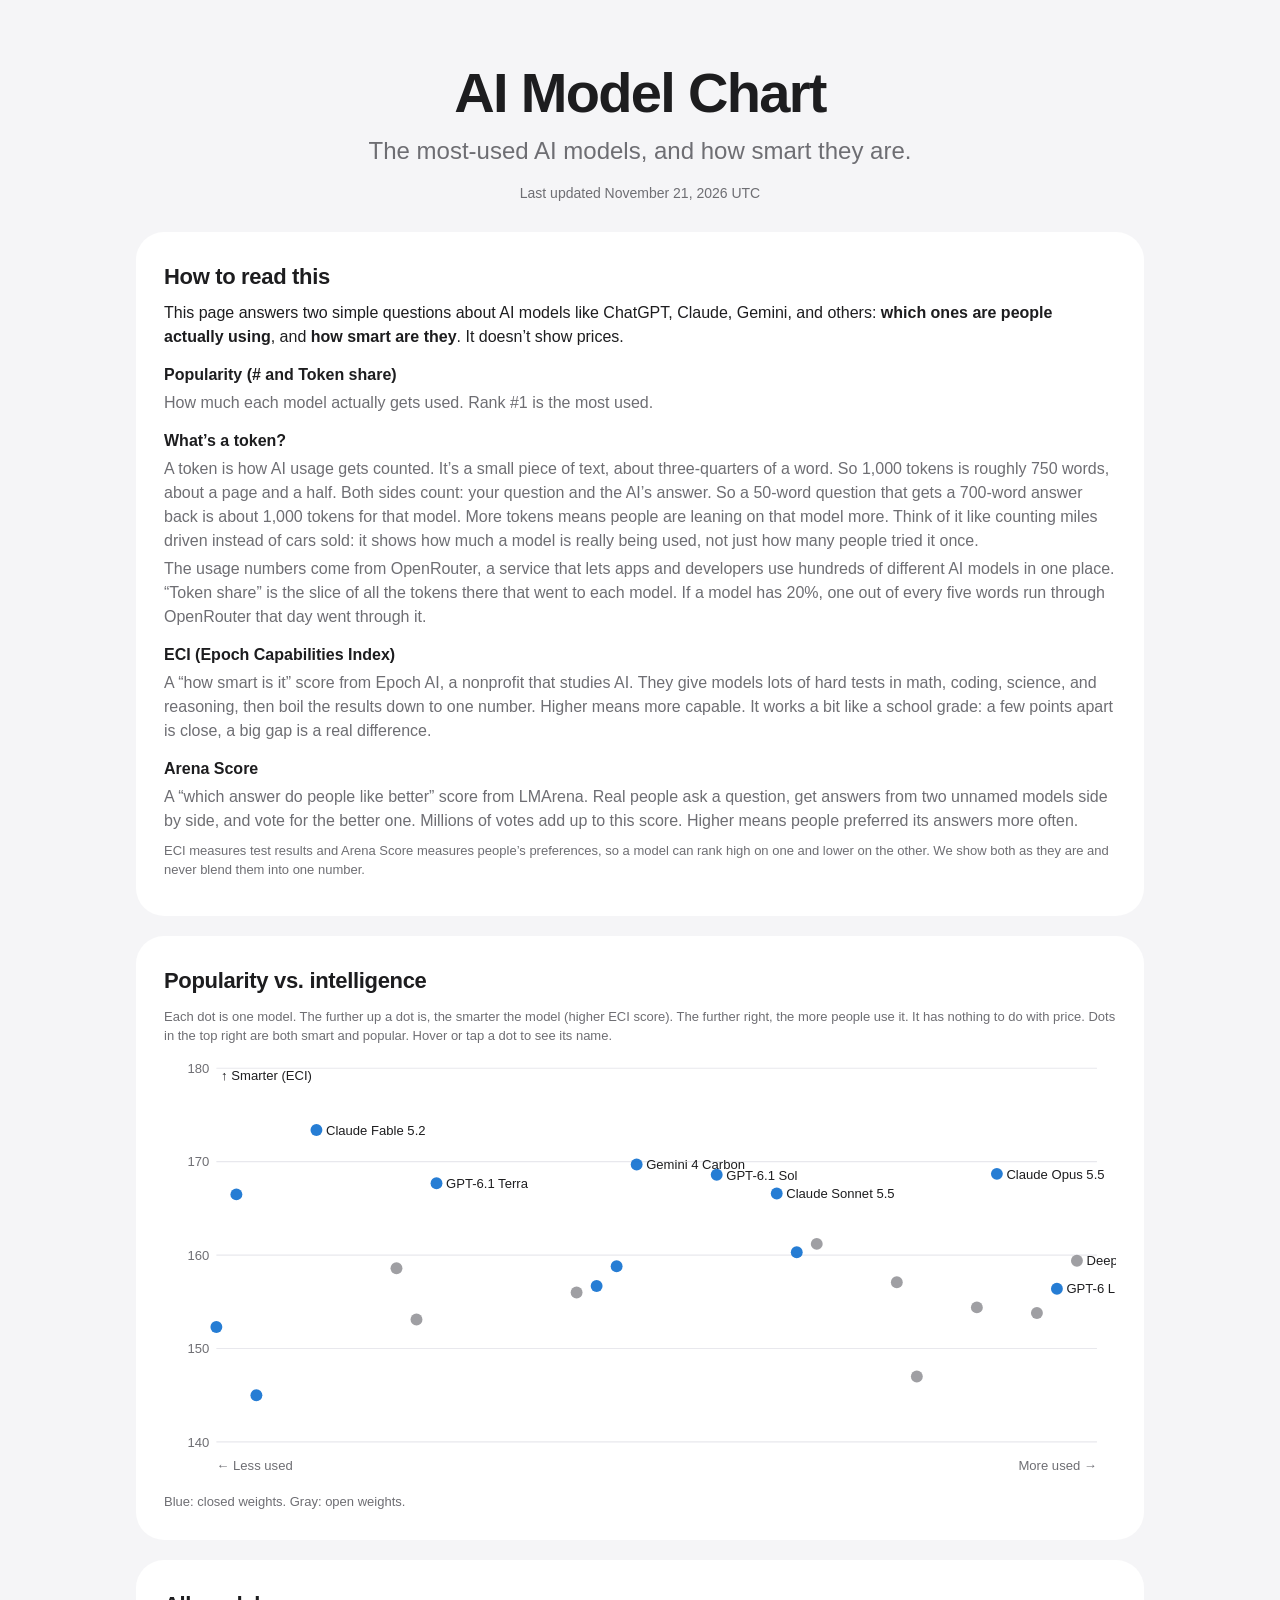
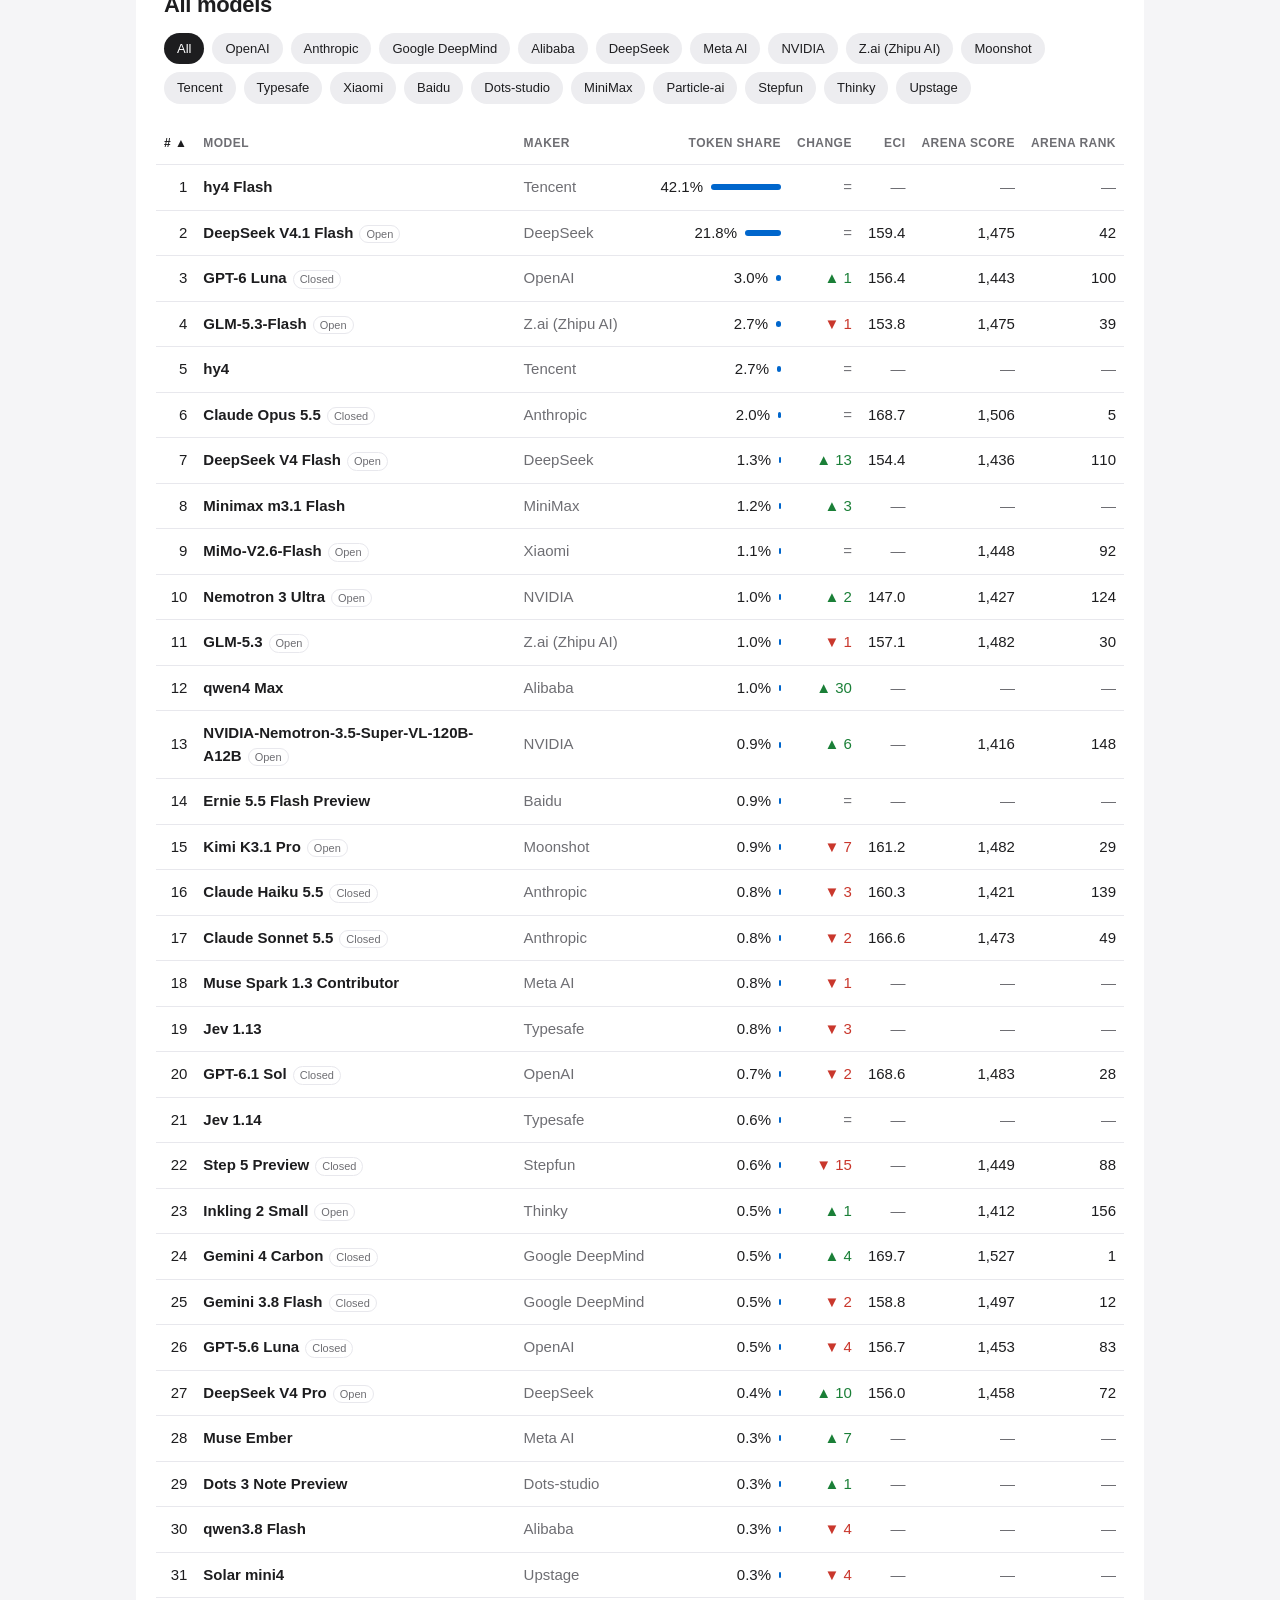
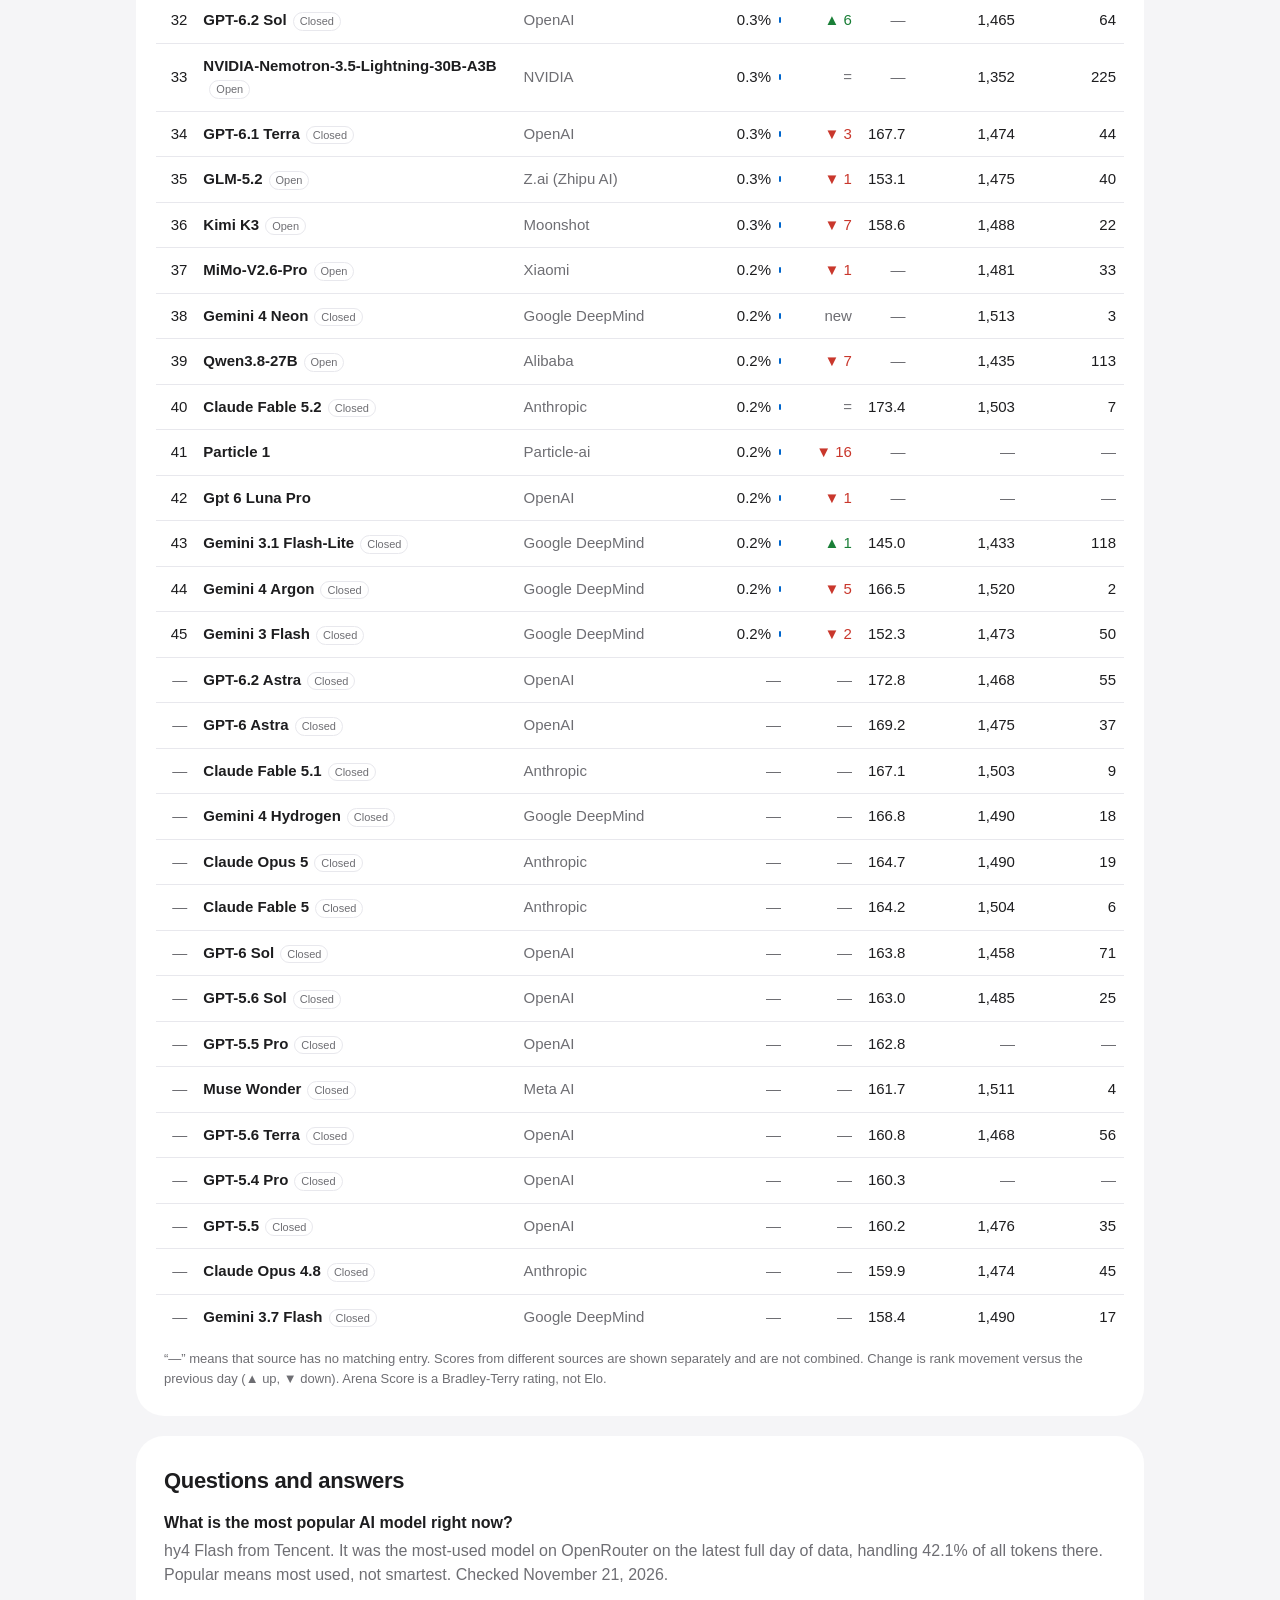
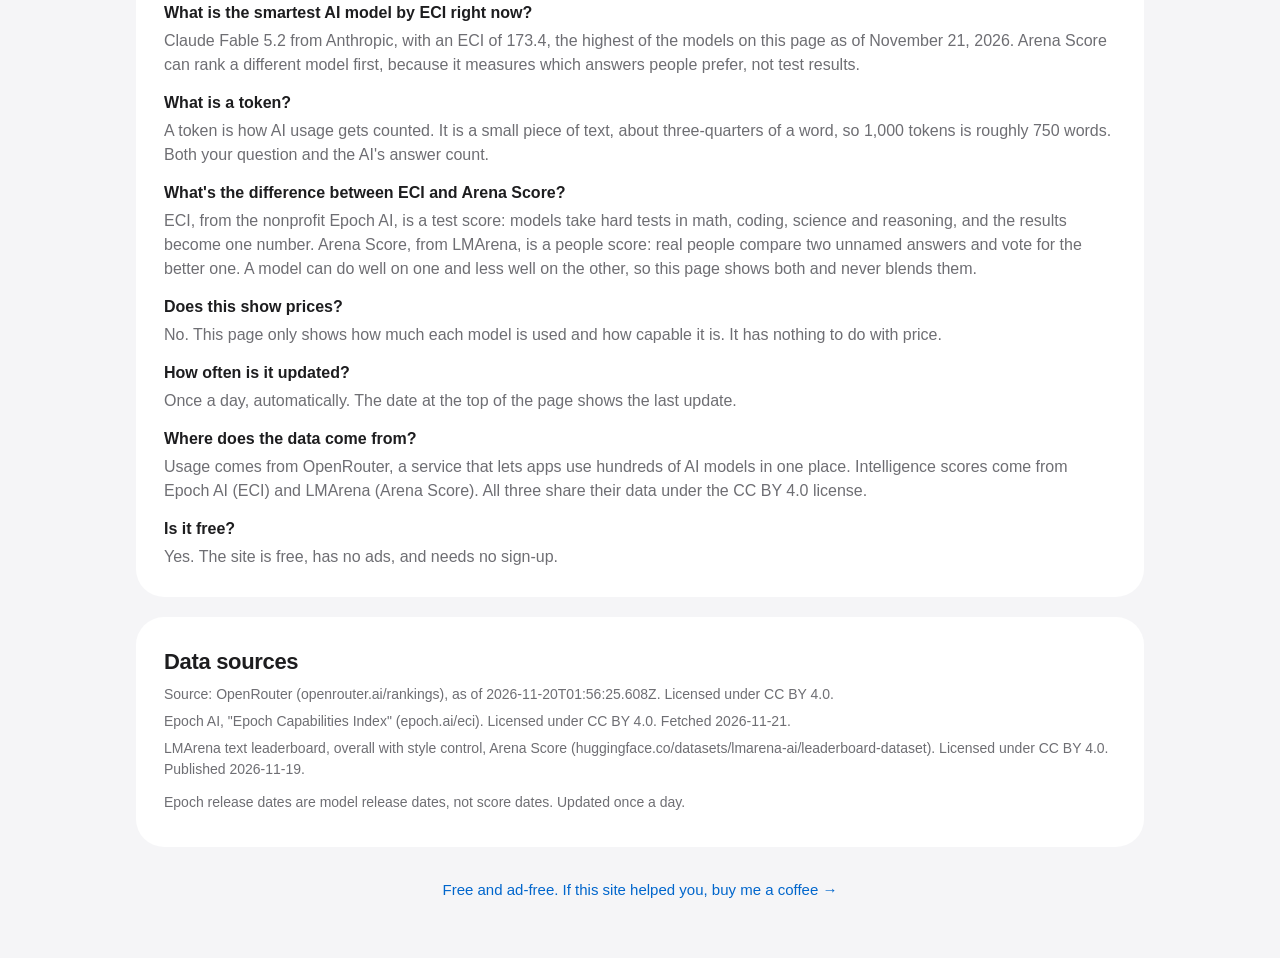
==== index.html @ b335cdf0 "chore(data): daily update" ====
<!doctype html>
<html lang="en">
<head>
<meta charset="utf-8">
<meta name="viewport" content="width=device-width, initial-scale=1">
<title>AI Model Chart — popularity and intelligence of top AI models</title>
<meta name="description" content="Which AI models are most used, and how smart are they? OpenRouter popularity next to Epoch ECI and LMArena Arena Score, updated daily.">
<meta name="color-scheme" content="light dark">
<meta name="theme-color" content="#f5f5f7" media="(prefers-color-scheme: light)">
<meta name="theme-color" content="#000000" media="(prefers-color-scheme: dark)">
<link rel="icon" href="favicon.svg" type="image/svg+xml">
<link rel="apple-touch-icon" href="apple-touch-icon.png">
<meta name="google-site-verification" content="DBsd4dRo6CszvxQNH2xXlYTnwq2I4v30uIsV_nwwEc8" />
<link rel="canonical" href="https://aimodelchart.pages.dev/">
<meta property="og:type" content="website">
<meta property="og:title" content="AI Model Chart — popularity and intelligence of top AI models">
<meta property="og:description" content="Most-used AI models next to Epoch ECI and LMArena Arena Score. Updated daily.">
<meta property="og:url" content="https://aimodelchart.pages.dev/">
<meta property="og:image" content="https://aimodelchart.pages.dev/og-image.png">
<meta property="og:site_name" content="AI Model Chart">
<meta property="og:image:width" content="1200">
<meta property="og:image:height" content="630">
<meta property="og:image:alt" content="AI Model Chart: popularity and intelligence of top AI models">
<meta name="twitter:card" content="summary_large_image">
<meta name="twitter:title" content="AI Model Chart — popularity and intelligence of top AI models">
<meta name="twitter:description" content="Most-used AI models next to Epoch ECI and LMArena Arena Score. Updated daily.">
<meta name="robots" content="index, follow, max-image-preview:large, max-snippet:-1">
<link rel="alternate" type="text/plain" href="https://aimodelchart.pages.dev/llms.txt" title="llms.txt">
<!-- JSONLD:START -->
<script type="application/ld+json">
{
 "@context": "https://schema.org",
 "@graph": [
  {
   "@type": "WebSite",
   "@id": "https://aimodelchart.pages.dev/#website",
   "url": "https://aimodelchart.pages.dev/",
   "name": "AI Model Chart",
   "description": "Which AI models are most used, and how smart are they? OpenRouter popularity next to Epoch ECI and LMArena Arena Score, updated daily.",
   "inLanguage": "en",
   "author": {
    "@type": "Person",
    "name": "Marcus Travis"
   }
  },
  {
   "@type": "WebPage",
   "@id": "https://aimodelchart.pages.dev/#webpage",
   "url": "https://aimodelchart.pages.dev/",
   "name": "AI Model Chart — popularity and intelligence of top AI models",
   "description": "Most-used AI models on OpenRouter as of November 21, 2026: hy4 Flash, DeepSeek V4.1 Flash, GPT-6 Luna, GLM-5.3-Flash, hy4. Highest Epoch ECI: Claude Fable 5.2 (173.4). Top LMArena Arena Score: Gemini 4 Carbon (1527).",
   "isPartOf": {
    "@id": "https://aimodelchart.pages.dev/#website"
   },
   "about": {
    "@id": "https://aimodelchart.pages.dev/#dataset"
   },
   "primaryImageOfPage": "https://aimodelchart.pages.dev/og-image.png",
   "inLanguage": "en",
   "dateModified": "2026-11-21T00:07:15Z"
  },
  {
   "@type": "Dataset",
   "@id": "https://aimodelchart.pages.dev/#dataset",
   "name": "AI Model Chart: AI model popularity and intelligence",
   "description": "Daily table of the most-used AI models (OpenRouter token share and rank) alongside Epoch Capabilities Index (ECI) and LMArena Arena Score. Sources are shown separately and never combined. Most-used AI models on OpenRouter as of November 21, 2026: hy4 Flash, DeepSeek V4.1 Flash, GPT-6 Luna, GLM-5.3-Flash, hy4. Highest Epoch ECI: Claude Fable 5.2 (173.4). Top LMArena Arena Score: Gemini 4 Carbon (1527).",
   "url": "https://aimodelchart.pages.dev/",
   "creator": {
    "@type": "Person",
    "name": "Marcus Travis"
   },
   "isAccessibleForFree": true,
   "isBasedOn": [
    {
     "@type": "Dataset",
     "name": "OpenRouter daily rankings",
     "url": "https://openrouter.ai/rankings",
     "license": "https://creativecommons.org/licenses/by/4.0/"
    },
    {
     "@type": "Dataset",
     "name": "Epoch Capabilities Index",
     "url": "https://epoch.ai/eci",
     "creator": {
      "@type": "Organization",
      "name": "Epoch AI"
     },
     "license": "https://creativecommons.org/licenses/by/4.0/"
    },
    {
     "@type": "Dataset",
     "name": "LMArena text leaderboard",
     "url": "https://huggingface.co/datasets/lmarena-ai/leaderboard-dataset",
     "creator": {
      "@type": "Organization",
      "name": "LMArena"
     },
     "license": "https://creativecommons.org/licenses/by/4.0/"
    }
   ],
   "keywords": [
    "AI models",
    "LLM leaderboard",
    "AI model popularity",
    "OpenRouter rankings",
    "Epoch Capabilities Index",
    "LMArena",
    "Arena Score",
    "tokens"
   ],
   "variableMeasured": [
    "Popularity rank",
    "Token share",
    "Rank change",
    "ECI",
    "Arena Score",
    "Arena rank"
   ],
   "distribution": [
    {
     "@type": "DataDownload",
     "encodingFormat": "application/json",
     "contentUrl": "https://aimodelchart.pages.dev/data/latest.json"
    }
   ],
   "dateModified": "2026-11-21T00:07:15Z",
   "temporalCoverage": "2026-11-21"
  },
  {
   "@type": "FAQPage",
   "@id": "https://aimodelchart.pages.dev/#faq",
   "mainEntity": [
    {
     "@type": "Question",
     "name": "What is the most popular AI model right now?",
     "acceptedAnswer": {
      "@type": "Answer",
      "text": "hy4 Flash from Tencent. It was the most-used model on OpenRouter on the latest full day of data, handling 42.1% of all tokens there. Popular means most used, not smartest. Checked November 21, 2026."
     }
    },
    {
     "@type": "Question",
     "name": "What is the smartest AI model by ECI right now?",
     "acceptedAnswer": {
      "@type": "Answer",
      "text": "Claude Fable 5.2 from Anthropic, with an ECI of 173.4, the highest of the models on this page as of November 21, 2026. Arena Score can rank a different model first, because it measures which answers people prefer, not test results."
     }
    },
    {
     "@type": "Question",
     "name": "What is a token?",
     "acceptedAnswer": {
      "@type": "Answer",
      "text": "A token is how AI usage gets counted. It is a small piece of text, about three-quarters of a word, so 1,000 tokens is roughly 750 words. Both your question and the AI's answer count."
     }
    },
    {
     "@type": "Question",
     "name": "What's the difference between ECI and Arena Score?",
     "acceptedAnswer": {
      "@type": "Answer",
      "text": "ECI, from the nonprofit Epoch AI, is a test score: models take hard tests in math, coding, science and reasoning, and the results become one number. Arena Score, from LMArena, is a people score: real people compare two unnamed answers and vote for the better one. A model can do well on one and less well on the other, so this page shows both and never blends them."
     }
    },
    {
     "@type": "Question",
     "name": "Does this show prices?",
     "acceptedAnswer": {
      "@type": "Answer",
      "text": "No. This page only shows how much each model is used and how capable it is. It has nothing to do with price."
     }
    },
    {
     "@type": "Question",
     "name": "How often is it updated?",
     "acceptedAnswer": {
      "@type": "Answer",
      "text": "Once a day, automatically. The date at the top of the page shows the last update."
     }
    },
    {
     "@type": "Question",
     "name": "Where does the data come from?",
     "acceptedAnswer": {
      "@type": "Answer",
      "text": "Usage comes from OpenRouter, a service that lets apps use hundreds of AI models in one place. Intelligence scores come from Epoch AI (ECI) and LMArena (Arena Score). All three share their data under the CC BY 4.0 license."
     }
    },
    {
     "@type": "Question",
     "name": "Is it free?",
     "acceptedAnswer": {
      "@type": "Answer",
      "text": "Yes. The site is free, has no ads, and needs no sign-up."
     }
    }
   ]
  }
 ]
}
</script>
<!-- JSONLD:END -->
<link rel="stylesheet" href="styles.css">
</head>
<body>
<main>
  <header class="hero">
    <h1>AI Model Chart</h1>
    <p class="sub">The most-used AI models, and how smart they are.</p>
    <p class="updated" id="updated"><!-- UPDATED:START -->Last updated November 21, 2026 UTC<!-- UPDATED:END --></p>
  </header>

  <section class="card explain" aria-labelledby="how-h">
    <h2 id="how-h">How to read this</h2>
    <p>This page answers two simple questions about AI models like ChatGPT, Claude, Gemini, and others: <strong>which ones are people actually using</strong>, and <strong>how smart are they</strong>. It doesn’t show prices.</p>
    <dl>
      <dt>Popularity (# and Token share)</dt>
      <dd>How much each model actually gets used. Rank #1 is the most used.</dd>
      <dt>What’s a token?</dt>
      <dd>A token is how AI usage gets counted. It’s a small piece of text, about three-quarters of a word. So 1,000 tokens is roughly 750 words, about a page and a half. Both sides count: your question and the AI’s answer. So a 50-word question that gets a 700-word answer back is about 1,000 tokens for that model. More tokens means people are leaning on that model more. Think of it like counting miles driven instead of cars sold: it shows how much a model is really being used, not just how many people tried it once.</dd>
      <dd>The usage numbers come from OpenRouter, a service that lets apps and developers use hundreds of different AI models in one place. “Token share” is the slice of all the tokens there that went to each model. If a model has 20%, one out of every five words run through OpenRouter that day went through it.</dd>
      <dt>ECI (Epoch Capabilities Index)</dt>
      <dd>A “how smart is it” score from Epoch AI, a nonprofit that studies AI. They give models lots of hard tests in math, coding, science, and reasoning, then boil the results down to one number. Higher means more capable. It works a bit like a school grade: a few points apart is close, a big gap is a real difference.</dd>
      <dt>Arena Score</dt>
      <dd>A “which answer do people like better” score from LMArena. Real people ask a question, get answers from two unnamed models side by side, and vote for the better one. Millions of votes add up to this score. Higher means people preferred its answers more often.</dd>
    </dl>
    <p class="note">ECI measures test results and Arena Score measures people’s preferences, so a model can rank high on one and lower on the other. We show both as they are and never blend them into one number.</p>
  </section>

  <section class="card" id="chart-card" aria-labelledby="chart-h">
    <h2 id="chart-h">Popularity vs. intelligence</h2>
    <p class="note">Each dot is one model. The further up a dot is, the smarter the model (higher ECI score). The further right, the more people use it. It has nothing to do with price. Dots in the top right are both smart and popular. Hover or tap a dot to see its name.</p>
    <div id="scatter" class="scatter" role="img" aria-label="Scatter plot of popularity rank versus Epoch Capabilities Index"></div>
  </section>

  <section class="card" aria-labelledby="table-h">
    <h2 id="table-h">All models</h2>
    <div class="chips" id="chips" role="group" aria-label="Filter by maker"></div>
    <div class="tablewrap">
      <table id="tbl">
        <thead>
          <tr>
            <th data-k="pop_rank" scope="col"><button type="button">#</button></th>
            <th data-k="name" scope="col" class="left"><button type="button">Model</button></th>
            <th data-k="maker" scope="col" class="left hide-sm"><button type="button">Maker</button></th>
            <th data-k="share" scope="col"><button type="button">Token share</button></th>
            <th data-k="rank_change" scope="col" class="hide-sm"><button type="button">Change</button></th>
            <th data-k="eci" scope="col"><button type="button">ECI</button></th>
            <th data-k="arena" scope="col"><button type="button">Arena Score</button></th>
            <th data-k="arena_rank" scope="col" class="hide-sm"><button type="button">Arena rank</button></th>
          </tr>
        </thead>
        <tbody id="rows"><!-- ROWS:START -->
<tr><td>1</td><td class="name left">hy4 Flash</td><td class="left muted hide-sm">Tencent</td><td><span class="share"><span>42.1%</span></span></td><td class="hide-sm muted">=</td><td class="muted">—</td><td class="muted">—</td><td class="hide-sm muted">—</td></tr>
<tr><td>2</td><td class="name left">DeepSeek V4.1 Flash<small>Open</small></td><td class="left muted hide-sm">DeepSeek</td><td><span class="share"><span>21.8%</span></span></td><td class="hide-sm muted">=</td><td>159.4</td><td>1,475</td><td class="hide-sm ">42</td></tr>
<tr><td>3</td><td class="name left">GPT-6 Luna<small>Closed</small></td><td class="left muted hide-sm">OpenAI</td><td><span class="share"><span>3.0%</span></span></td><td class="hide-sm up">▲ 1</td><td>156.4</td><td>1,443</td><td class="hide-sm ">100</td></tr>
<tr><td>4</td><td class="name left">GLM-5.3-Flash<small>Open</small></td><td class="left muted hide-sm">Z.ai (Zhipu AI)</td><td><span class="share"><span>2.7%</span></span></td><td class="hide-sm down">▼ 1</td><td>153.8</td><td>1,475</td><td class="hide-sm ">39</td></tr>
<tr><td>5</td><td class="name left">hy4</td><td class="left muted hide-sm">Tencent</td><td><span class="share"><span>2.7%</span></span></td><td class="hide-sm muted">=</td><td class="muted">—</td><td class="muted">—</td><td class="hide-sm muted">—</td></tr>
<tr><td>6</td><td class="name left">Claude Opus 5.5<small>Closed</small></td><td class="left muted hide-sm">Anthropic</td><td><span class="share"><span>2.0%</span></span></td><td class="hide-sm muted">=</td><td>168.7</td><td>1,506</td><td class="hide-sm ">5</td></tr>
<tr><td>7</td><td class="name left">DeepSeek V4 Flash<small>Open</small></td><td class="left muted hide-sm">DeepSeek</td><td><span class="share"><span>1.3%</span></span></td><td class="hide-sm up">▲ 13</td><td>154.4</td><td>1,436</td><td class="hide-sm ">110</td></tr>
<tr><td>8</td><td class="name left">Minimax m3.1 Flash</td><td class="left muted hide-sm">MiniMax</td><td><span class="share"><span>1.2%</span></span></td><td class="hide-sm up">▲ 3</td><td class="muted">—</td><td class="muted">—</td><td class="hide-sm muted">—</td></tr>
<tr><td>9</td><td class="name left">MiMo-V2.6-Flash<small>Open</small></td><td class="left muted hide-sm">Xiaomi</td><td><span class="share"><span>1.1%</span></span></td><td class="hide-sm muted">=</td><td class="muted">—</td><td>1,448</td><td class="hide-sm ">92</td></tr>
<tr><td>10</td><td class="name left">Nemotron 3 Ultra<small>Open</small></td><td class="left muted hide-sm">NVIDIA</td><td><span class="share"><span>1.0%</span></span></td><td class="hide-sm up">▲ 2</td><td>147.0</td><td>1,427</td><td class="hide-sm ">124</td></tr>
<tr><td>11</td><td class="name left">GLM-5.3<small>Open</small></td><td class="left muted hide-sm">Z.ai (Zhipu AI)</td><td><span class="share"><span>1.0%</span></span></td><td class="hide-sm down">▼ 1</td><td>157.1</td><td>1,482</td><td class="hide-sm ">30</td></tr>
<tr><td>12</td><td class="name left">qwen4 Max</td><td class="left muted hide-sm">Alibaba</td><td><span class="share"><span>1.0%</span></span></td><td class="hide-sm up">▲ 30</td><td class="muted">—</td><td class="muted">—</td><td class="hide-sm muted">—</td></tr>
<tr><td>13</td><td class="name left">NVIDIA-Nemotron-3.5-Super-VL-120B-A12B<small>Open</small></td><td class="left muted hide-sm">NVIDIA</td><td><span class="share"><span>0.9%</span></span></td><td class="hide-sm up">▲ 6</td><td class="muted">—</td><td>1,416</td><td class="hide-sm ">148</td></tr>
<tr><td>14</td><td class="name left">Ernie 5.5 Flash Preview</td><td class="left muted hide-sm">Baidu</td><td><span class="share"><span>0.9%</span></span></td><td class="hide-sm muted">=</td><td class="muted">—</td><td class="muted">—</td><td class="hide-sm muted">—</td></tr>
<tr><td>15</td><td class="name left">Kimi K3.1 Pro<small>Open</small></td><td class="left muted hide-sm">Moonshot</td><td><span class="share"><span>0.9%</span></span></td><td class="hide-sm down">▼ 7</td><td>161.2</td><td>1,482</td><td class="hide-sm ">29</td></tr>
<tr><td>16</td><td class="name left">Claude Haiku 5.5<small>Closed</small></td><td class="left muted hide-sm">Anthropic</td><td><span class="share"><span>0.8%</span></span></td><td class="hide-sm down">▼ 3</td><td>160.3</td><td>1,421</td><td class="hide-sm ">139</td></tr>
<tr><td>17</td><td class="name left">Claude Sonnet 5.5<small>Closed</small></td><td class="left muted hide-sm">Anthropic</td><td><span class="share"><span>0.8%</span></span></td><td class="hide-sm down">▼ 2</td><td>166.6</td><td>1,473</td><td class="hide-sm ">49</td></tr>
<tr><td>18</td><td class="name left">Muse Spark 1.3 Contributor</td><td class="left muted hide-sm">Meta AI</td><td><span class="share"><span>0.8%</span></span></td><td class="hide-sm down">▼ 1</td><td class="muted">—</td><td class="muted">—</td><td class="hide-sm muted">—</td></tr>
<tr><td>19</td><td class="name left">Jev 1.13</td><td class="left muted hide-sm">Typesafe</td><td><span class="share"><span>0.8%</span></span></td><td class="hide-sm down">▼ 3</td><td class="muted">—</td><td class="muted">—</td><td class="hide-sm muted">—</td></tr>
<tr><td>20</td><td class="name left">GPT-6.1 Sol<small>Closed</small></td><td class="left muted hide-sm">OpenAI</td><td><span class="share"><span>0.7%</span></span></td><td class="hide-sm down">▼ 2</td><td>168.6</td><td>1,483</td><td class="hide-sm ">28</td></tr>
<tr><td>21</td><td class="name left">Jev 1.14</td><td class="left muted hide-sm">Typesafe</td><td><span class="share"><span>0.6%</span></span></td><td class="hide-sm muted">=</td><td class="muted">—</td><td class="muted">—</td><td class="hide-sm muted">—</td></tr>
<tr><td>22</td><td class="name left">Step 5 Preview<small>Closed</small></td><td class="left muted hide-sm">Stepfun</td><td><span class="share"><span>0.6%</span></span></td><td class="hide-sm down">▼ 15</td><td class="muted">—</td><td>1,449</td><td class="hide-sm ">88</td></tr>
<tr><td>23</td><td class="name left">Inkling 2 Small<small>Open</small></td><td class="left muted hide-sm">Thinky</td><td><span class="share"><span>0.5%</span></span></td><td class="hide-sm up">▲ 1</td><td class="muted">—</td><td>1,412</td><td class="hide-sm ">156</td></tr>
<tr><td>24</td><td class="name left">Gemini 4 Carbon<small>Closed</small></td><td class="left muted hide-sm">Google DeepMind</td><td><span class="share"><span>0.5%</span></span></td><td class="hide-sm up">▲ 4</td><td>169.7</td><td>1,527</td><td class="hide-sm ">1</td></tr>
<tr><td>25</td><td class="name left">Gemini 3.8 Flash<small>Closed</small></td><td class="left muted hide-sm">Google DeepMind</td><td><span class="share"><span>0.5%</span></span></td><td class="hide-sm down">▼ 2</td><td>158.8</td><td>1,497</td><td class="hide-sm ">12</td></tr>
<tr><td>26</td><td class="name left">GPT-5.6 Luna<small>Closed</small></td><td class="left muted hide-sm">OpenAI</td><td><span class="share"><span>0.5%</span></span></td><td class="hide-sm down">▼ 4</td><td>156.7</td><td>1,453</td><td class="hide-sm ">83</td></tr>
<tr><td>27</td><td class="name left">DeepSeek V4 Pro<small>Open</small></td><td class="left muted hide-sm">DeepSeek</td><td><span class="share"><span>0.4%</span></span></td><td class="hide-sm up">▲ 10</td><td>156.0</td><td>1,458</td><td class="hide-sm ">72</td></tr>
<tr><td>28</td><td class="name left">Muse Ember</td><td class="left muted hide-sm">Meta AI</td><td><span class="share"><span>0.3%</span></span></td><td class="hide-sm up">▲ 7</td><td class="muted">—</td><td class="muted">—</td><td class="hide-sm muted">—</td></tr>
<tr><td>29</td><td class="name left">Dots 3 Note Preview</td><td class="left muted hide-sm">Dots-studio</td><td><span class="share"><span>0.3%</span></span></td><td class="hide-sm up">▲ 1</td><td class="muted">—</td><td class="muted">—</td><td class="hide-sm muted">—</td></tr>
<tr><td>30</td><td class="name left">qwen3.8 Flash</td><td class="left muted hide-sm">Alibaba</td><td><span class="share"><span>0.3%</span></span></td><td class="hide-sm down">▼ 4</td><td class="muted">—</td><td class="muted">—</td><td class="hide-sm muted">—</td></tr>
<tr><td>31</td><td class="name left">Solar mini4</td><td class="left muted hide-sm">Upstage</td><td><span class="share"><span>0.3%</span></span></td><td class="hide-sm down">▼ 4</td><td class="muted">—</td><td class="muted">—</td><td class="hide-sm muted">—</td></tr>
<tr><td>32</td><td class="name left">GPT-6.2 Sol<small>Closed</small></td><td class="left muted hide-sm">OpenAI</td><td><span class="share"><span>0.3%</span></span></td><td class="hide-sm up">▲ 6</td><td class="muted">—</td><td>1,465</td><td class="hide-sm ">64</td></tr>
<tr><td>33</td><td class="name left">NVIDIA-Nemotron-3.5-Lightning-30B-A3B<small>Open</small></td><td class="left muted hide-sm">NVIDIA</td><td><span class="share"><span>0.3%</span></span></td><td class="hide-sm muted">=</td><td class="muted">—</td><td>1,352</td><td class="hide-sm ">225</td></tr>
<tr><td>34</td><td class="name left">GPT-6.1 Terra<small>Closed</small></td><td class="left muted hide-sm">OpenAI</td><td><span class="share"><span>0.3%</span></span></td><td class="hide-sm down">▼ 3</td><td>167.7</td><td>1,474</td><td class="hide-sm ">44</td></tr>
<tr><td>35</td><td class="name left">GLM-5.2<small>Open</small></td><td class="left muted hide-sm">Z.ai (Zhipu AI)</td><td><span class="share"><span>0.3%</span></span></td><td class="hide-sm down">▼ 1</td><td>153.1</td><td>1,475</td><td class="hide-sm ">40</td></tr>
<tr><td>36</td><td class="name left">Kimi K3<small>Open</small></td><td class="left muted hide-sm">Moonshot</td><td><span class="share"><span>0.3%</span></span></td><td class="hide-sm down">▼ 7</td><td>158.6</td><td>1,488</td><td class="hide-sm ">22</td></tr>
<tr><td>37</td><td class="name left">MiMo-V2.6-Pro<small>Open</small></td><td class="left muted hide-sm">Xiaomi</td><td><span class="share"><span>0.2%</span></span></td><td class="hide-sm down">▼ 1</td><td class="muted">—</td><td>1,481</td><td class="hide-sm ">33</td></tr>
<tr><td>38</td><td class="name left">Gemini 4 Neon<small>Closed</small></td><td class="left muted hide-sm">Google DeepMind</td><td><span class="share"><span>0.2%</span></span></td><td class="hide-sm muted">new</td><td class="muted">—</td><td>1,513</td><td class="hide-sm ">3</td></tr>
<tr><td>39</td><td class="name left">Qwen3.8-27B<small>Open</small></td><td class="left muted hide-sm">Alibaba</td><td><span class="share"><span>0.2%</span></span></td><td class="hide-sm down">▼ 7</td><td class="muted">—</td><td>1,435</td><td class="hide-sm ">113</td></tr>
<tr><td>40</td><td class="name left">Claude Fable 5.2<small>Closed</small></td><td class="left muted hide-sm">Anthropic</td><td><span class="share"><span>0.2%</span></span></td><td class="hide-sm muted">=</td><td>173.4</td><td>1,503</td><td class="hide-sm ">7</td></tr>
<tr><td>41</td><td class="name left">Particle 1</td><td class="left muted hide-sm">Particle-ai</td><td><span class="share"><span>0.2%</span></span></td><td class="hide-sm down">▼ 16</td><td class="muted">—</td><td class="muted">—</td><td class="hide-sm muted">—</td></tr>
<tr><td>42</td><td class="name left">Gpt 6 Luna Pro</td><td class="left muted hide-sm">OpenAI</td><td><span class="share"><span>0.2%</span></span></td><td class="hide-sm down">▼ 1</td><td class="muted">—</td><td class="muted">—</td><td class="hide-sm muted">—</td></tr>
<tr><td>43</td><td class="name left">Gemini 3.1 Flash-Lite<small>Closed</small></td><td class="left muted hide-sm">Google DeepMind</td><td><span class="share"><span>0.2%</span></span></td><td class="hide-sm up">▲ 1</td><td>145.0</td><td>1,433</td><td class="hide-sm ">118</td></tr>
<tr><td>44</td><td class="name left">Gemini 4 Argon<small>Closed</small></td><td class="left muted hide-sm">Google DeepMind</td><td><span class="share"><span>0.2%</span></span></td><td class="hide-sm down">▼ 5</td><td>166.5</td><td>1,520</td><td class="hide-sm ">2</td></tr>
<tr><td>45</td><td class="name left">Gemini 3 Flash<small>Closed</small></td><td class="left muted hide-sm">Google DeepMind</td><td><span class="share"><span>0.2%</span></span></td><td class="hide-sm down">▼ 2</td><td>152.3</td><td>1,473</td><td class="hide-sm ">50</td></tr>
<tr><td class="muted">—</td><td class="name left">GPT-6.2 Astra<small>Closed</small></td><td class="left muted hide-sm">OpenAI</td><td class="muted">—</td><td class="hide-sm muted">—</td><td>172.8</td><td>1,468</td><td class="hide-sm ">55</td></tr>
<tr><td class="muted">—</td><td class="name left">GPT-6 Astra<small>Closed</small></td><td class="left muted hide-sm">OpenAI</td><td class="muted">—</td><td class="hide-sm muted">—</td><td>169.2</td><td>1,475</td><td class="hide-sm ">37</td></tr>
<tr><td class="muted">—</td><td class="name left">Claude Fable 5.1<small>Closed</small></td><td class="left muted hide-sm">Anthropic</td><td class="muted">—</td><td class="hide-sm muted">—</td><td>167.1</td><td>1,503</td><td class="hide-sm ">9</td></tr>
<tr><td class="muted">—</td><td class="name left">Gemini 4 Hydrogen<small>Closed</small></td><td class="left muted hide-sm">Google DeepMind</td><td class="muted">—</td><td class="hide-sm muted">—</td><td>166.8</td><td>1,490</td><td class="hide-sm ">18</td></tr>
<tr><td class="muted">—</td><td class="name left">Claude Opus 5<small>Closed</small></td><td class="left muted hide-sm">Anthropic</td><td class="muted">—</td><td class="hide-sm muted">—</td><td>164.7</td><td>1,490</td><td class="hide-sm ">19</td></tr>
<tr><td class="muted">—</td><td class="name left">Claude Fable 5<small>Closed</small></td><td class="left muted hide-sm">Anthropic</td><td class="muted">—</td><td class="hide-sm muted">—</td><td>164.2</td><td>1,504</td><td class="hide-sm ">6</td></tr>
<tr><td class="muted">—</td><td class="name left">GPT-6 Sol<small>Closed</small></td><td class="left muted hide-sm">OpenAI</td><td class="muted">—</td><td class="hide-sm muted">—</td><td>163.8</td><td>1,458</td><td class="hide-sm ">71</td></tr>
<tr><td class="muted">—</td><td class="name left">GPT-5.6 Sol<small>Closed</small></td><td class="left muted hide-sm">OpenAI</td><td class="muted">—</td><td class="hide-sm muted">—</td><td>163.0</td><td>1,485</td><td class="hide-sm ">25</td></tr>
<tr><td class="muted">—</td><td class="name left">GPT-5.5 Pro<small>Closed</small></td><td class="left muted hide-sm">OpenAI</td><td class="muted">—</td><td class="hide-sm muted">—</td><td>162.8</td><td class="muted">—</td><td class="hide-sm muted">—</td></tr>
<tr><td class="muted">—</td><td class="name left">Muse Wonder<small>Closed</small></td><td class="left muted hide-sm">Meta AI</td><td class="muted">—</td><td class="hide-sm muted">—</td><td>161.7</td><td>1,511</td><td class="hide-sm ">4</td></tr>
<tr><td class="muted">—</td><td class="name left">GPT-5.6 Terra<small>Closed</small></td><td class="left muted hide-sm">OpenAI</td><td class="muted">—</td><td class="hide-sm muted">—</td><td>160.8</td><td>1,468</td><td class="hide-sm ">56</td></tr>
<tr><td class="muted">—</td><td class="name left">GPT-5.4 Pro<small>Closed</small></td><td class="left muted hide-sm">OpenAI</td><td class="muted">—</td><td class="hide-sm muted">—</td><td>160.3</td><td class="muted">—</td><td class="hide-sm muted">—</td></tr>
<tr><td class="muted">—</td><td class="name left">GPT-5.5<small>Closed</small></td><td class="left muted hide-sm">OpenAI</td><td class="muted">—</td><td class="hide-sm muted">—</td><td>160.2</td><td>1,476</td><td class="hide-sm ">35</td></tr>
<tr><td class="muted">—</td><td class="name left">Claude Opus 4.8<small>Closed</small></td><td class="left muted hide-sm">Anthropic</td><td class="muted">—</td><td class="hide-sm muted">—</td><td>159.9</td><td>1,474</td><td class="hide-sm ">45</td></tr>
<tr><td class="muted">—</td><td class="name left">Gemini 3.7 Flash<small>Closed</small></td><td class="left muted hide-sm">Google DeepMind</td><td class="muted">—</td><td class="hide-sm muted">—</td><td>158.4</td><td>1,490</td><td class="hide-sm ">17</td></tr>
<!-- ROWS:END --></tbody>
      </table>
    </div>
    <p class="state" id="state" hidden></p>
    <p class="note">“—” means that source has no matching entry. Scores from different sources are shown separately and are not combined. Change is rank movement versus the previous day (▲ up, ▼ down). Arena Score is a Bradley-Terry rating, not Elo.</p>
  </section>

  <section class="card explain" id="faq" aria-labelledby="faq-h">
    <h2 id="faq-h">Questions and answers</h2>
    <dl><!-- FAQ:START -->
      <dt>What is the most popular AI model right now?</dt>
      <dd>hy4 Flash from Tencent. It was the most-used model on OpenRouter on the latest full day of data, handling 42.1% of all tokens there. Popular means most used, not smartest. Checked November 21, 2026.</dd>
      <dt>What is the smartest AI model by ECI right now?</dt>
      <dd>Claude Fable 5.2 from Anthropic, with an ECI of 173.4, the highest of the models on this page as of November 21, 2026. Arena Score can rank a different model first, because it measures which answers people prefer, not test results.</dd>
      <dt>What is a token?</dt>
      <dd>A token is how AI usage gets counted. It is a small piece of text, about three-quarters of a word, so 1,000 tokens is roughly 750 words. Both your question and the AI's answer count.</dd>
      <dt>What's the difference between ECI and Arena Score?</dt>
      <dd>ECI, from the nonprofit Epoch AI, is a test score: models take hard tests in math, coding, science and reasoning, and the results become one number. Arena Score, from LMArena, is a people score: real people compare two unnamed answers and vote for the better one. A model can do well on one and less well on the other, so this page shows both and never blends them.</dd>
      <dt>Does this show prices?</dt>
      <dd>No. This page only shows how much each model is used and how capable it is. It has nothing to do with price.</dd>
      <dt>How often is it updated?</dt>
      <dd>Once a day, automatically. The date at the top of the page shows the last update.</dd>
      <dt>Where does the data come from?</dt>
      <dd>Usage comes from OpenRouter, a service that lets apps use hundreds of AI models in one place. Intelligence scores come from Epoch AI (ECI) and LMArena (Arena Score). All three share their data under the CC BY 4.0 license.</dd>
      <dt>Is it free?</dt>
      <dd>Yes. The site is free, has no ads, and needs no sign-up.</dd>
    <!-- FAQ:END --></dl>
  </section>

  <section class="card credits" aria-labelledby="src-h">
    <h2 id="src-h">Data sources</h2>
    <p id="credit-or">Source: OpenRouter (openrouter.ai/rankings). Licensed under CC BY 4.0.</p>
    <p id="credit-eci">Epoch AI, “Epoch Capabilities Index” (epoch.ai/eci). Licensed under CC BY 4.0.</p>
    <p id="credit-arena">LMArena text leaderboard (huggingface.co/datasets/lmarena-ai/leaderboard-dataset). Licensed under CC BY 4.0.</p>
    <p class="note">Epoch release dates are model release dates, not score dates. Updated once a day.</p>
  </section>

  <footer>
    <a href="https://ko-fi.com/marcustravis">Free and ad-free. If this site helped you, buy me a coffee →</a>
  </footer>
</main>
<script src="app.js"></script>
<script defer src='https://static.cloudflareinsights.com/beacon.min.js' data-cf-beacon='{"token":"77a4e85a742047ce8b95acb757dfd29b"}'></script>
</body>
</html>
---- styles.css ----
:root{--bg:#f5f5f7;--card:#fff;--text:#1d1d1f;--muted:#6e6e73;--line:#e8e8ed;--blue:#0066cc;--bar:#0066cc;--up:#1a7f37;--down:#c9372c;--chip:#ededf0;--dot:#0066cc;--dot2:#8e8e93}
@media (prefers-color-scheme:dark){:root{--bg:#000;--card:#1c1c1e;--text:#f5f5f7;--muted:#98989d;--line:#2c2c2e;--blue:#2997ff;--bar:#2997ff;--up:#30d158;--down:#ff6961;--chip:#2c2c2e;--dot:#2997ff;--dot2:#8e8e93}}
*{box-sizing:border-box}
html{-webkit-text-size-adjust:100%}
body{margin:0;background:var(--bg);color:var(--text);font:16px/1.5 -apple-system,BlinkMacSystemFont,"SF Pro Text","SF Pro Display","Segoe UI",Roboto,Helvetica,Arial,sans-serif;-webkit-font-smoothing:antialiased}
main{max-width:1040px;margin:0 auto;padding:40px 16px 56px}
.hero{text-align:center;padding:24px 0 28px}
h1{font-size:clamp(34px,6vw,56px);letter-spacing:-.03em;line-height:1.05;margin:0 0 10px;font-weight:700}
.sub{font-size:clamp(18px,2.6vw,24px);color:var(--muted);margin:0 0 14px}
.updated{font-size:14px;color:var(--muted);margin:0}
.card{background:var(--card);border-radius:28px;padding:28px;margin:0 0 20px}
h2{font-size:22px;letter-spacing:-.015em;margin:0 0 6px}
.note{font-size:13px;color:var(--muted);margin:10px 0 0}
.chips{display:flex;flex-wrap:wrap;gap:8px;margin:12px 0 16px}
.chip{border:0;background:var(--chip);color:var(--text);font:inherit;font-size:13px;padding:6px 13px;border-radius:980px;cursor:pointer}
.chip[aria-pressed=true]{background:var(--text);color:var(--card)}
.tablewrap{overflow-x:auto;margin:0 -8px}
table{width:100%;border-collapse:collapse;font-size:15px;font-variant-numeric:tabular-nums}
th,td{padding:11px 8px;text-align:right;border-bottom:1px solid var(--line);white-space:nowrap}
th.left,td.left{text-align:left}
tbody tr:last-child td{border-bottom:0}
th button{all:unset;cursor:pointer;font-size:12px;font-weight:600;color:var(--muted);text-transform:uppercase;letter-spacing:.04em}
th button:focus-visible,.chip:focus-visible{outline:2px solid var(--blue);outline-offset:2px;border-radius:6px}
th[aria-sort=ascending] button::after{content:" ▲"}
th[aria-sort=descending] button::after{content:" ▼"}
th[aria-sort] button{color:var(--text)}
td.name{font-weight:600;white-space:normal;min-width:150px}
td.name small{display:inline-block;margin-left:6px;font-size:11px;font-weight:500;color:var(--muted);border:1px solid var(--line);border-radius:980px;padding:0 6px}
.muted{color:var(--muted)}
.up{color:var(--up)}.down{color:var(--down)}
.share{display:inline-flex;align-items:center;gap:8px;justify-content:flex-end}
.share i{display:block;height:6px;border-radius:3px;background:var(--bar);min-width:2px}
.state{text-align:center;color:var(--muted);padding:24px 0}
.credits p{margin:6px 0;font-size:14px;color:var(--muted)}
.credits .note{margin-top:12px}
footer{text-align:center;padding:12px 0 0;font-size:15px}
footer a{color:var(--blue);text-decoration:none}
footer a:hover{text-decoration:underline}
.scatter svg{width:100%;height:auto;display:block;margin-top:8px}
.scatter text{fill:var(--muted);font-size:11px;font-family:inherit}
.scatter .lbl{fill:var(--text)}
.scatter line{stroke:var(--line)}
@media (max-width:640px){.card{padding:20px 16px;border-radius:24px}.hide-sm{display:none}table{font-size:14px}}
.scatter .dot{fill:var(--dot);fill-opacity:.85}.scatter .dot.open{fill:var(--dot2)}
.explain p{margin:8px 0}
.explain dl{margin:14px 0 0}
.explain dt{font-weight:600;margin-top:14px}
.explain dd{margin:4px 0 0;color:var(--muted)}
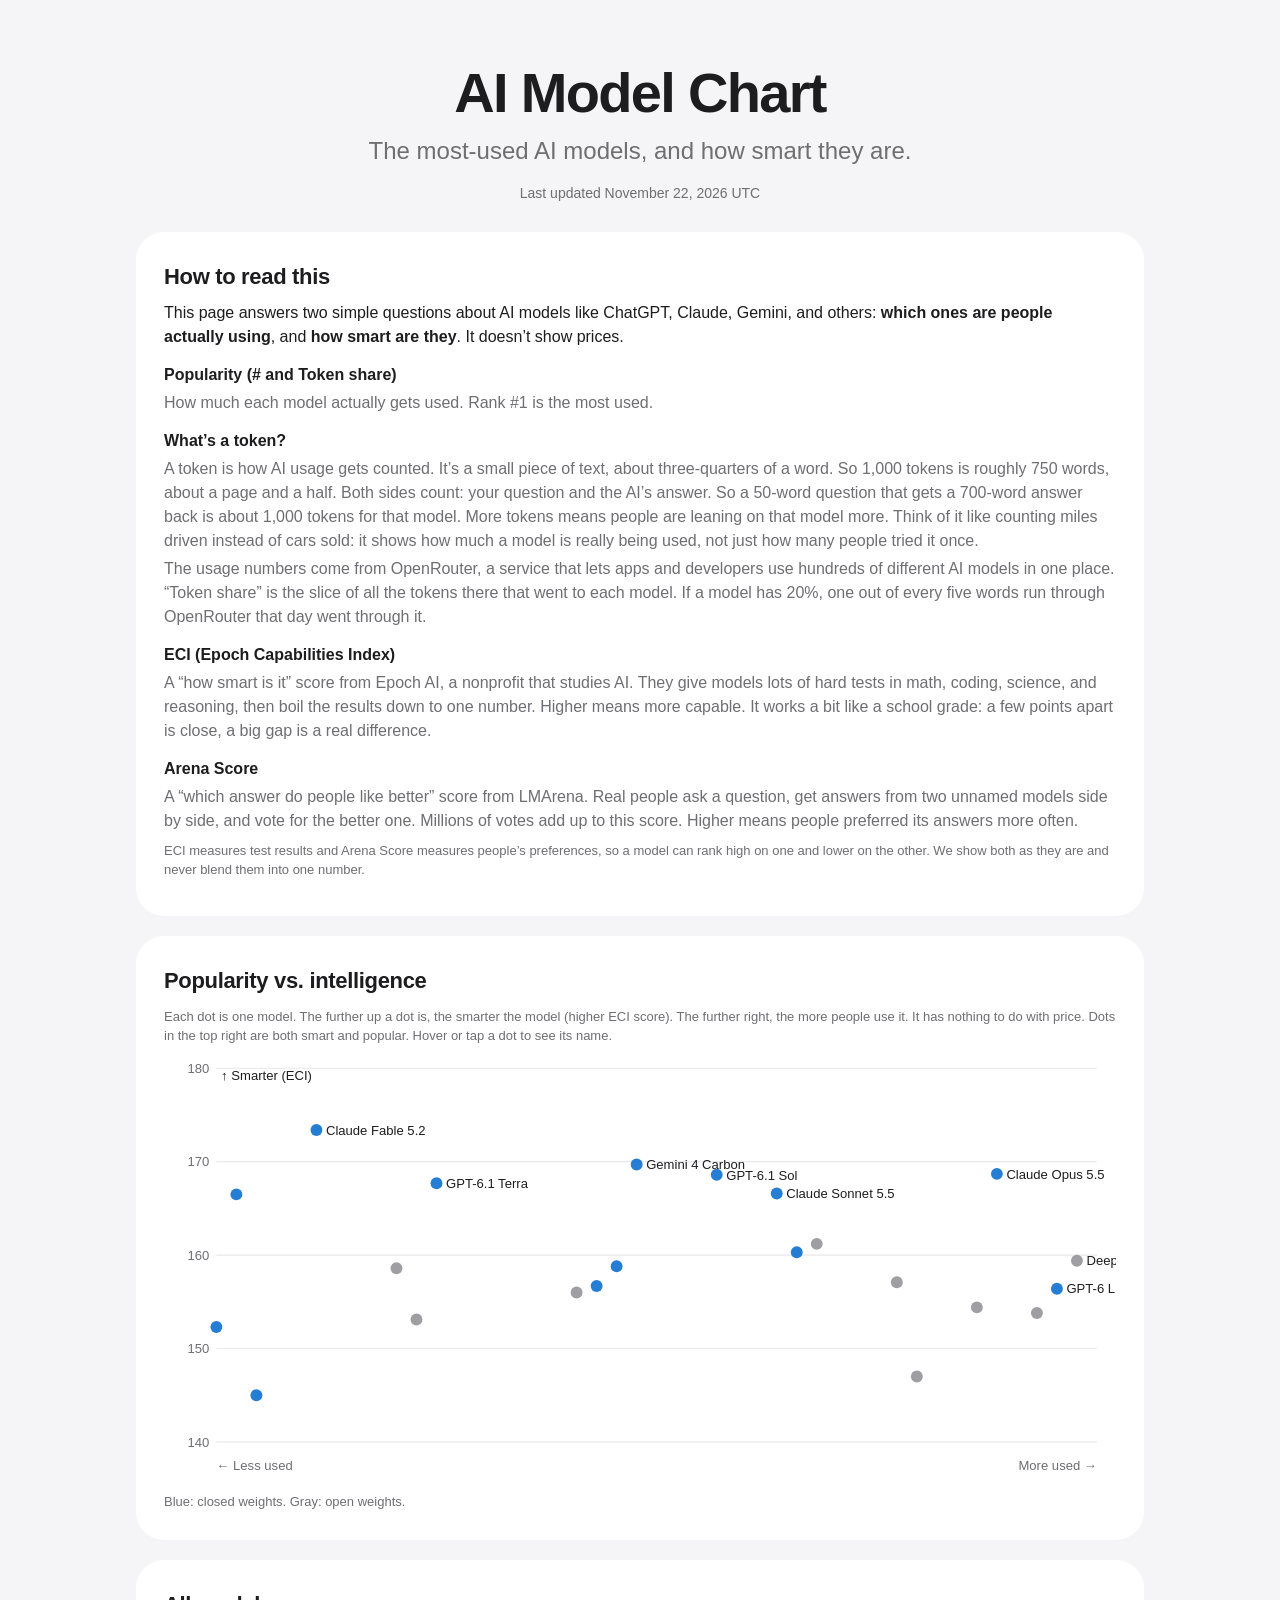
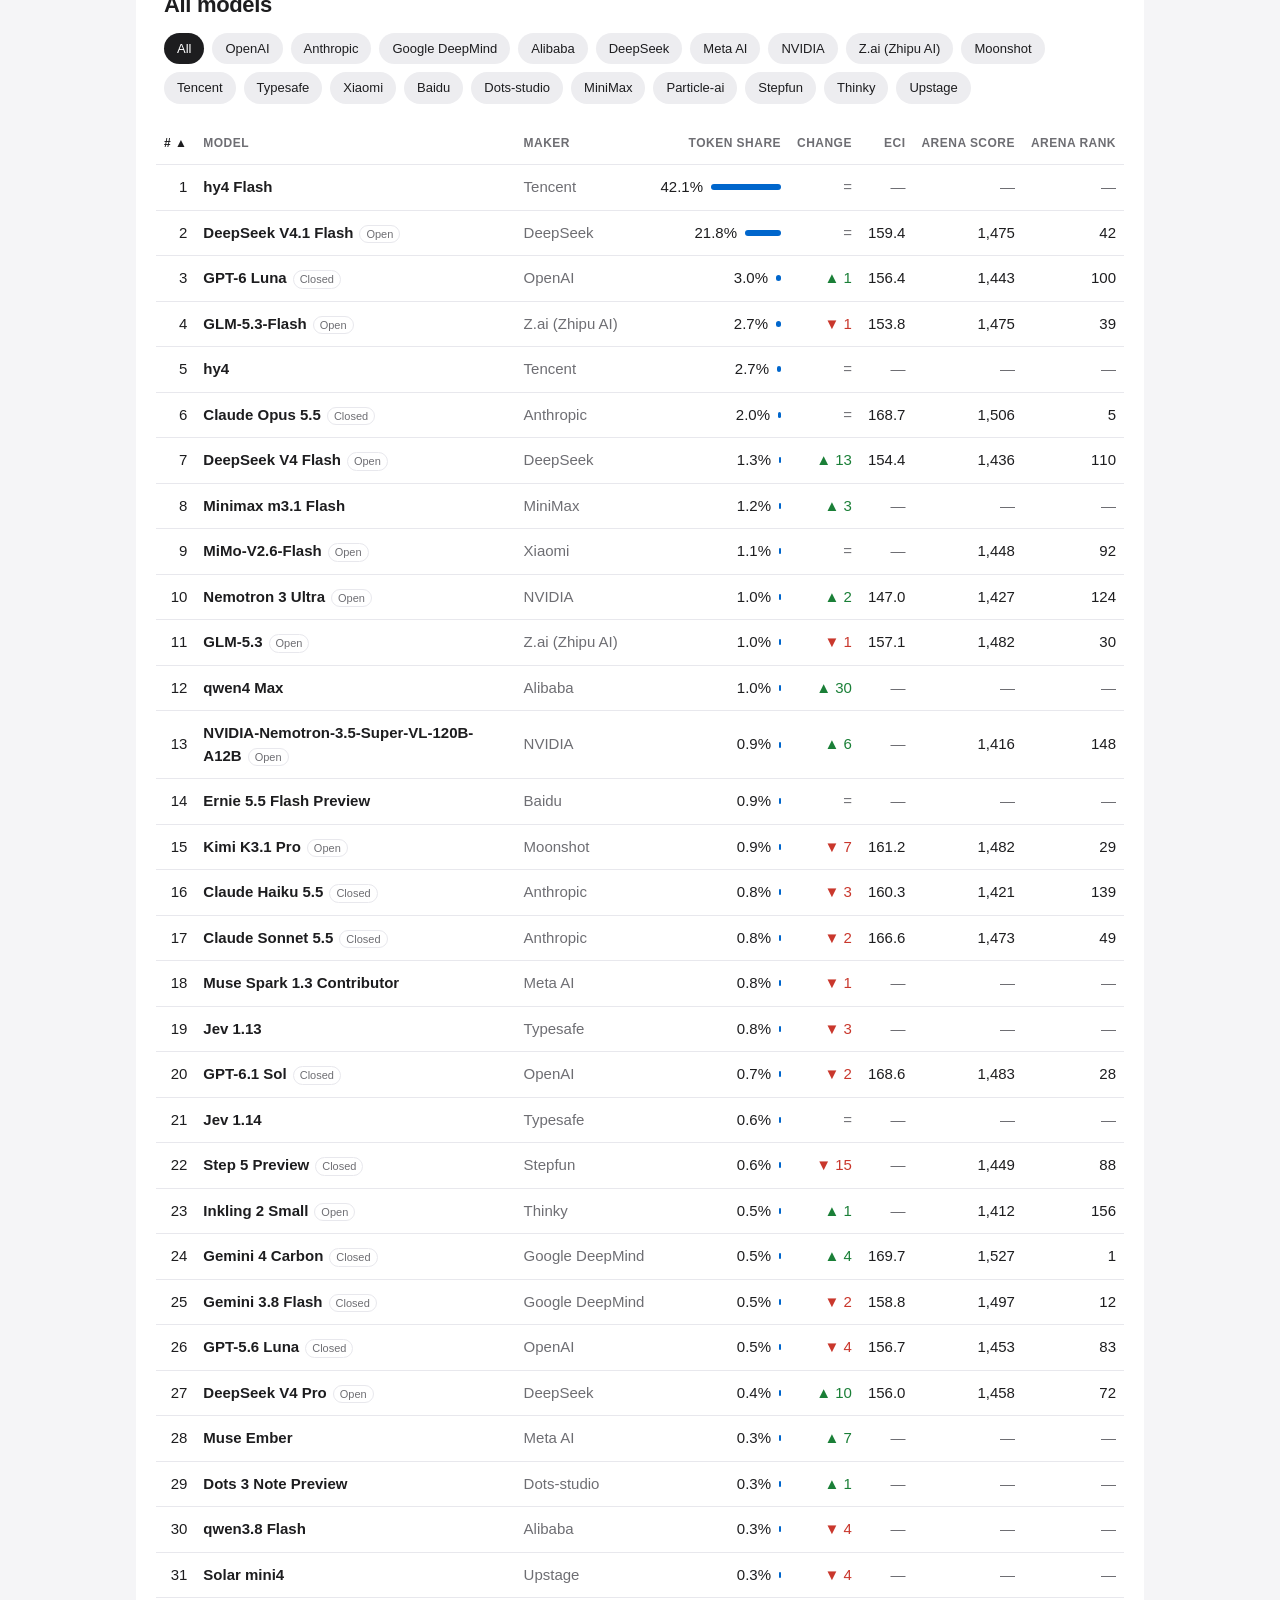
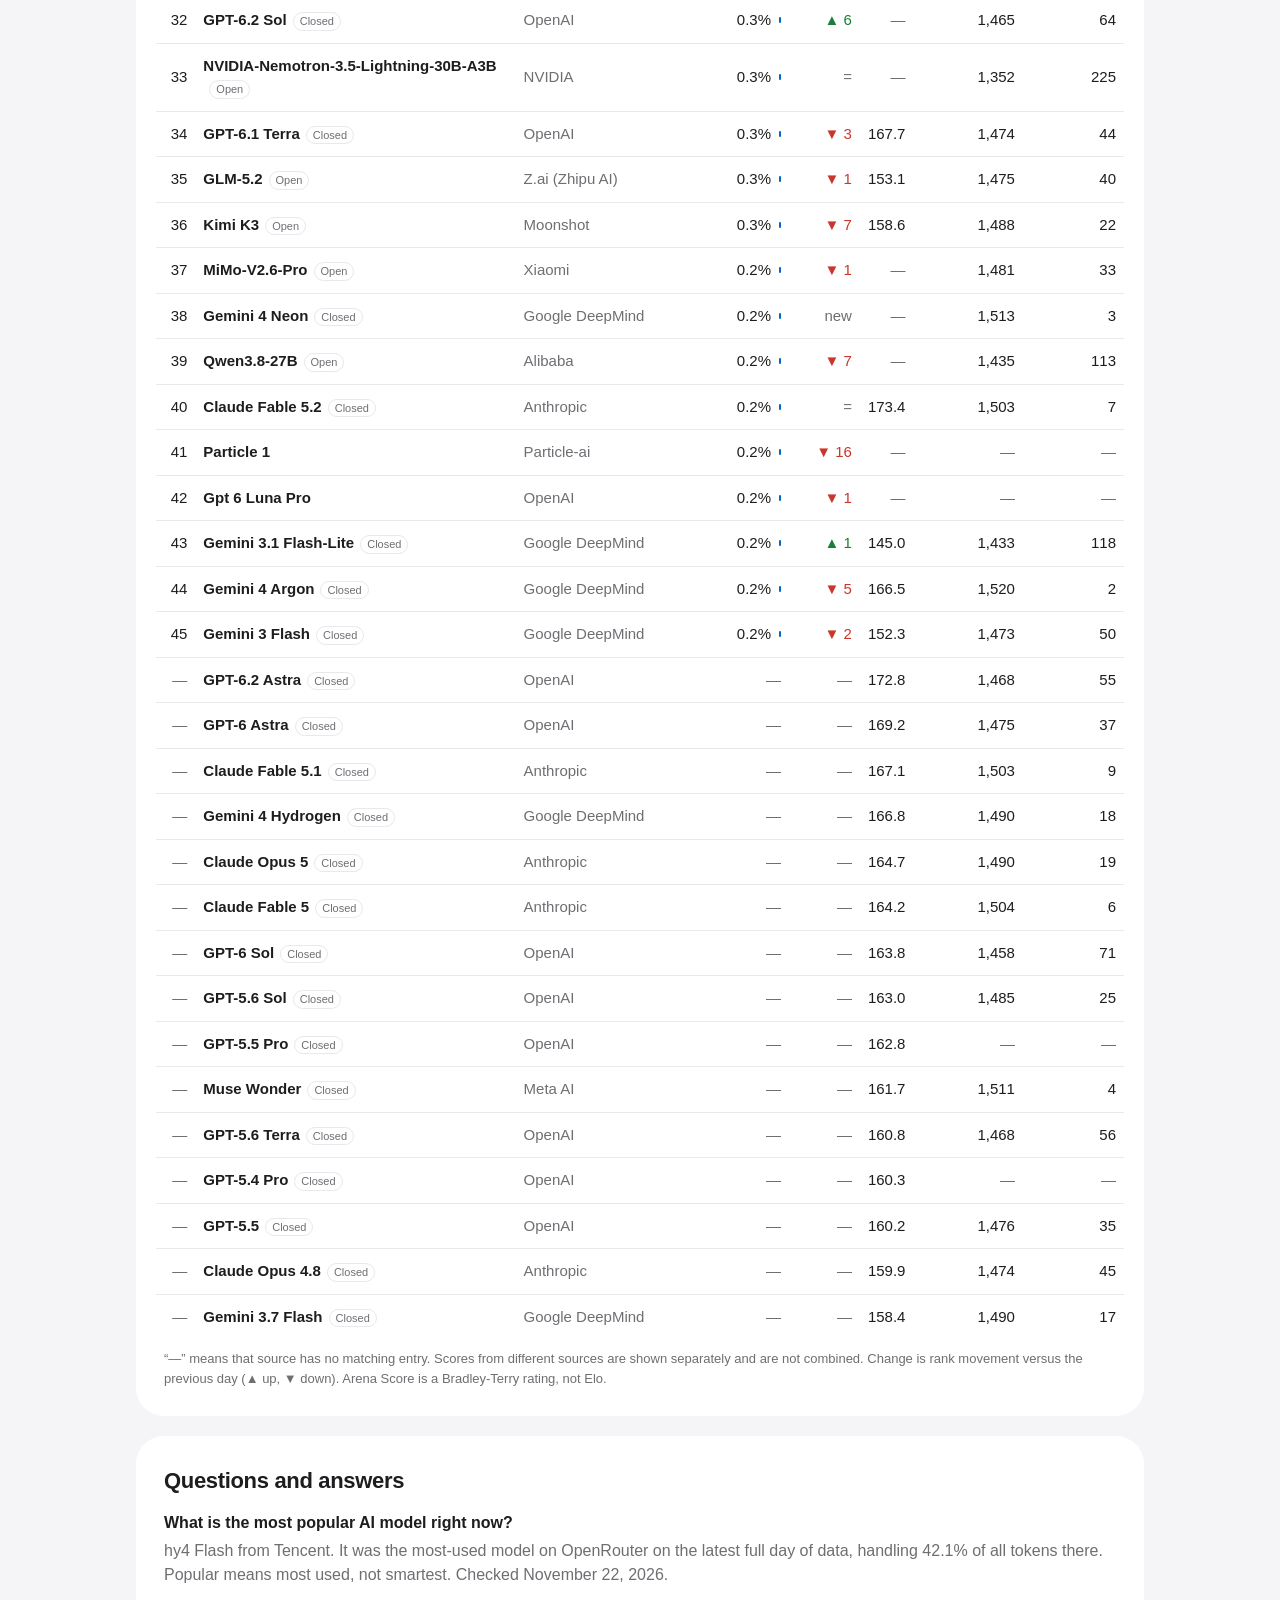
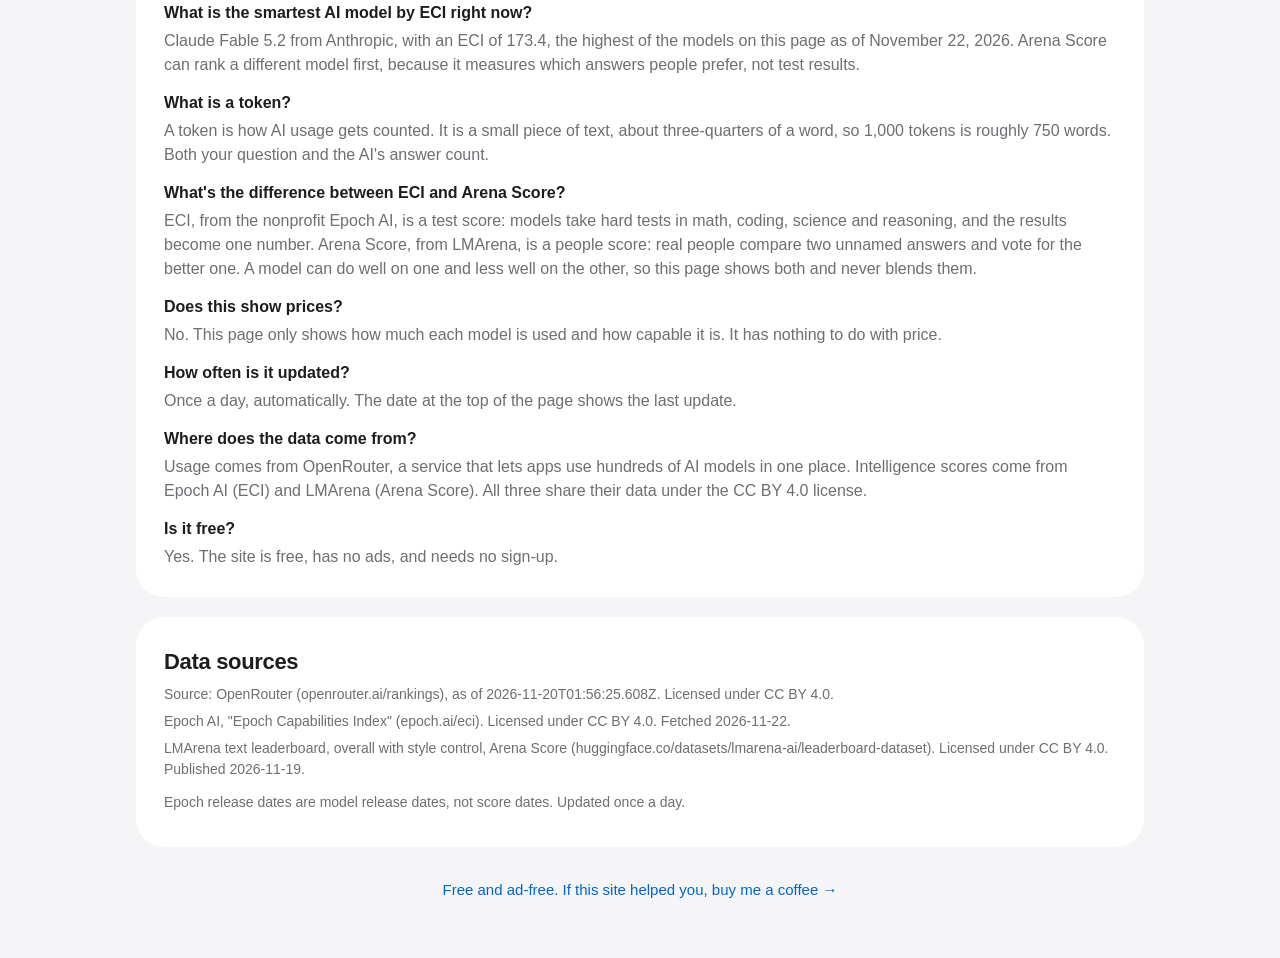
==== commit c77952e2: "chore(data): daily update" ====
--- a/index.html
+++ b/index.html
@@ -48,7 +48,7 @@
    "@id": "https://aimodelchart.pages.dev/#webpage",
    "url": "https://aimodelchart.pages.dev/",
    "name": "AI Model Chart — popularity and intelligence of top AI models",
-   "description": "Most-used AI models on OpenRouter as of November 21, 2026: hy4 Flash, DeepSeek V4.1 Flash, GPT-6 Luna, GLM-5.3-Flash, hy4. Highest Epoch ECI: Claude Fable 5.2 (173.4). Top LMArena Arena Score: Gemini 4 Carbon (1527).",
+   "description": "Most-used AI models on OpenRouter as of November 22, 2026: hy4 Flash, DeepSeek V4.1 Flash, GPT-6 Luna, GLM-5.3-Flash, hy4. Highest Epoch ECI: Claude Fable 5.2 (173.4). Top LMArena Arena Score: Gemini 4 Carbon (1527).",
    "isPartOf": {
     "@id": "https://aimodelchart.pages.dev/#website"
    },
@@ -57,13 +57,13 @@
    },
    "primaryImageOfPage": "https://aimodelchart.pages.dev/og-image.png",
    "inLanguage": "en",
-   "dateModified": "2026-11-21T00:07:15Z"
+   "dateModified": "2026-11-22T00:08:06Z"
   },
   {
    "@type": "Dataset",
    "@id": "https://aimodelchart.pages.dev/#dataset",
    "name": "AI Model Chart: AI model popularity and intelligence",
-   "description": "Daily table of the most-used AI models (OpenRouter token share and rank) alongside Epoch Capabilities Index (ECI) and LMArena Arena Score. Sources are shown separately and never combined. Most-used AI models on OpenRouter as of November 21, 2026: hy4 Flash, DeepSeek V4.1 Flash, GPT-6 Luna, GLM-5.3-Flash, hy4. Highest Epoch ECI: Claude Fable 5.2 (173.4). Top LMArena Arena Score: Gemini 4 Carbon (1527).",
+   "description": "Daily table of the most-used AI models (OpenRouter token share and rank) alongside Epoch Capabilities Index (ECI) and LMArena Arena Score. Sources are shown separately and never combined. Most-used AI models on OpenRouter as of November 22, 2026: hy4 Flash, DeepSeek V4.1 Flash, GPT-6 Luna, GLM-5.3-Flash, hy4. Highest Epoch ECI: Claude Fable 5.2 (173.4). Top LMArena Arena Score: Gemini 4 Carbon (1527).",
    "url": "https://aimodelchart.pages.dev/",
    "creator": {
     "@type": "Person",
@@ -123,8 +123,8 @@
      "contentUrl": "https://aimodelchart.pages.dev/data/latest.json"
     }
    ],
-   "dateModified": "2026-11-21T00:07:15Z",
-   "temporalCoverage": "2026-11-21"
+   "dateModified": "2026-11-22T00:08:06Z",
+   "temporalCoverage": "2026-11-22"
   },
   {
    "@type": "FAQPage",
@@ -135,7 +135,7 @@
      "name": "What is the most popular AI model right now?",
      "acceptedAnswer": {
       "@type": "Answer",
-      "text": "hy4 Flash from Tencent. It was the most-used model on OpenRouter on the latest full day of data, handling 42.1% of all tokens there. Popular means most used, not smartest. Checked November 21, 2026."
+      "text": "hy4 Flash from Tencent. It was the most-used model on OpenRouter on the latest full day of data, handling 42.1% of all tokens there. Popular means most used, not smartest. Checked November 22, 2026."
      }
     },
     {
@@ -143,7 +143,7 @@
      "name": "What is the smartest AI model by ECI right now?",
      "acceptedAnswer": {
       "@type": "Answer",
-      "text": "Claude Fable 5.2 from Anthropic, with an ECI of 173.4, the highest of the models on this page as of November 21, 2026. Arena Score can rank a different model first, because it measures which answers people prefer, not test results."
+      "text": "Claude Fable 5.2 from Anthropic, with an ECI of 173.4, the highest of the models on this page as of November 22, 2026. Arena Score can rank a different model first, because it measures which answers people prefer, not test results."
      }
     },
     {
@@ -207,7 +207,7 @@
   <header class="hero">
     <h1>AI Model Chart</h1>
     <p class="sub">The most-used AI models, and how smart they are.</p>
-    <p class="updated" id="updated"><!-- UPDATED:START -->Last updated November 21, 2026 UTC<!-- UPDATED:END --></p>
+    <p class="updated" id="updated"><!-- UPDATED:START -->Last updated November 22, 2026 UTC<!-- UPDATED:END --></p>
   </header>
 
   <section class="card explain" aria-labelledby="how-h">
@@ -322,9 +322,9 @@
     <h2 id="faq-h">Questions and answers</h2>
     <dl><!-- FAQ:START -->
       <dt>What is the most popular AI model right now?</dt>
-      <dd>hy4 Flash from Tencent. It was the most-used model on OpenRouter on the latest full day of data, handling 42.1% of all tokens there. Popular means most used, not smartest. Checked November 21, 2026.</dd>
+      <dd>hy4 Flash from Tencent. It was the most-used model on OpenRouter on the latest full day of data, handling 42.1% of all tokens there. Popular means most used, not smartest. Checked November 22, 2026.</dd>
       <dt>What is the smartest AI model by ECI right now?</dt>
-      <dd>Claude Fable 5.2 from Anthropic, with an ECI of 173.4, the highest of the models on this page as of November 21, 2026. Arena Score can rank a different model first, because it measures which answers people prefer, not test results.</dd>
+      <dd>Claude Fable 5.2 from Anthropic, with an ECI of 173.4, the highest of the models on this page as of November 22, 2026. Arena Score can rank a different model first, because it measures which answers people prefer, not test results.</dd>
       <dt>What is a token?</dt>
       <dd>A token is how AI usage gets counted. It is a small piece of text, about three-quarters of a word, so 1,000 tokens is roughly 750 words. Both your question and the AI's answer count.</dd>
       <dt>What's the difference between ECI and Arena Score?</dt>
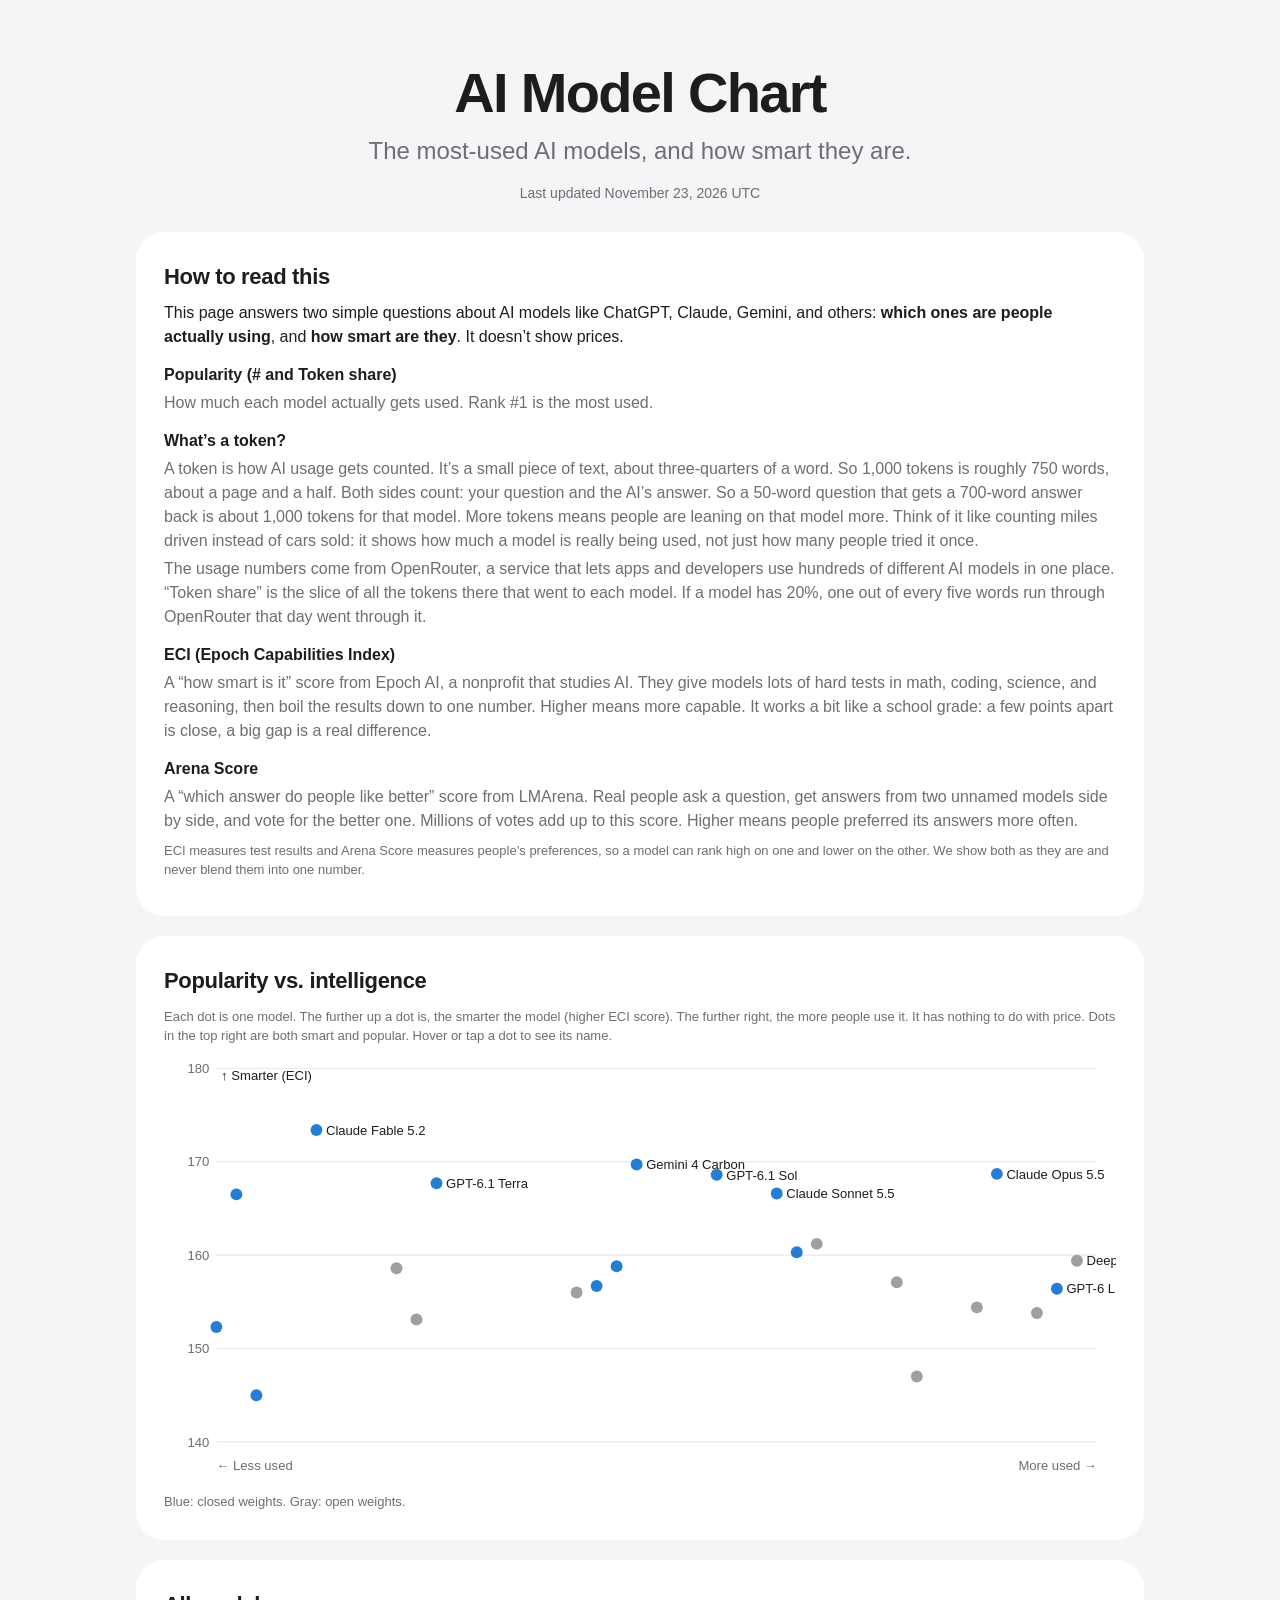
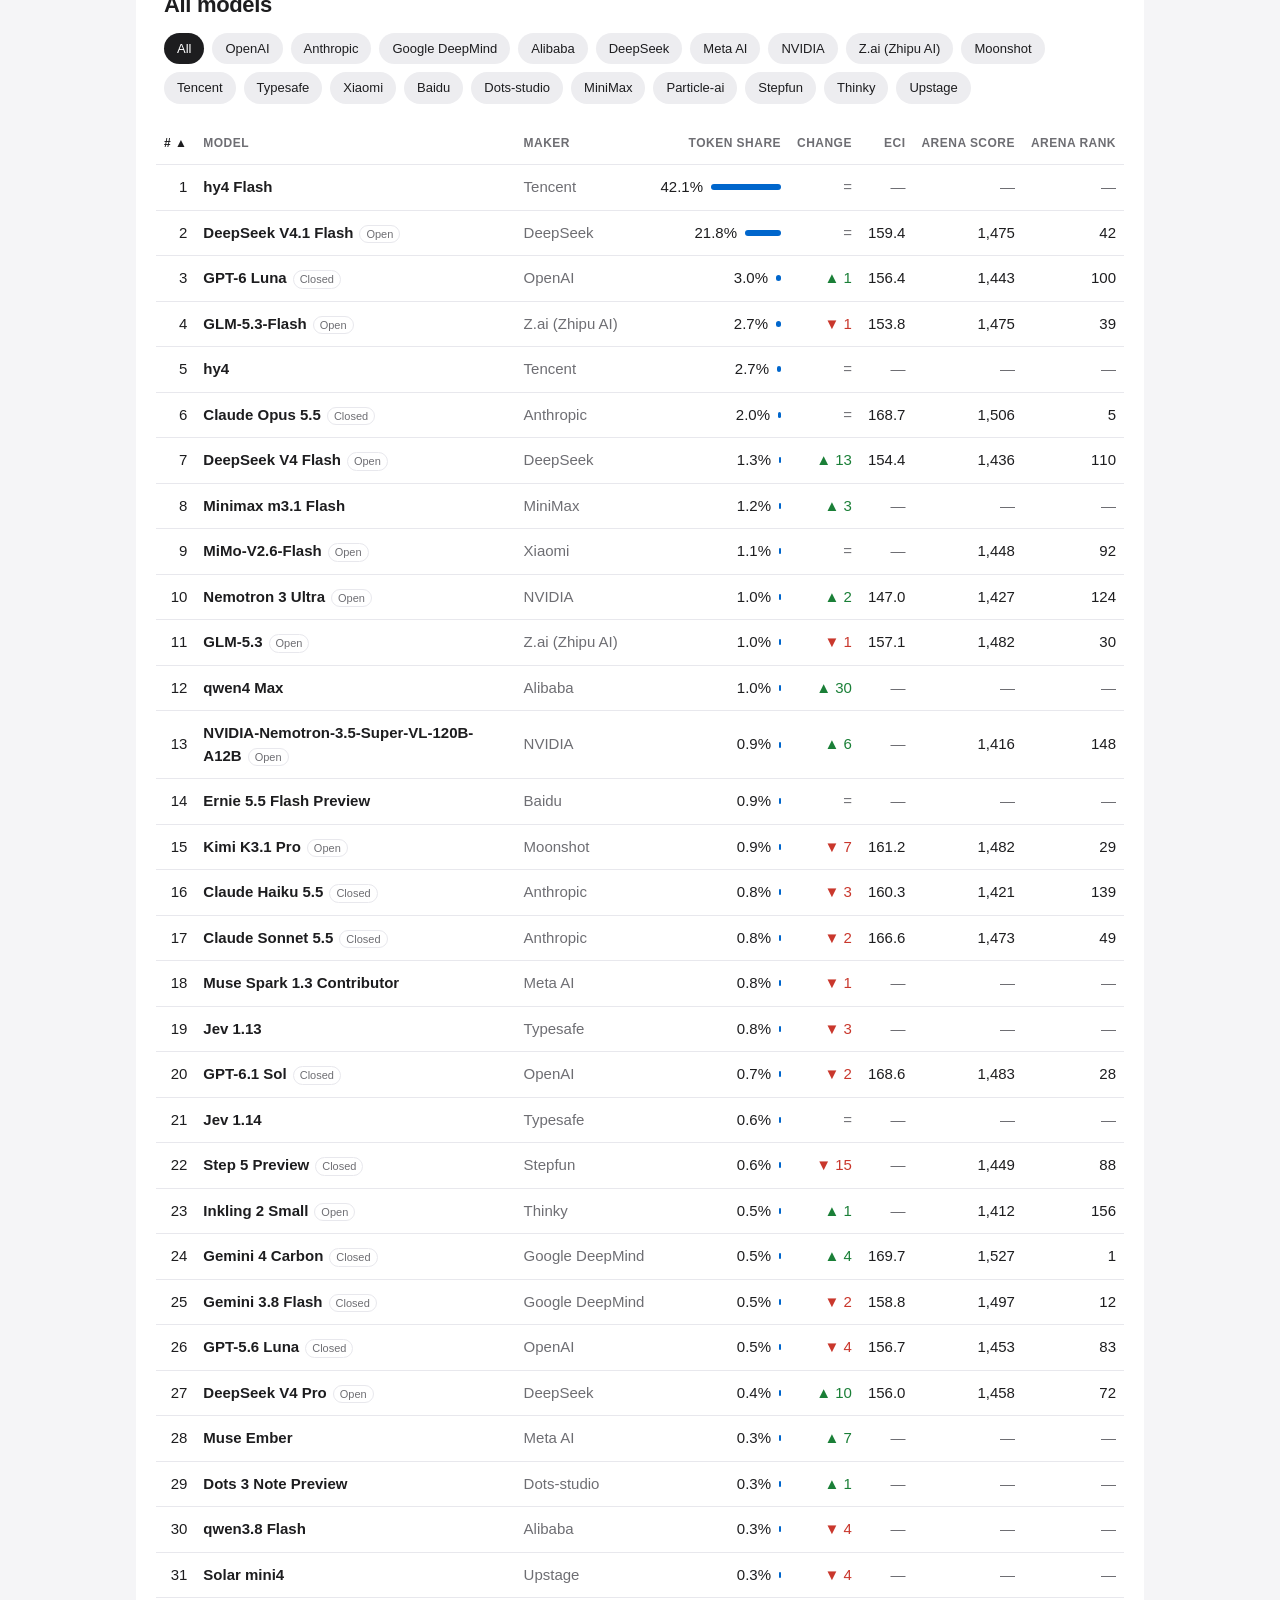
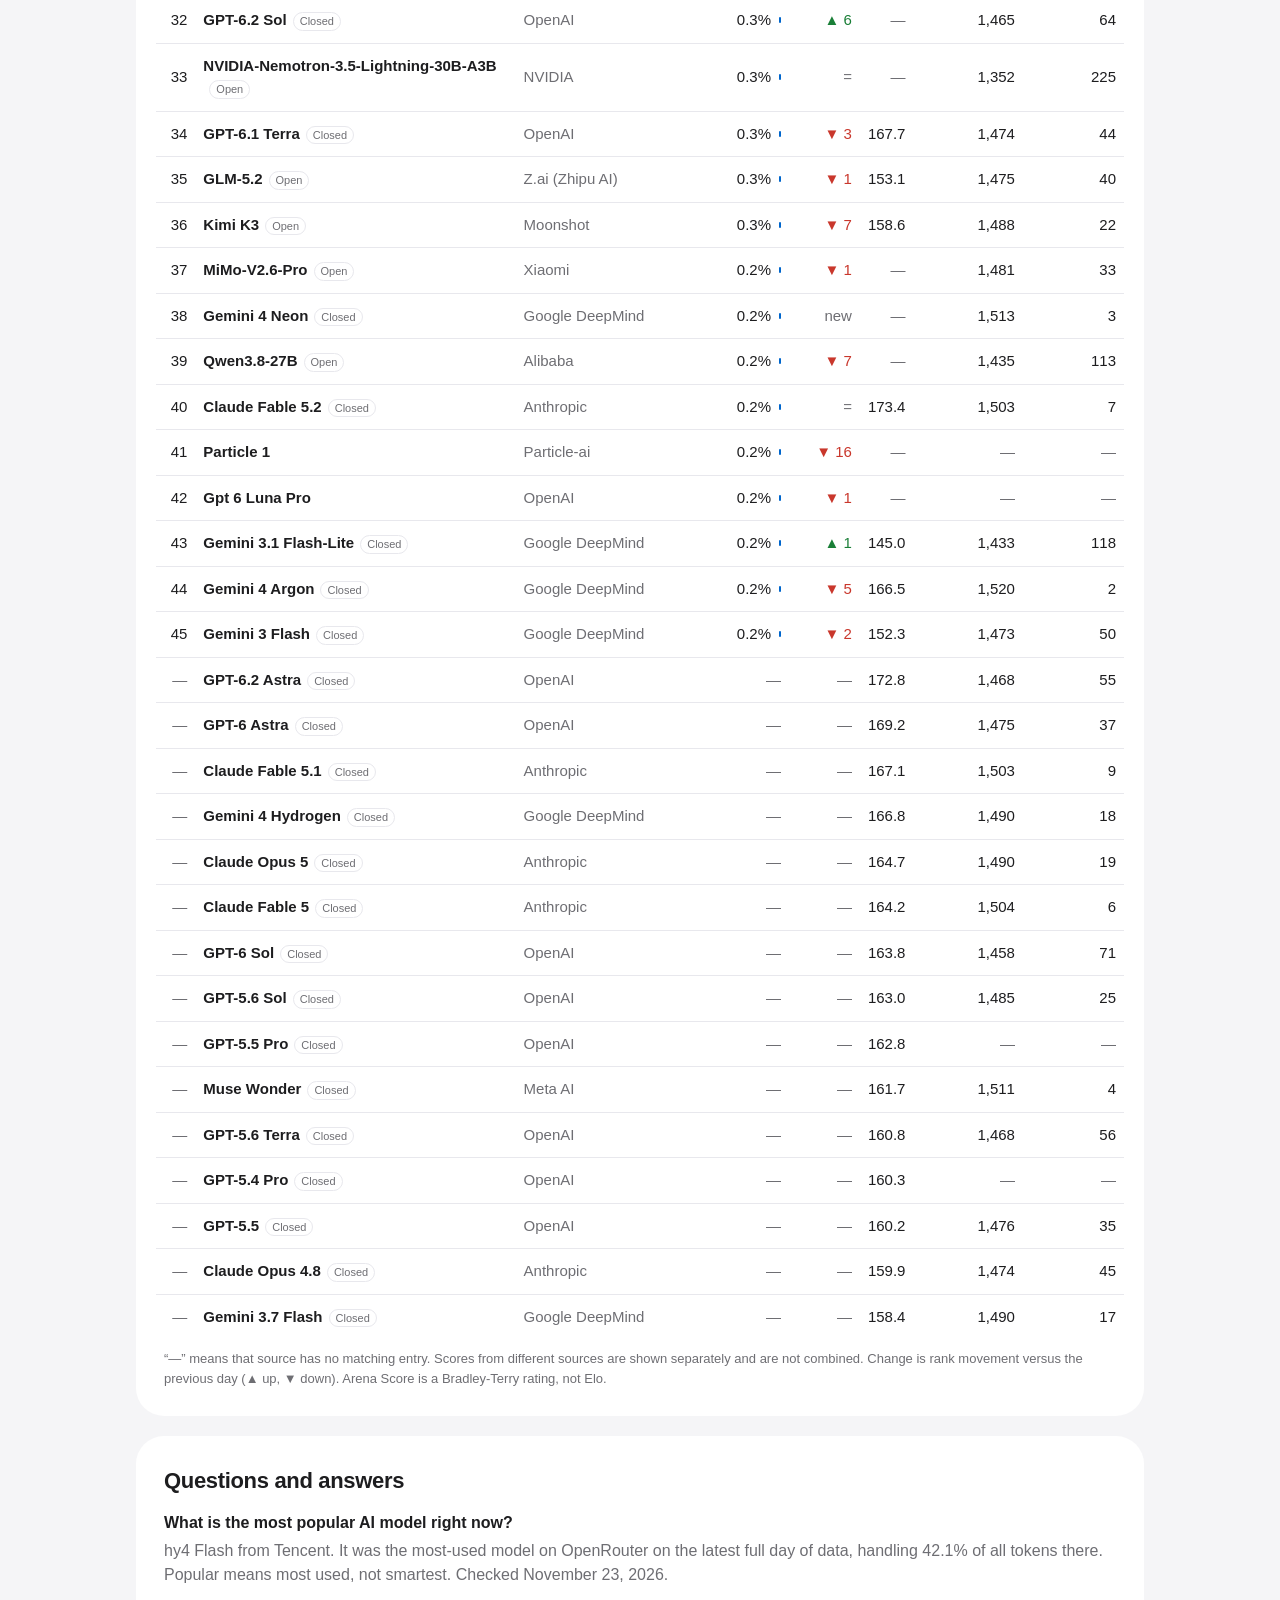
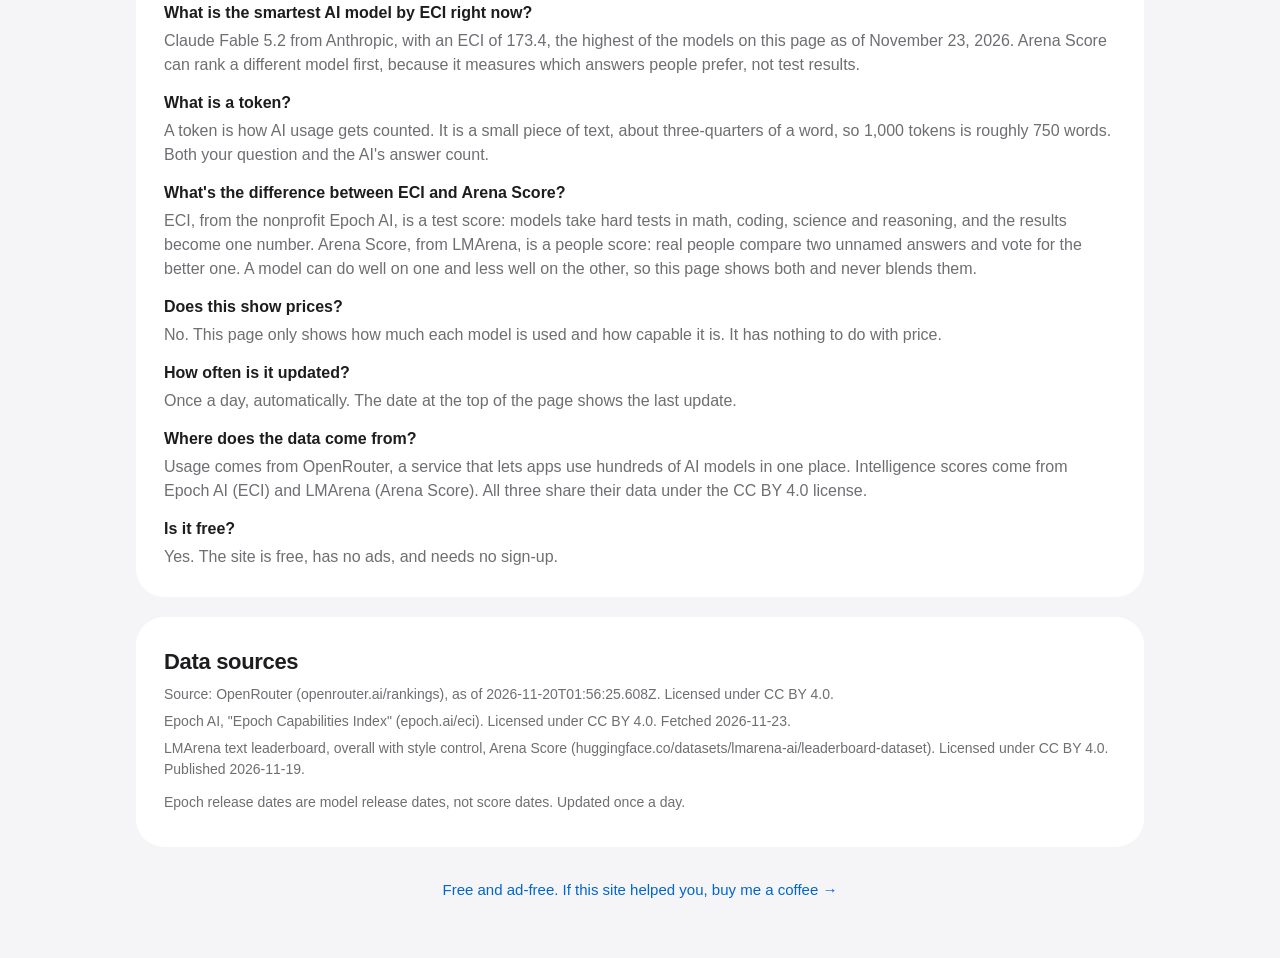
==== commit a1e2bac1: "chore(data): daily update" ====
--- a/index.html
+++ b/index.html
@@ -48,7 +48,7 @@
    "@id": "https://aimodelchart.pages.dev/#webpage",
    "url": "https://aimodelchart.pages.dev/",
    "name": "AI Model Chart — popularity and intelligence of top AI models",
-   "description": "Most-used AI models on OpenRouter as of November 22, 2026: hy4 Flash, DeepSeek V4.1 Flash, GPT-6 Luna, GLM-5.3-Flash, hy4. Highest Epoch ECI: Claude Fable 5.2 (173.4). Top LMArena Arena Score: Gemini 4 Carbon (1527).",
+   "description": "Most-used AI models on OpenRouter as of November 23, 2026: hy4 Flash, DeepSeek V4.1 Flash, GPT-6 Luna, GLM-5.3-Flash, hy4. Highest Epoch ECI: Claude Fable 5.2 (173.4). Top LMArena Arena Score: Gemini 4 Carbon (1527).",
    "isPartOf": {
     "@id": "https://aimodelchart.pages.dev/#website"
    },
@@ -57,13 +57,13 @@
    },
    "primaryImageOfPage": "https://aimodelchart.pages.dev/og-image.png",
    "inLanguage": "en",
-   "dateModified": "2026-11-22T00:08:06Z"
+   "dateModified": "2026-11-23T00:08:12Z"
   },
   {
    "@type": "Dataset",
    "@id": "https://aimodelchart.pages.dev/#dataset",
    "name": "AI Model Chart: AI model popularity and intelligence",
-   "description": "Daily table of the most-used AI models (OpenRouter token share and rank) alongside Epoch Capabilities Index (ECI) and LMArena Arena Score. Sources are shown separately and never combined. Most-used AI models on OpenRouter as of November 22, 2026: hy4 Flash, DeepSeek V4.1 Flash, GPT-6 Luna, GLM-5.3-Flash, hy4. Highest Epoch ECI: Claude Fable 5.2 (173.4). Top LMArena Arena Score: Gemini 4 Carbon (1527).",
+   "description": "Daily table of the most-used AI models (OpenRouter token share and rank) alongside Epoch Capabilities Index (ECI) and LMArena Arena Score. Sources are shown separately and never combined. Most-used AI models on OpenRouter as of November 23, 2026: hy4 Flash, DeepSeek V4.1 Flash, GPT-6 Luna, GLM-5.3-Flash, hy4. Highest Epoch ECI: Claude Fable 5.2 (173.4). Top LMArena Arena Score: Gemini 4 Carbon (1527).",
    "url": "https://aimodelchart.pages.dev/",
    "creator": {
     "@type": "Person",
@@ -123,8 +123,8 @@
      "contentUrl": "https://aimodelchart.pages.dev/data/latest.json"
     }
    ],
-   "dateModified": "2026-11-22T00:08:06Z",
-   "temporalCoverage": "2026-11-22"
+   "dateModified": "2026-11-23T00:08:12Z",
+   "temporalCoverage": "2026-11-23"
   },
   {
    "@type": "FAQPage",
@@ -135,7 +135,7 @@
      "name": "What is the most popular AI model right now?",
      "acceptedAnswer": {
       "@type": "Answer",
-      "text": "hy4 Flash from Tencent. It was the most-used model on OpenRouter on the latest full day of data, handling 42.1% of all tokens there. Popular means most used, not smartest. Checked November 22, 2026."
+      "text": "hy4 Flash from Tencent. It was the most-used model on OpenRouter on the latest full day of data, handling 42.1% of all tokens there. Popular means most used, not smartest. Checked November 23, 2026."
      }
     },
     {
@@ -143,7 +143,7 @@
      "name": "What is the smartest AI model by ECI right now?",
      "acceptedAnswer": {
       "@type": "Answer",
-      "text": "Claude Fable 5.2 from Anthropic, with an ECI of 173.4, the highest of the models on this page as of November 22, 2026. Arena Score can rank a different model first, because it measures which answers people prefer, not test results."
+      "text": "Claude Fable 5.2 from Anthropic, with an ECI of 173.4, the highest of the models on this page as of November 23, 2026. Arena Score can rank a different model first, because it measures which answers people prefer, not test results."
      }
     },
     {
@@ -207,7 +207,7 @@
   <header class="hero">
     <h1>AI Model Chart</h1>
     <p class="sub">The most-used AI models, and how smart they are.</p>
-    <p class="updated" id="updated"><!-- UPDATED:START -->Last updated November 22, 2026 UTC<!-- UPDATED:END --></p>
+    <p class="updated" id="updated"><!-- UPDATED:START -->Last updated November 23, 2026 UTC<!-- UPDATED:END --></p>
   </header>
 
   <section class="card explain" aria-labelledby="how-h">
@@ -322,9 +322,9 @@
     <h2 id="faq-h">Questions and answers</h2>
     <dl><!-- FAQ:START -->
       <dt>What is the most popular AI model right now?</dt>
-      <dd>hy4 Flash from Tencent. It was the most-used model on OpenRouter on the latest full day of data, handling 42.1% of all tokens there. Popular means most used, not smartest. Checked November 22, 2026.</dd>
+      <dd>hy4 Flash from Tencent. It was the most-used model on OpenRouter on the latest full day of data, handling 42.1% of all tokens there. Popular means most used, not smartest. Checked November 23, 2026.</dd>
       <dt>What is the smartest AI model by ECI right now?</dt>
-      <dd>Claude Fable 5.2 from Anthropic, with an ECI of 173.4, the highest of the models on this page as of November 22, 2026. Arena Score can rank a different model first, because it measures which answers people prefer, not test results.</dd>
+      <dd>Claude Fable 5.2 from Anthropic, with an ECI of 173.4, the highest of the models on this page as of November 23, 2026. Arena Score can rank a different model first, because it measures which answers people prefer, not test results.</dd>
       <dt>What is a token?</dt>
       <dd>A token is how AI usage gets counted. It is a small piece of text, about three-quarters of a word, so 1,000 tokens is roughly 750 words. Both your question and the AI's answer count.</dd>
       <dt>What's the difference between ECI and Arena Score?</dt>
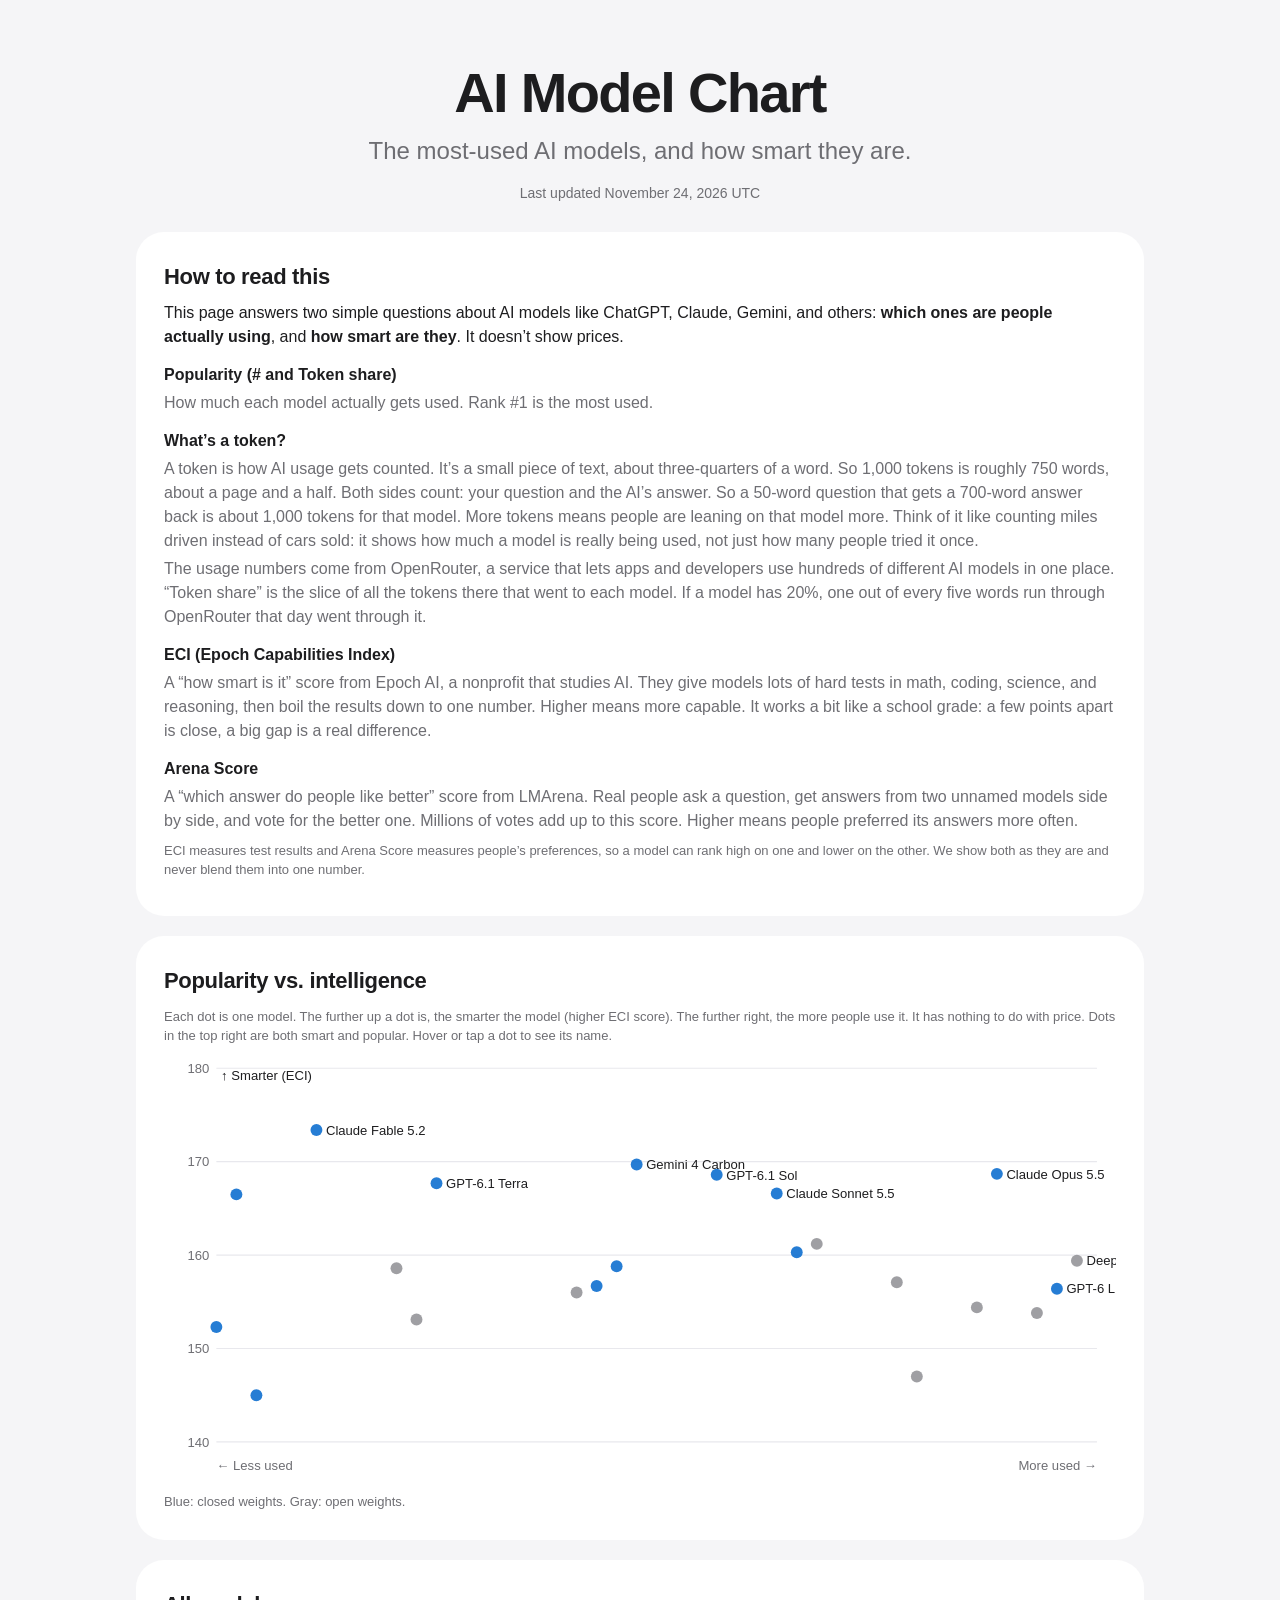
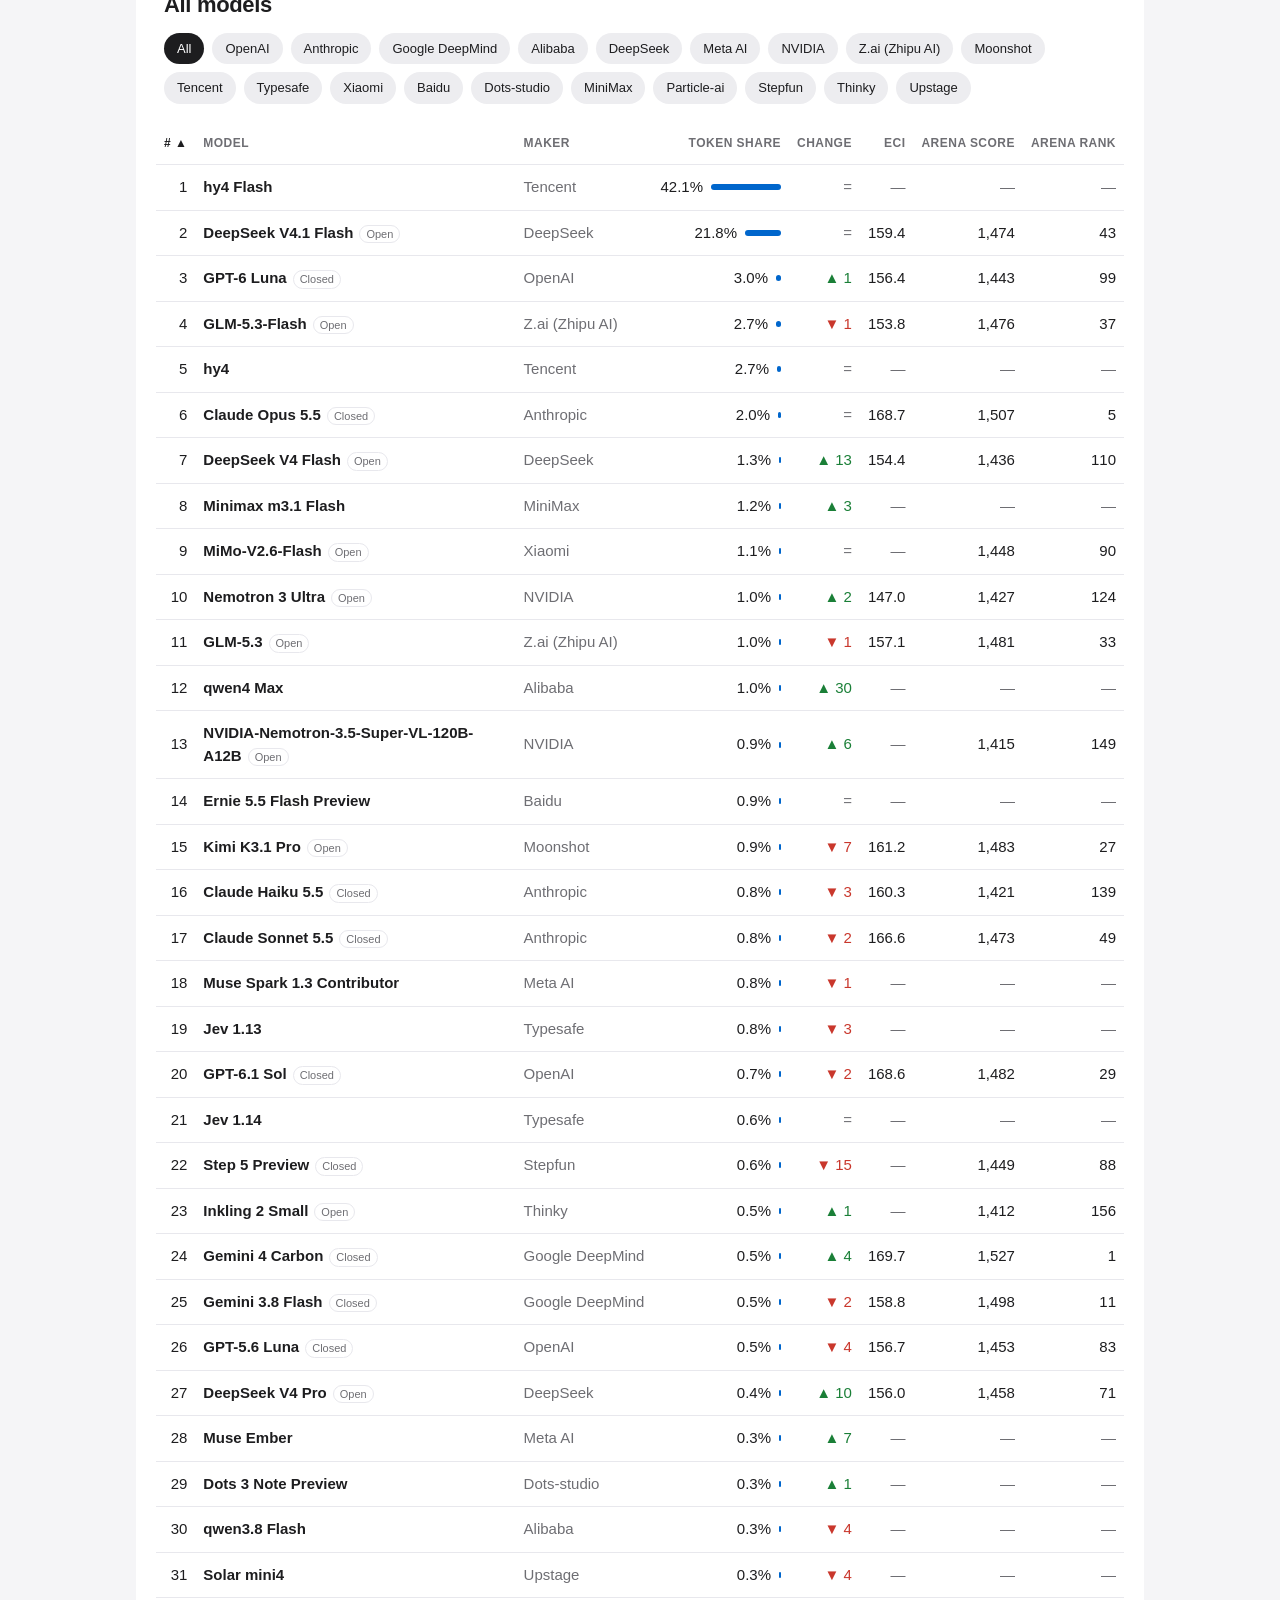
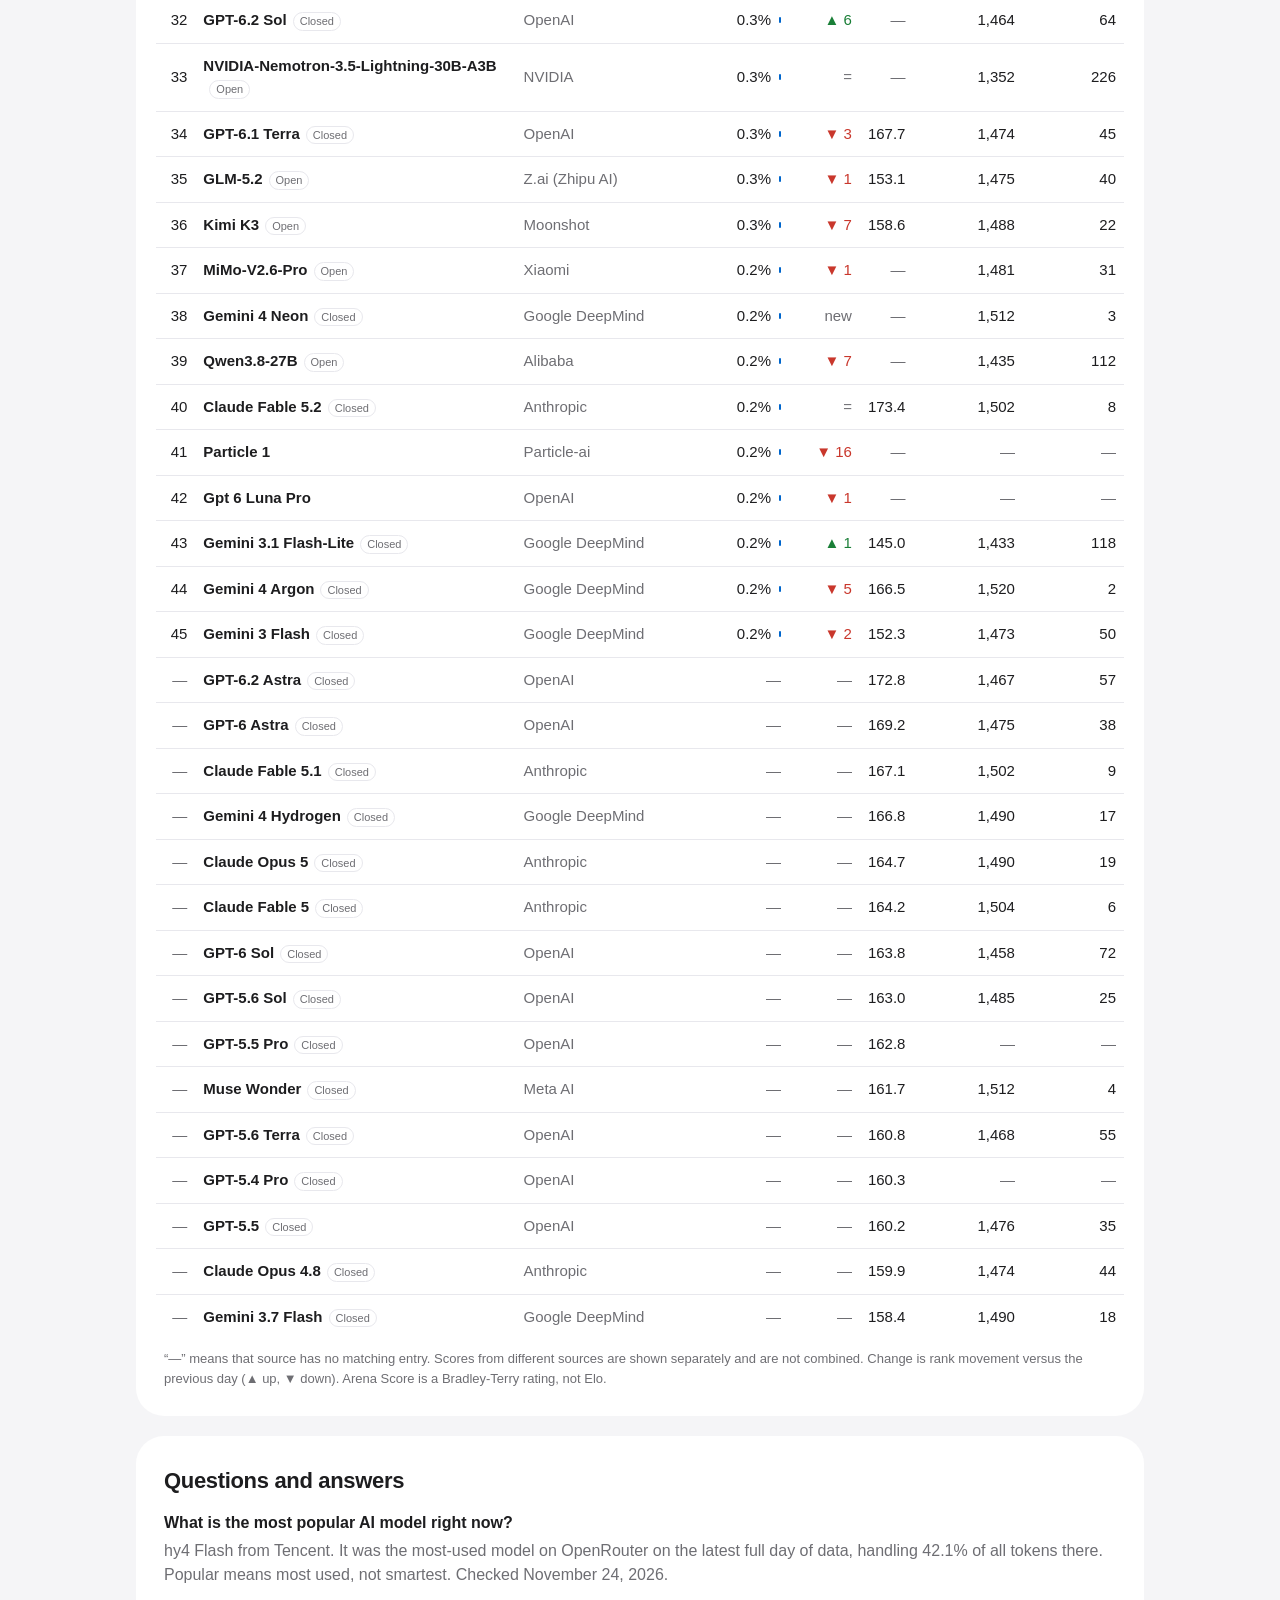
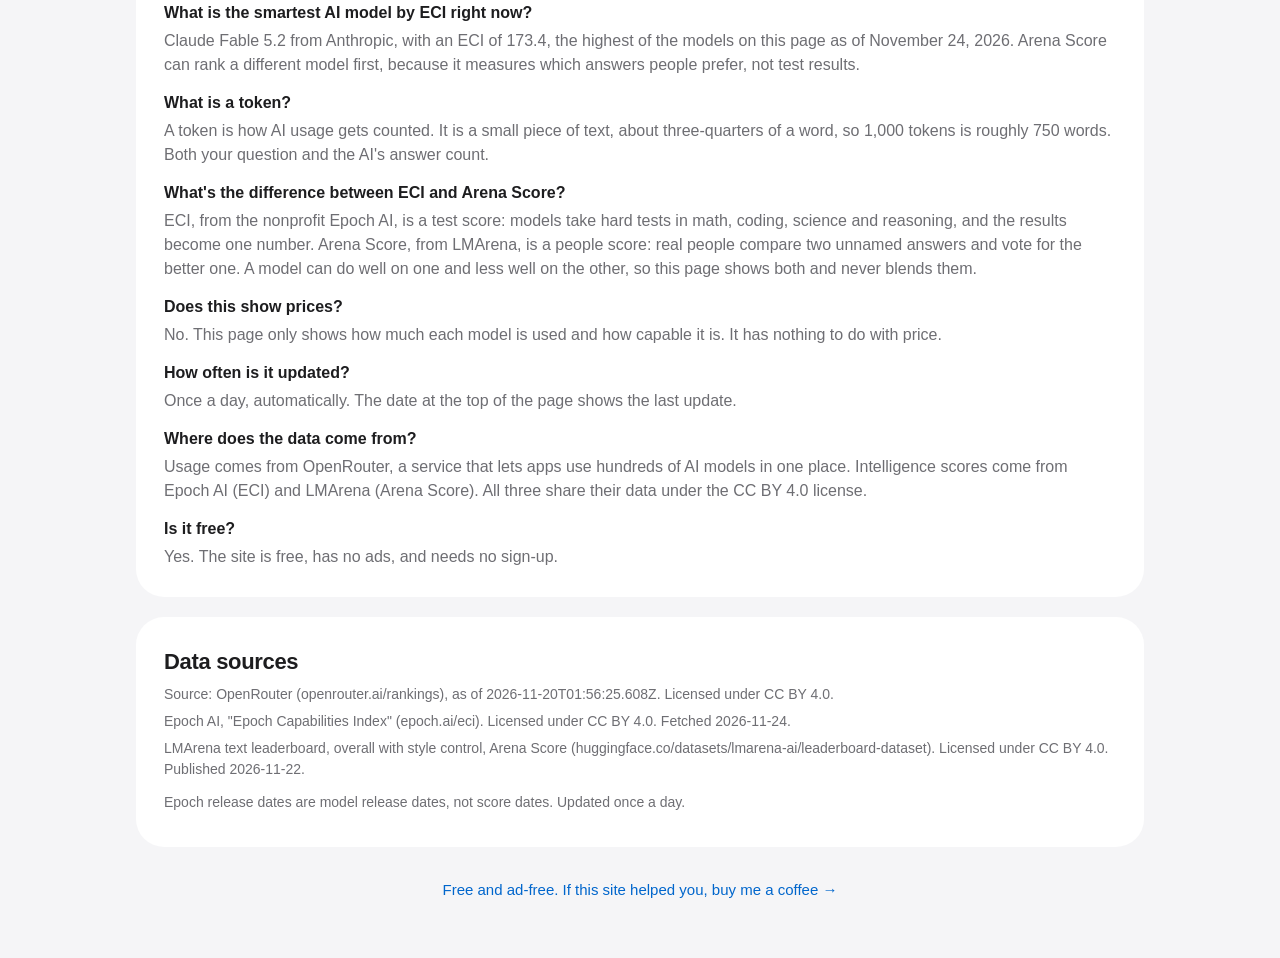
==== commit 61fb6edc: "chore(data): daily update" ====
--- a/index.html
+++ b/index.html
@@ -48,7 +48,7 @@
    "@id": "https://aimodelchart.pages.dev/#webpage",
    "url": "https://aimodelchart.pages.dev/",
    "name": "AI Model Chart — popularity and intelligence of top AI models",
-   "description": "Most-used AI models on OpenRouter as of November 23, 2026: hy4 Flash, DeepSeek V4.1 Flash, GPT-6 Luna, GLM-5.3-Flash, hy4. Highest Epoch ECI: Claude Fable 5.2 (173.4). Top LMArena Arena Score: Gemini 4 Carbon (1527).",
+   "description": "Most-used AI models on OpenRouter as of November 24, 2026: hy4 Flash, DeepSeek V4.1 Flash, GPT-6 Luna, GLM-5.3-Flash, hy4. Highest Epoch ECI: Claude Fable 5.2 (173.4). Top LMArena Arena Score: Gemini 4 Carbon (1526).",
    "isPartOf": {
     "@id": "https://aimodelchart.pages.dev/#website"
    },
@@ -57,13 +57,13 @@
    },
    "primaryImageOfPage": "https://aimodelchart.pages.dev/og-image.png",
    "inLanguage": "en",
-   "dateModified": "2026-11-23T00:08:12Z"
+   "dateModified": "2026-11-24T00:07:22Z"
   },
   {
    "@type": "Dataset",
    "@id": "https://aimodelchart.pages.dev/#dataset",
    "name": "AI Model Chart: AI model popularity and intelligence",
-   "description": "Daily table of the most-used AI models (OpenRouter token share and rank) alongside Epoch Capabilities Index (ECI) and LMArena Arena Score. Sources are shown separately and never combined. Most-used AI models on OpenRouter as of November 23, 2026: hy4 Flash, DeepSeek V4.1 Flash, GPT-6 Luna, GLM-5.3-Flash, hy4. Highest Epoch ECI: Claude Fable 5.2 (173.4). Top LMArena Arena Score: Gemini 4 Carbon (1527).",
+   "description": "Daily table of the most-used AI models (OpenRouter token share and rank) alongside Epoch Capabilities Index (ECI) and LMArena Arena Score. Sources are shown separately and never combined. Most-used AI models on OpenRouter as of November 24, 2026: hy4 Flash, DeepSeek V4.1 Flash, GPT-6 Luna, GLM-5.3-Flash, hy4. Highest Epoch ECI: Claude Fable 5.2 (173.4). Top LMArena Arena Score: Gemini 4 Carbon (1526).",
    "url": "https://aimodelchart.pages.dev/",
    "creator": {
     "@type": "Person",
@@ -123,8 +123,8 @@
      "contentUrl": "https://aimodelchart.pages.dev/data/latest.json"
     }
    ],
-   "dateModified": "2026-11-23T00:08:12Z",
-   "temporalCoverage": "2026-11-23"
+   "dateModified": "2026-11-24T00:07:22Z",
+   "temporalCoverage": "2026-11-24"
   },
   {
    "@type": "FAQPage",
@@ -135,7 +135,7 @@
      "name": "What is the most popular AI model right now?",
      "acceptedAnswer": {
       "@type": "Answer",
-      "text": "hy4 Flash from Tencent. It was the most-used model on OpenRouter on the latest full day of data, handling 42.1% of all tokens there. Popular means most used, not smartest. Checked November 23, 2026."
+      "text": "hy4 Flash from Tencent. It was the most-used model on OpenRouter on the latest full day of data, handling 42.1% of all tokens there. Popular means most used, not smartest. Checked November 24, 2026."
      }
     },
     {
@@ -143,7 +143,7 @@
      "name": "What is the smartest AI model by ECI right now?",
      "acceptedAnswer": {
       "@type": "Answer",
-      "text": "Claude Fable 5.2 from Anthropic, with an ECI of 173.4, the highest of the models on this page as of November 23, 2026. Arena Score can rank a different model first, because it measures which answers people prefer, not test results."
+      "text": "Claude Fable 5.2 from Anthropic, with an ECI of 173.4, the highest of the models on this page as of November 24, 2026. Arena Score can rank a different model first, because it measures which answers people prefer, not test results."
      }
     },
     {
@@ -207,7 +207,7 @@
   <header class="hero">
     <h1>AI Model Chart</h1>
     <p class="sub">The most-used AI models, and how smart they are.</p>
-    <p class="updated" id="updated"><!-- UPDATED:START -->Last updated November 23, 2026 UTC<!-- UPDATED:END --></p>
+    <p class="updated" id="updated"><!-- UPDATED:START -->Last updated November 24, 2026 UTC<!-- UPDATED:END --></p>
   </header>
 
   <section class="card explain" aria-labelledby="how-h">
@@ -252,65 +252,65 @@
         </thead>
         <tbody id="rows"><!-- ROWS:START -->
 <tr><td>1</td><td class="name left">hy4 Flash</td><td class="left muted hide-sm">Tencent</td><td><span class="share"><span>42.1%</span></span></td><td class="hide-sm muted">=</td><td class="muted">—</td><td class="muted">—</td><td class="hide-sm muted">—</td></tr>
-<tr><td>2</td><td class="name left">DeepSeek V4.1 Flash<small>Open</small></td><td class="left muted hide-sm">DeepSeek</td><td><span class="share"><span>21.8%</span></span></td><td class="hide-sm muted">=</td><td>159.4</td><td>1,475</td><td class="hide-sm ">42</td></tr>
-<tr><td>3</td><td class="name left">GPT-6 Luna<small>Closed</small></td><td class="left muted hide-sm">OpenAI</td><td><span class="share"><span>3.0%</span></span></td><td class="hide-sm up">▲ 1</td><td>156.4</td><td>1,443</td><td class="hide-sm ">100</td></tr>
-<tr><td>4</td><td class="name left">GLM-5.3-Flash<small>Open</small></td><td class="left muted hide-sm">Z.ai (Zhipu AI)</td><td><span class="share"><span>2.7%</span></span></td><td class="hide-sm down">▼ 1</td><td>153.8</td><td>1,475</td><td class="hide-sm ">39</td></tr>
+<tr><td>2</td><td class="name left">DeepSeek V4.1 Flash<small>Open</small></td><td class="left muted hide-sm">DeepSeek</td><td><span class="share"><span>21.8%</span></span></td><td class="hide-sm muted">=</td><td>159.4</td><td>1,474</td><td class="hide-sm ">43</td></tr>
+<tr><td>3</td><td class="name left">GPT-6 Luna<small>Closed</small></td><td class="left muted hide-sm">OpenAI</td><td><span class="share"><span>3.0%</span></span></td><td class="hide-sm up">▲ 1</td><td>156.4</td><td>1,443</td><td class="hide-sm ">99</td></tr>
+<tr><td>4</td><td class="name left">GLM-5.3-Flash<small>Open</small></td><td class="left muted hide-sm">Z.ai (Zhipu AI)</td><td><span class="share"><span>2.7%</span></span></td><td class="hide-sm down">▼ 1</td><td>153.8</td><td>1,476</td><td class="hide-sm ">37</td></tr>
 <tr><td>5</td><td class="name left">hy4</td><td class="left muted hide-sm">Tencent</td><td><span class="share"><span>2.7%</span></span></td><td class="hide-sm muted">=</td><td class="muted">—</td><td class="muted">—</td><td class="hide-sm muted">—</td></tr>
-<tr><td>6</td><td class="name left">Claude Opus 5.5<small>Closed</small></td><td class="left muted hide-sm">Anthropic</td><td><span class="share"><span>2.0%</span></span></td><td class="hide-sm muted">=</td><td>168.7</td><td>1,506</td><td class="hide-sm ">5</td></tr>
+<tr><td>6</td><td class="name left">Claude Opus 5.5<small>Closed</small></td><td class="left muted hide-sm">Anthropic</td><td><span class="share"><span>2.0%</span></span></td><td class="hide-sm muted">=</td><td>168.7</td><td>1,507</td><td class="hide-sm ">5</td></tr>
 <tr><td>7</td><td class="name left">DeepSeek V4 Flash<small>Open</small></td><td class="left muted hide-sm">DeepSeek</td><td><span class="share"><span>1.3%</span></span></td><td class="hide-sm up">▲ 13</td><td>154.4</td><td>1,436</td><td class="hide-sm ">110</td></tr>
 <tr><td>8</td><td class="name left">Minimax m3.1 Flash</td><td class="left muted hide-sm">MiniMax</td><td><span class="share"><span>1.2%</span></span></td><td class="hide-sm up">▲ 3</td><td class="muted">—</td><td class="muted">—</td><td class="hide-sm muted">—</td></tr>
-<tr><td>9</td><td class="name left">MiMo-V2.6-Flash<small>Open</small></td><td class="left muted hide-sm">Xiaomi</td><td><span class="share"><span>1.1%</span></span></td><td class="hide-sm muted">=</td><td class="muted">—</td><td>1,448</td><td class="hide-sm ">92</td></tr>
+<tr><td>9</td><td class="name left">MiMo-V2.6-Flash<small>Open</small></td><td class="left muted hide-sm">Xiaomi</td><td><span class="share"><span>1.1%</span></span></td><td class="hide-sm muted">=</td><td class="muted">—</td><td>1,448</td><td class="hide-sm ">90</td></tr>
 <tr><td>10</td><td class="name left">Nemotron 3 Ultra<small>Open</small></td><td class="left muted hide-sm">NVIDIA</td><td><span class="share"><span>1.0%</span></span></td><td class="hide-sm up">▲ 2</td><td>147.0</td><td>1,427</td><td class="hide-sm ">124</td></tr>
-<tr><td>11</td><td class="name left">GLM-5.3<small>Open</small></td><td class="left muted hide-sm">Z.ai (Zhipu AI)</td><td><span class="share"><span>1.0%</span></span></td><td class="hide-sm down">▼ 1</td><td>157.1</td><td>1,482</td><td class="hide-sm ">30</td></tr>
+<tr><td>11</td><td class="name left">GLM-5.3<small>Open</small></td><td class="left muted hide-sm">Z.ai (Zhipu AI)</td><td><span class="share"><span>1.0%</span></span></td><td class="hide-sm down">▼ 1</td><td>157.1</td><td>1,481</td><td class="hide-sm ">33</td></tr>
 <tr><td>12</td><td class="name left">qwen4 Max</td><td class="left muted hide-sm">Alibaba</td><td><span class="share"><span>1.0%</span></span></td><td class="hide-sm up">▲ 30</td><td class="muted">—</td><td class="muted">—</td><td class="hide-sm muted">—</td></tr>
-<tr><td>13</td><td class="name left">NVIDIA-Nemotron-3.5-Super-VL-120B-A12B<small>Open</small></td><td class="left muted hide-sm">NVIDIA</td><td><span class="share"><span>0.9%</span></span></td><td class="hide-sm up">▲ 6</td><td class="muted">—</td><td>1,416</td><td class="hide-sm ">148</td></tr>
+<tr><td>13</td><td class="name left">NVIDIA-Nemotron-3.5-Super-VL-120B-A12B<small>Open</small></td><td class="left muted hide-sm">NVIDIA</td><td><span class="share"><span>0.9%</span></span></td><td class="hide-sm up">▲ 6</td><td class="muted">—</td><td>1,415</td><td class="hide-sm ">149</td></tr>
 <tr><td>14</td><td class="name left">Ernie 5.5 Flash Preview</td><td class="left muted hide-sm">Baidu</td><td><span class="share"><span>0.9%</span></span></td><td class="hide-sm muted">=</td><td class="muted">—</td><td class="muted">—</td><td class="hide-sm muted">—</td></tr>
-<tr><td>15</td><td class="name left">Kimi K3.1 Pro<small>Open</small></td><td class="left muted hide-sm">Moonshot</td><td><span class="share"><span>0.9%</span></span></td><td class="hide-sm down">▼ 7</td><td>161.2</td><td>1,482</td><td class="hide-sm ">29</td></tr>
+<tr><td>15</td><td class="name left">Kimi K3.1 Pro<small>Open</small></td><td class="left muted hide-sm">Moonshot</td><td><span class="share"><span>0.9%</span></span></td><td class="hide-sm down">▼ 7</td><td>161.2</td><td>1,483</td><td class="hide-sm ">27</td></tr>
 <tr><td>16</td><td class="name left">Claude Haiku 5.5<small>Closed</small></td><td class="left muted hide-sm">Anthropic</td><td><span class="share"><span>0.8%</span></span></td><td class="hide-sm down">▼ 3</td><td>160.3</td><td>1,421</td><td class="hide-sm ">139</td></tr>
 <tr><td>17</td><td class="name left">Claude Sonnet 5.5<small>Closed</small></td><td class="left muted hide-sm">Anthropic</td><td><span class="share"><span>0.8%</span></span></td><td class="hide-sm down">▼ 2</td><td>166.6</td><td>1,473</td><td class="hide-sm ">49</td></tr>
 <tr><td>18</td><td class="name left">Muse Spark 1.3 Contributor</td><td class="left muted hide-sm">Meta AI</td><td><span class="share"><span>0.8%</span></span></td><td class="hide-sm down">▼ 1</td><td class="muted">—</td><td class="muted">—</td><td class="hide-sm muted">—</td></tr>
 <tr><td>19</td><td class="name left">Jev 1.13</td><td class="left muted hide-sm">Typesafe</td><td><span class="share"><span>0.8%</span></span></td><td class="hide-sm down">▼ 3</td><td class="muted">—</td><td class="muted">—</td><td class="hide-sm muted">—</td></tr>
-<tr><td>20</td><td class="name left">GPT-6.1 Sol<small>Closed</small></td><td class="left muted hide-sm">OpenAI</td><td><span class="share"><span>0.7%</span></span></td><td class="hide-sm down">▼ 2</td><td>168.6</td><td>1,483</td><td class="hide-sm ">28</td></tr>
+<tr><td>20</td><td class="name left">GPT-6.1 Sol<small>Closed</small></td><td class="left muted hide-sm">OpenAI</td><td><span class="share"><span>0.7%</span></span></td><td class="hide-sm down">▼ 2</td><td>168.6</td><td>1,482</td><td class="hide-sm ">29</td></tr>
 <tr><td>21</td><td class="name left">Jev 1.14</td><td class="left muted hide-sm">Typesafe</td><td><span class="share"><span>0.6%</span></span></td><td class="hide-sm muted">=</td><td class="muted">—</td><td class="muted">—</td><td class="hide-sm muted">—</td></tr>
 <tr><td>22</td><td class="name left">Step 5 Preview<small>Closed</small></td><td class="left muted hide-sm">Stepfun</td><td><span class="share"><span>0.6%</span></span></td><td class="hide-sm down">▼ 15</td><td class="muted">—</td><td>1,449</td><td class="hide-sm ">88</td></tr>
 <tr><td>23</td><td class="name left">Inkling 2 Small<small>Open</small></td><td class="left muted hide-sm">Thinky</td><td><span class="share"><span>0.5%</span></span></td><td class="hide-sm up">▲ 1</td><td class="muted">—</td><td>1,412</td><td class="hide-sm ">156</td></tr>
-<tr><td>24</td><td class="name left">Gemini 4 Carbon<small>Closed</small></td><td class="left muted hide-sm">Google DeepMind</td><td><span class="share"><span>0.5%</span></span></td><td class="hide-sm up">▲ 4</td><td>169.7</td><td>1,527</td><td class="hide-sm ">1</td></tr>
-<tr><td>25</td><td class="name left">Gemini 3.8 Flash<small>Closed</small></td><td class="left muted hide-sm">Google DeepMind</td><td><span class="share"><span>0.5%</span></span></td><td class="hide-sm down">▼ 2</td><td>158.8</td><td>1,497</td><td class="hide-sm ">12</td></tr>
+<tr><td>24</td><td class="name left">Gemini 4 Carbon<small>Closed</small></td><td class="left muted hide-sm">Google DeepMind</td><td><span class="share"><span>0.5%</span></span></td><td class="hide-sm up">▲ 4</td><td>169.7</td><td>1,526</td><td class="hide-sm ">1</td></tr>
+<tr><td>25</td><td class="name left">Gemini 3.8 Flash<small>Closed</small></td><td class="left muted hide-sm">Google DeepMind</td><td><span class="share"><span>0.5%</span></span></td><td class="hide-sm down">▼ 2</td><td>158.8</td><td>1,498</td><td class="hide-sm ">11</td></tr>
 <tr><td>26</td><td class="name left">GPT-5.6 Luna<small>Closed</small></td><td class="left muted hide-sm">OpenAI</td><td><span class="share"><span>0.5%</span></span></td><td class="hide-sm down">▼ 4</td><td>156.7</td><td>1,453</td><td class="hide-sm ">83</td></tr>
-<tr><td>27</td><td class="name left">DeepSeek V4 Pro<small>Open</small></td><td class="left muted hide-sm">DeepSeek</td><td><span class="share"><span>0.4%</span></span></td><td class="hide-sm up">▲ 10</td><td>156.0</td><td>1,458</td><td class="hide-sm ">72</td></tr>
+<tr><td>27</td><td class="name left">DeepSeek V4 Pro<small>Open</small></td><td class="left muted hide-sm">DeepSeek</td><td><span class="share"><span>0.4%</span></span></td><td class="hide-sm up">▲ 10</td><td>156.0</td><td>1,458</td><td class="hide-sm ">71</td></tr>
 <tr><td>28</td><td class="name left">Muse Ember</td><td class="left muted hide-sm">Meta AI</td><td><span class="share"><span>0.3%</span></span></td><td class="hide-sm up">▲ 7</td><td class="muted">—</td><td class="muted">—</td><td class="hide-sm muted">—</td></tr>
 <tr><td>29</td><td class="name left">Dots 3 Note Preview</td><td class="left muted hide-sm">Dots-studio</td><td><span class="share"><span>0.3%</span></span></td><td class="hide-sm up">▲ 1</td><td class="muted">—</td><td class="muted">—</td><td class="hide-sm muted">—</td></tr>
 <tr><td>30</td><td class="name left">qwen3.8 Flash</td><td class="left muted hide-sm">Alibaba</td><td><span class="share"><span>0.3%</span></span></td><td class="hide-sm down">▼ 4</td><td class="muted">—</td><td class="muted">—</td><td class="hide-sm muted">—</td></tr>
 <tr><td>31</td><td class="name left">Solar mini4</td><td class="left muted hide-sm">Upstage</td><td><span class="share"><span>0.3%</span></span></td><td class="hide-sm down">▼ 4</td><td class="muted">—</td><td class="muted">—</td><td class="hide-sm muted">—</td></tr>
-<tr><td>32</td><td class="name left">GPT-6.2 Sol<small>Closed</small></td><td class="left muted hide-sm">OpenAI</td><td><span class="share"><span>0.3%</span></span></td><td class="hide-sm up">▲ 6</td><td class="muted">—</td><td>1,465</td><td class="hide-sm ">64</td></tr>
-<tr><td>33</td><td class="name left">NVIDIA-Nemotron-3.5-Lightning-30B-A3B<small>Open</small></td><td class="left muted hide-sm">NVIDIA</td><td><span class="share"><span>0.3%</span></span></td><td class="hide-sm muted">=</td><td class="muted">—</td><td>1,352</td><td class="hide-sm ">225</td></tr>
-<tr><td>34</td><td class="name left">GPT-6.1 Terra<small>Closed</small></td><td class="left muted hide-sm">OpenAI</td><td><span class="share"><span>0.3%</span></span></td><td class="hide-sm down">▼ 3</td><td>167.7</td><td>1,474</td><td class="hide-sm ">44</td></tr>
+<tr><td>32</td><td class="name left">GPT-6.2 Sol<small>Closed</small></td><td class="left muted hide-sm">OpenAI</td><td><span class="share"><span>0.3%</span></span></td><td class="hide-sm up">▲ 6</td><td class="muted">—</td><td>1,464</td><td class="hide-sm ">64</td></tr>
+<tr><td>33</td><td class="name left">NVIDIA-Nemotron-3.5-Lightning-30B-A3B<small>Open</small></td><td class="left muted hide-sm">NVIDIA</td><td><span class="share"><span>0.3%</span></span></td><td class="hide-sm muted">=</td><td class="muted">—</td><td>1,352</td><td class="hide-sm ">226</td></tr>
+<tr><td>34</td><td class="name left">GPT-6.1 Terra<small>Closed</small></td><td class="left muted hide-sm">OpenAI</td><td><span class="share"><span>0.3%</span></span></td><td class="hide-sm down">▼ 3</td><td>167.7</td><td>1,474</td><td class="hide-sm ">45</td></tr>
 <tr><td>35</td><td class="name left">GLM-5.2<small>Open</small></td><td class="left muted hide-sm">Z.ai (Zhipu AI)</td><td><span class="share"><span>0.3%</span></span></td><td class="hide-sm down">▼ 1</td><td>153.1</td><td>1,475</td><td class="hide-sm ">40</td></tr>
 <tr><td>36</td><td class="name left">Kimi K3<small>Open</small></td><td class="left muted hide-sm">Moonshot</td><td><span class="share"><span>0.3%</span></span></td><td class="hide-sm down">▼ 7</td><td>158.6</td><td>1,488</td><td class="hide-sm ">22</td></tr>
-<tr><td>37</td><td class="name left">MiMo-V2.6-Pro<small>Open</small></td><td class="left muted hide-sm">Xiaomi</td><td><span class="share"><span>0.2%</span></span></td><td class="hide-sm down">▼ 1</td><td class="muted">—</td><td>1,481</td><td class="hide-sm ">33</td></tr>
-<tr><td>38</td><td class="name left">Gemini 4 Neon<small>Closed</small></td><td class="left muted hide-sm">Google DeepMind</td><td><span class="share"><span>0.2%</span></span></td><td class="hide-sm muted">new</td><td class="muted">—</td><td>1,513</td><td class="hide-sm ">3</td></tr>
-<tr><td>39</td><td class="name left">Qwen3.8-27B<small>Open</small></td><td class="left muted hide-sm">Alibaba</td><td><span class="share"><span>0.2%</span></span></td><td class="hide-sm down">▼ 7</td><td class="muted">—</td><td>1,435</td><td class="hide-sm ">113</td></tr>
-<tr><td>40</td><td class="name left">Claude Fable 5.2<small>Closed</small></td><td class="left muted hide-sm">Anthropic</td><td><span class="share"><span>0.2%</span></span></td><td class="hide-sm muted">=</td><td>173.4</td><td>1,503</td><td class="hide-sm ">7</td></tr>
+<tr><td>37</td><td class="name left">MiMo-V2.6-Pro<small>Open</small></td><td class="left muted hide-sm">Xiaomi</td><td><span class="share"><span>0.2%</span></span></td><td class="hide-sm down">▼ 1</td><td class="muted">—</td><td>1,481</td><td class="hide-sm ">31</td></tr>
+<tr><td>38</td><td class="name left">Gemini 4 Neon<small>Closed</small></td><td class="left muted hide-sm">Google DeepMind</td><td><span class="share"><span>0.2%</span></span></td><td class="hide-sm muted">new</td><td class="muted">—</td><td>1,512</td><td class="hide-sm ">3</td></tr>
+<tr><td>39</td><td class="name left">Qwen3.8-27B<small>Open</small></td><td class="left muted hide-sm">Alibaba</td><td><span class="share"><span>0.2%</span></span></td><td class="hide-sm down">▼ 7</td><td class="muted">—</td><td>1,435</td><td class="hide-sm ">112</td></tr>
+<tr><td>40</td><td class="name left">Claude Fable 5.2<small>Closed</small></td><td class="left muted hide-sm">Anthropic</td><td><span class="share"><span>0.2%</span></span></td><td class="hide-sm muted">=</td><td>173.4</td><td>1,502</td><td class="hide-sm ">8</td></tr>
 <tr><td>41</td><td class="name left">Particle 1</td><td class="left muted hide-sm">Particle-ai</td><td><span class="share"><span>0.2%</span></span></td><td class="hide-sm down">▼ 16</td><td class="muted">—</td><td class="muted">—</td><td class="hide-sm muted">—</td></tr>
 <tr><td>42</td><td class="name left">Gpt 6 Luna Pro</td><td class="left muted hide-sm">OpenAI</td><td><span class="share"><span>0.2%</span></span></td><td class="hide-sm down">▼ 1</td><td class="muted">—</td><td class="muted">—</td><td class="hide-sm muted">—</td></tr>
 <tr><td>43</td><td class="name left">Gemini 3.1 Flash-Lite<small>Closed</small></td><td class="left muted hide-sm">Google DeepMind</td><td><span class="share"><span>0.2%</span></span></td><td class="hide-sm up">▲ 1</td><td>145.0</td><td>1,433</td><td class="hide-sm ">118</td></tr>
 <tr><td>44</td><td class="name left">Gemini 4 Argon<small>Closed</small></td><td class="left muted hide-sm">Google DeepMind</td><td><span class="share"><span>0.2%</span></span></td><td class="hide-sm down">▼ 5</td><td>166.5</td><td>1,520</td><td class="hide-sm ">2</td></tr>
 <tr><td>45</td><td class="name left">Gemini 3 Flash<small>Closed</small></td><td class="left muted hide-sm">Google DeepMind</td><td><span class="share"><span>0.2%</span></span></td><td class="hide-sm down">▼ 2</td><td>152.3</td><td>1,473</td><td class="hide-sm ">50</td></tr>
-<tr><td class="muted">—</td><td class="name left">GPT-6.2 Astra<small>Closed</small></td><td class="left muted hide-sm">OpenAI</td><td class="muted">—</td><td class="hide-sm muted">—</td><td>172.8</td><td>1,468</td><td class="hide-sm ">55</td></tr>
-<tr><td class="muted">—</td><td class="name left">GPT-6 Astra<small>Closed</small></td><td class="left muted hide-sm">OpenAI</td><td class="muted">—</td><td class="hide-sm muted">—</td><td>169.2</td><td>1,475</td><td class="hide-sm ">37</td></tr>
-<tr><td class="muted">—</td><td class="name left">Claude Fable 5.1<small>Closed</small></td><td class="left muted hide-sm">Anthropic</td><td class="muted">—</td><td class="hide-sm muted">—</td><td>167.1</td><td>1,503</td><td class="hide-sm ">9</td></tr>
-<tr><td class="muted">—</td><td class="name left">Gemini 4 Hydrogen<small>Closed</small></td><td class="left muted hide-sm">Google DeepMind</td><td class="muted">—</td><td class="hide-sm muted">—</td><td>166.8</td><td>1,490</td><td class="hide-sm ">18</td></tr>
+<tr><td class="muted">—</td><td class="name left">GPT-6.2 Astra<small>Closed</small></td><td class="left muted hide-sm">OpenAI</td><td class="muted">—</td><td class="hide-sm muted">—</td><td>172.8</td><td>1,467</td><td class="hide-sm ">57</td></tr>
+<tr><td class="muted">—</td><td class="name left">GPT-6 Astra<small>Closed</small></td><td class="left muted hide-sm">OpenAI</td><td class="muted">—</td><td class="hide-sm muted">—</td><td>169.2</td><td>1,475</td><td class="hide-sm ">38</td></tr>
+<tr><td class="muted">—</td><td class="name left">Claude Fable 5.1<small>Closed</small></td><td class="left muted hide-sm">Anthropic</td><td class="muted">—</td><td class="hide-sm muted">—</td><td>167.1</td><td>1,502</td><td class="hide-sm ">9</td></tr>
+<tr><td class="muted">—</td><td class="name left">Gemini 4 Hydrogen<small>Closed</small></td><td class="left muted hide-sm">Google DeepMind</td><td class="muted">—</td><td class="hide-sm muted">—</td><td>166.8</td><td>1,490</td><td class="hide-sm ">17</td></tr>
 <tr><td class="muted">—</td><td class="name left">Claude Opus 5<small>Closed</small></td><td class="left muted hide-sm">Anthropic</td><td class="muted">—</td><td class="hide-sm muted">—</td><td>164.7</td><td>1,490</td><td class="hide-sm ">19</td></tr>
 <tr><td class="muted">—</td><td class="name left">Claude Fable 5<small>Closed</small></td><td class="left muted hide-sm">Anthropic</td><td class="muted">—</td><td class="hide-sm muted">—</td><td>164.2</td><td>1,504</td><td class="hide-sm ">6</td></tr>
-<tr><td class="muted">—</td><td class="name left">GPT-6 Sol<small>Closed</small></td><td class="left muted hide-sm">OpenAI</td><td class="muted">—</td><td class="hide-sm muted">—</td><td>163.8</td><td>1,458</td><td class="hide-sm ">71</td></tr>
+<tr><td class="muted">—</td><td class="name left">GPT-6 Sol<small>Closed</small></td><td class="left muted hide-sm">OpenAI</td><td class="muted">—</td><td class="hide-sm muted">—</td><td>163.8</td><td>1,458</td><td class="hide-sm ">72</td></tr>
 <tr><td class="muted">—</td><td class="name left">GPT-5.6 Sol<small>Closed</small></td><td class="left muted hide-sm">OpenAI</td><td class="muted">—</td><td class="hide-sm muted">—</td><td>163.0</td><td>1,485</td><td class="hide-sm ">25</td></tr>
 <tr><td class="muted">—</td><td class="name left">GPT-5.5 Pro<small>Closed</small></td><td class="left muted hide-sm">OpenAI</td><td class="muted">—</td><td class="hide-sm muted">—</td><td>162.8</td><td class="muted">—</td><td class="hide-sm muted">—</td></tr>
-<tr><td class="muted">—</td><td class="name left">Muse Wonder<small>Closed</small></td><td class="left muted hide-sm">Meta AI</td><td class="muted">—</td><td class="hide-sm muted">—</td><td>161.7</td><td>1,511</td><td class="hide-sm ">4</td></tr>
-<tr><td class="muted">—</td><td class="name left">GPT-5.6 Terra<small>Closed</small></td><td class="left muted hide-sm">OpenAI</td><td class="muted">—</td><td class="hide-sm muted">—</td><td>160.8</td><td>1,468</td><td class="hide-sm ">56</td></tr>
+<tr><td class="muted">—</td><td class="name left">Muse Wonder<small>Closed</small></td><td class="left muted hide-sm">Meta AI</td><td class="muted">—</td><td class="hide-sm muted">—</td><td>161.7</td><td>1,512</td><td class="hide-sm ">4</td></tr>
+<tr><td class="muted">—</td><td class="name left">GPT-5.6 Terra<small>Closed</small></td><td class="left muted hide-sm">OpenAI</td><td class="muted">—</td><td class="hide-sm muted">—</td><td>160.8</td><td>1,468</td><td class="hide-sm ">55</td></tr>
 <tr><td class="muted">—</td><td class="name left">GPT-5.4 Pro<small>Closed</small></td><td class="left muted hide-sm">OpenAI</td><td class="muted">—</td><td class="hide-sm muted">—</td><td>160.3</td><td class="muted">—</td><td class="hide-sm muted">—</td></tr>
 <tr><td class="muted">—</td><td class="name left">GPT-5.5<small>Closed</small></td><td class="left muted hide-sm">OpenAI</td><td class="muted">—</td><td class="hide-sm muted">—</td><td>160.2</td><td>1,476</td><td class="hide-sm ">35</td></tr>
-<tr><td class="muted">—</td><td class="name left">Claude Opus 4.8<small>Closed</small></td><td class="left muted hide-sm">Anthropic</td><td class="muted">—</td><td class="hide-sm muted">—</td><td>159.9</td><td>1,474</td><td class="hide-sm ">45</td></tr>
-<tr><td class="muted">—</td><td class="name left">Gemini 3.7 Flash<small>Closed</small></td><td class="left muted hide-sm">Google DeepMind</td><td class="muted">—</td><td class="hide-sm muted">—</td><td>158.4</td><td>1,490</td><td class="hide-sm ">17</td></tr>
+<tr><td class="muted">—</td><td class="name left">Claude Opus 4.8<small>Closed</small></td><td class="left muted hide-sm">Anthropic</td><td class="muted">—</td><td class="hide-sm muted">—</td><td>159.9</td><td>1,474</td><td class="hide-sm ">44</td></tr>
+<tr><td class="muted">—</td><td class="name left">Gemini 3.7 Flash<small>Closed</small></td><td class="left muted hide-sm">Google DeepMind</td><td class="muted">—</td><td class="hide-sm muted">—</td><td>158.4</td><td>1,490</td><td class="hide-sm ">18</td></tr>
 <!-- ROWS:END --></tbody>
       </table>
     </div>
@@ -322,9 +322,9 @@
     <h2 id="faq-h">Questions and answers</h2>
     <dl><!-- FAQ:START -->
       <dt>What is the most popular AI model right now?</dt>
-      <dd>hy4 Flash from Tencent. It was the most-used model on OpenRouter on the latest full day of data, handling 42.1% of all tokens there. Popular means most used, not smartest. Checked November 23, 2026.</dd>
+      <dd>hy4 Flash from Tencent. It was the most-used model on OpenRouter on the latest full day of data, handling 42.1% of all tokens there. Popular means most used, not smartest. Checked November 24, 2026.</dd>
       <dt>What is the smartest AI model by ECI right now?</dt>
-      <dd>Claude Fable 5.2 from Anthropic, with an ECI of 173.4, the highest of the models on this page as of November 23, 2026. Arena Score can rank a different model first, because it measures which answers people prefer, not test results.</dd>
+      <dd>Claude Fable 5.2 from Anthropic, with an ECI of 173.4, the highest of the models on this page as of November 24, 2026. Arena Score can rank a different model first, because it measures which answers people prefer, not test results.</dd>
       <dt>What is a token?</dt>
       <dd>A token is how AI usage gets counted. It is a small piece of text, about three-quarters of a word, so 1,000 tokens is roughly 750 words. Both your question and the AI's answer count.</dd>
       <dt>What's the difference between ECI and Arena Score?</dt>
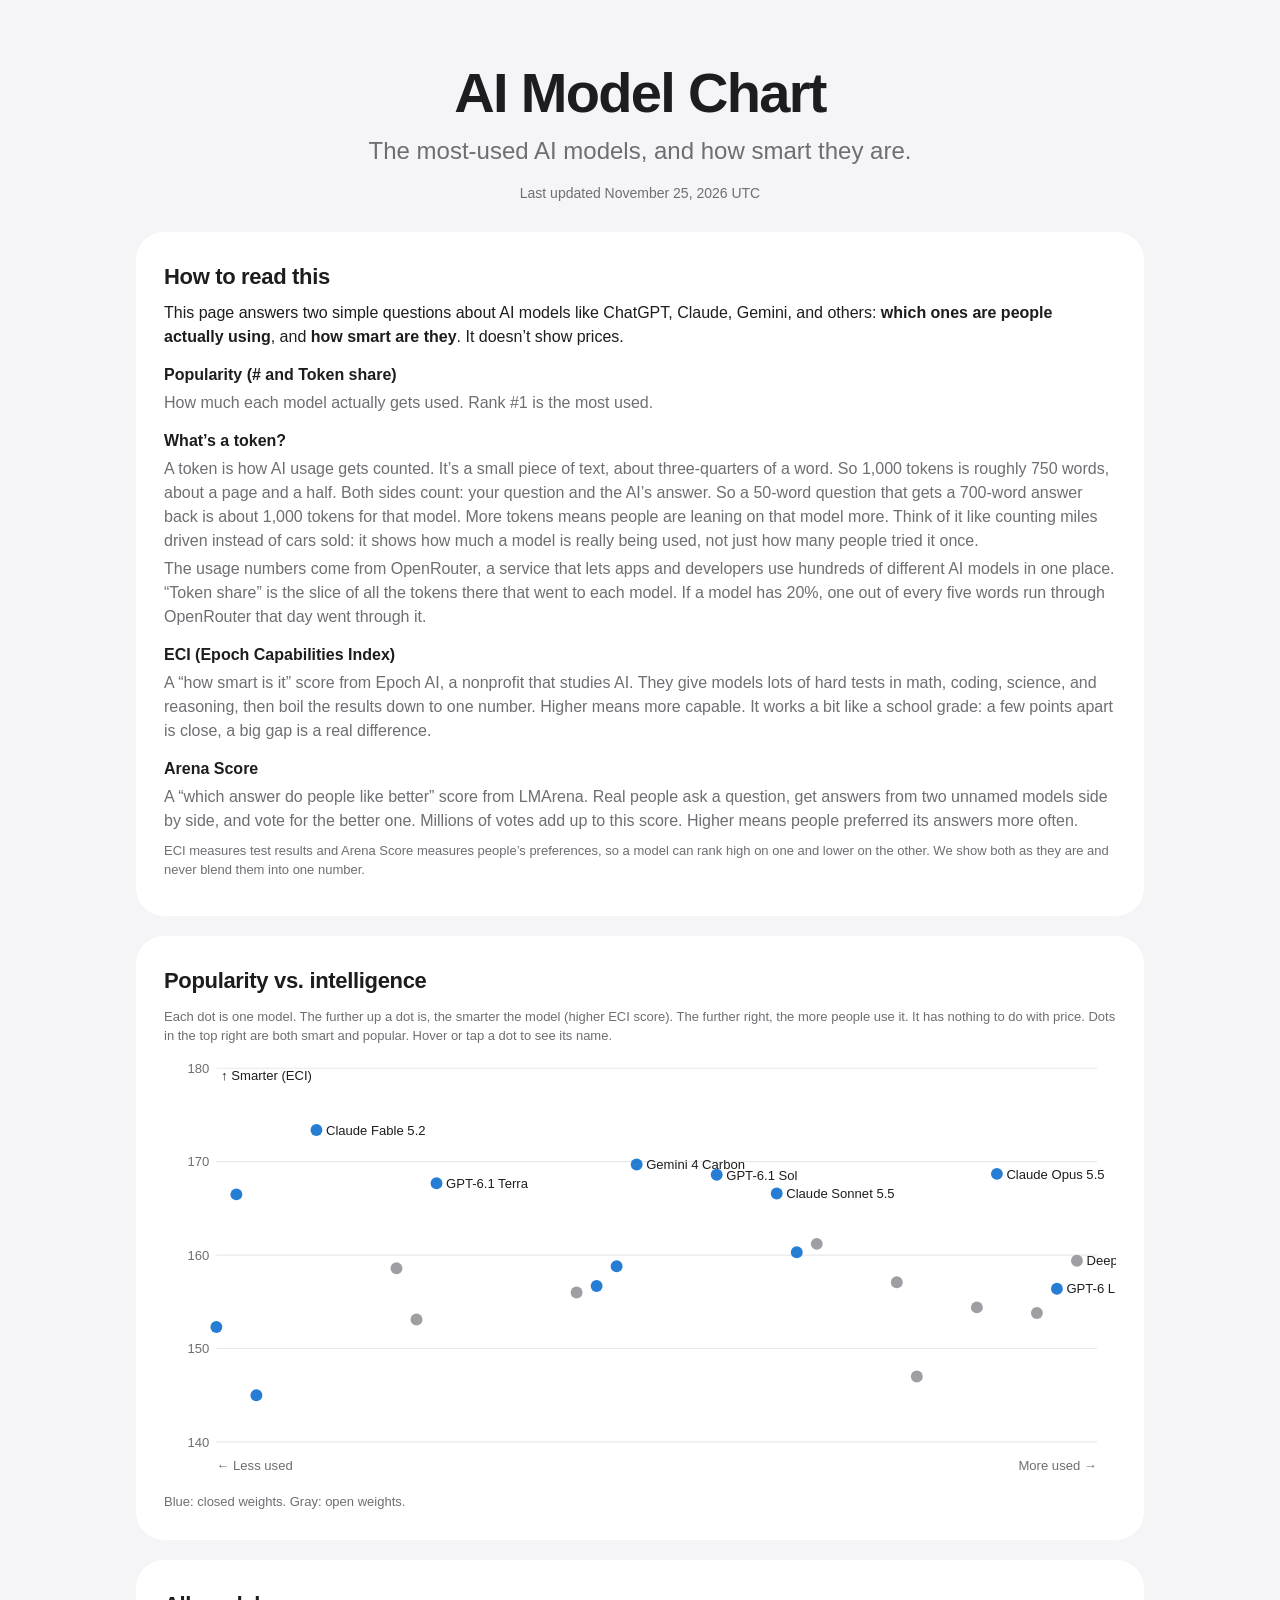
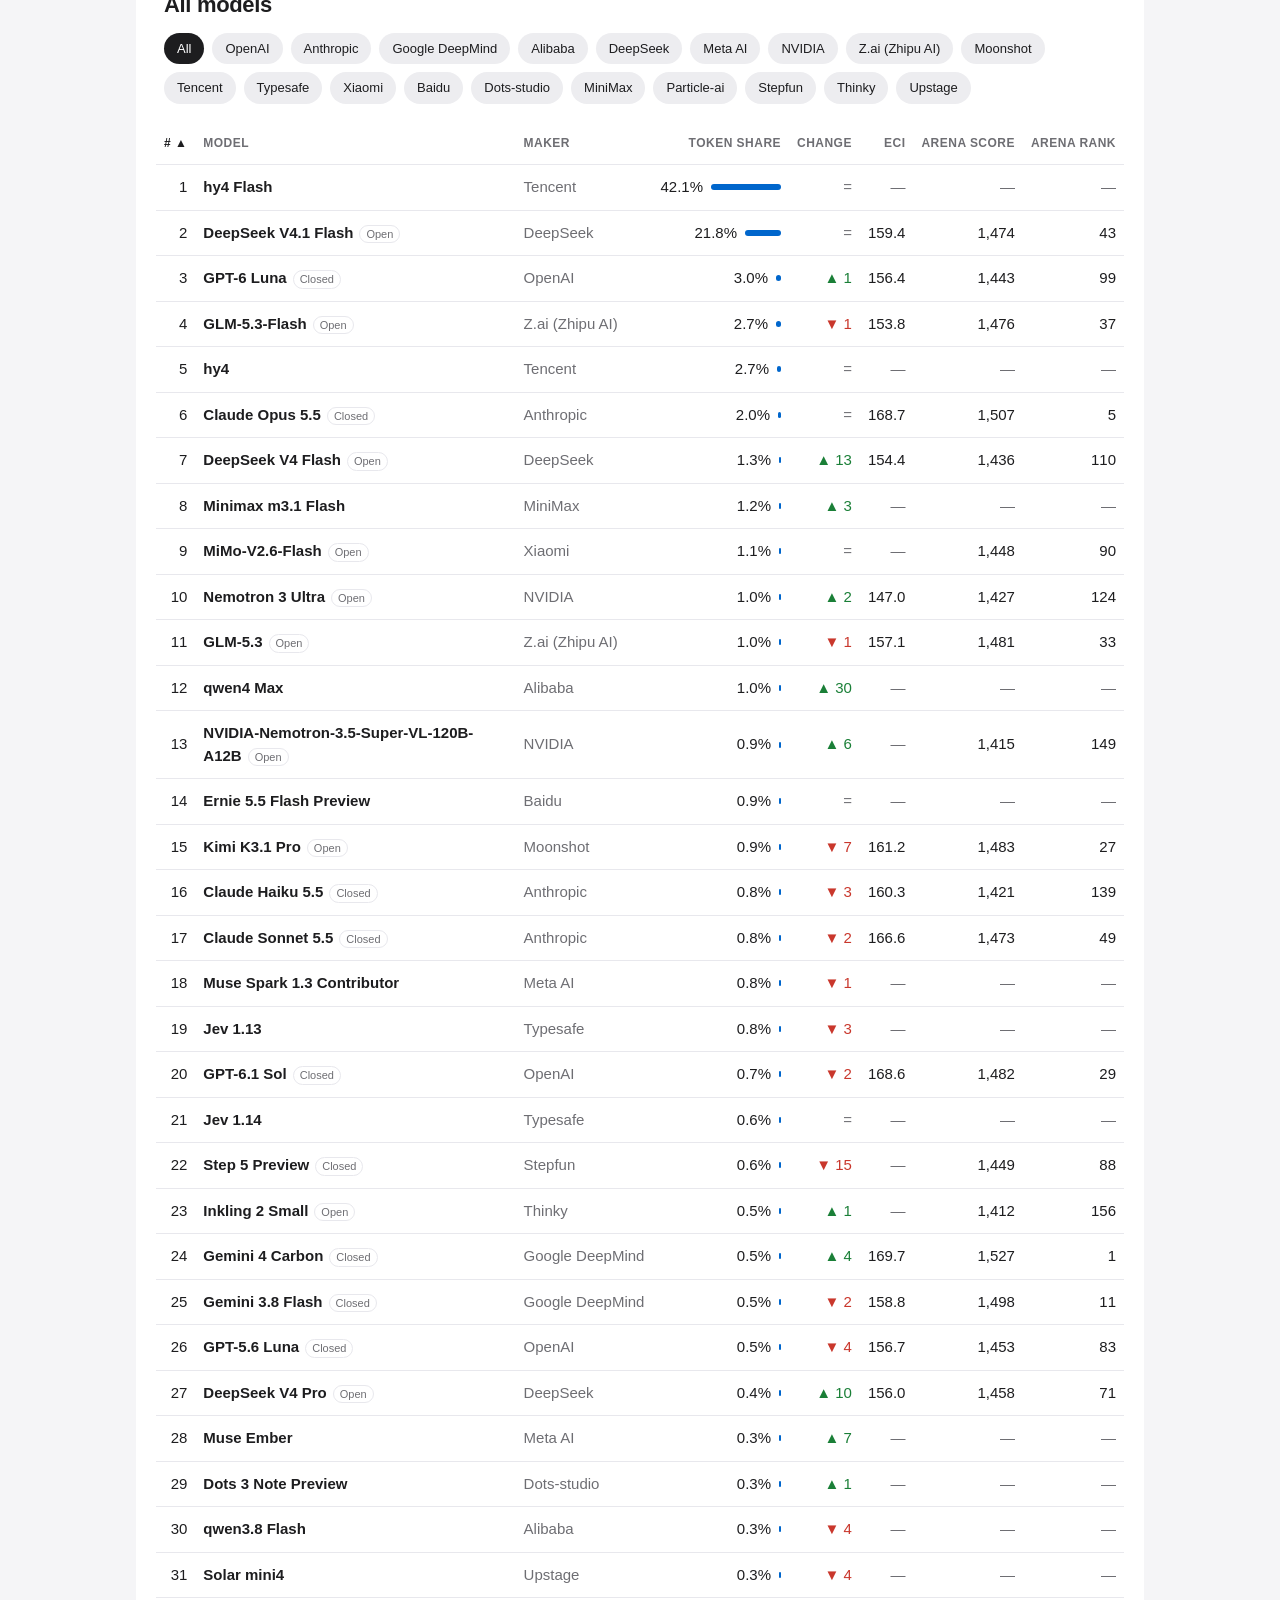
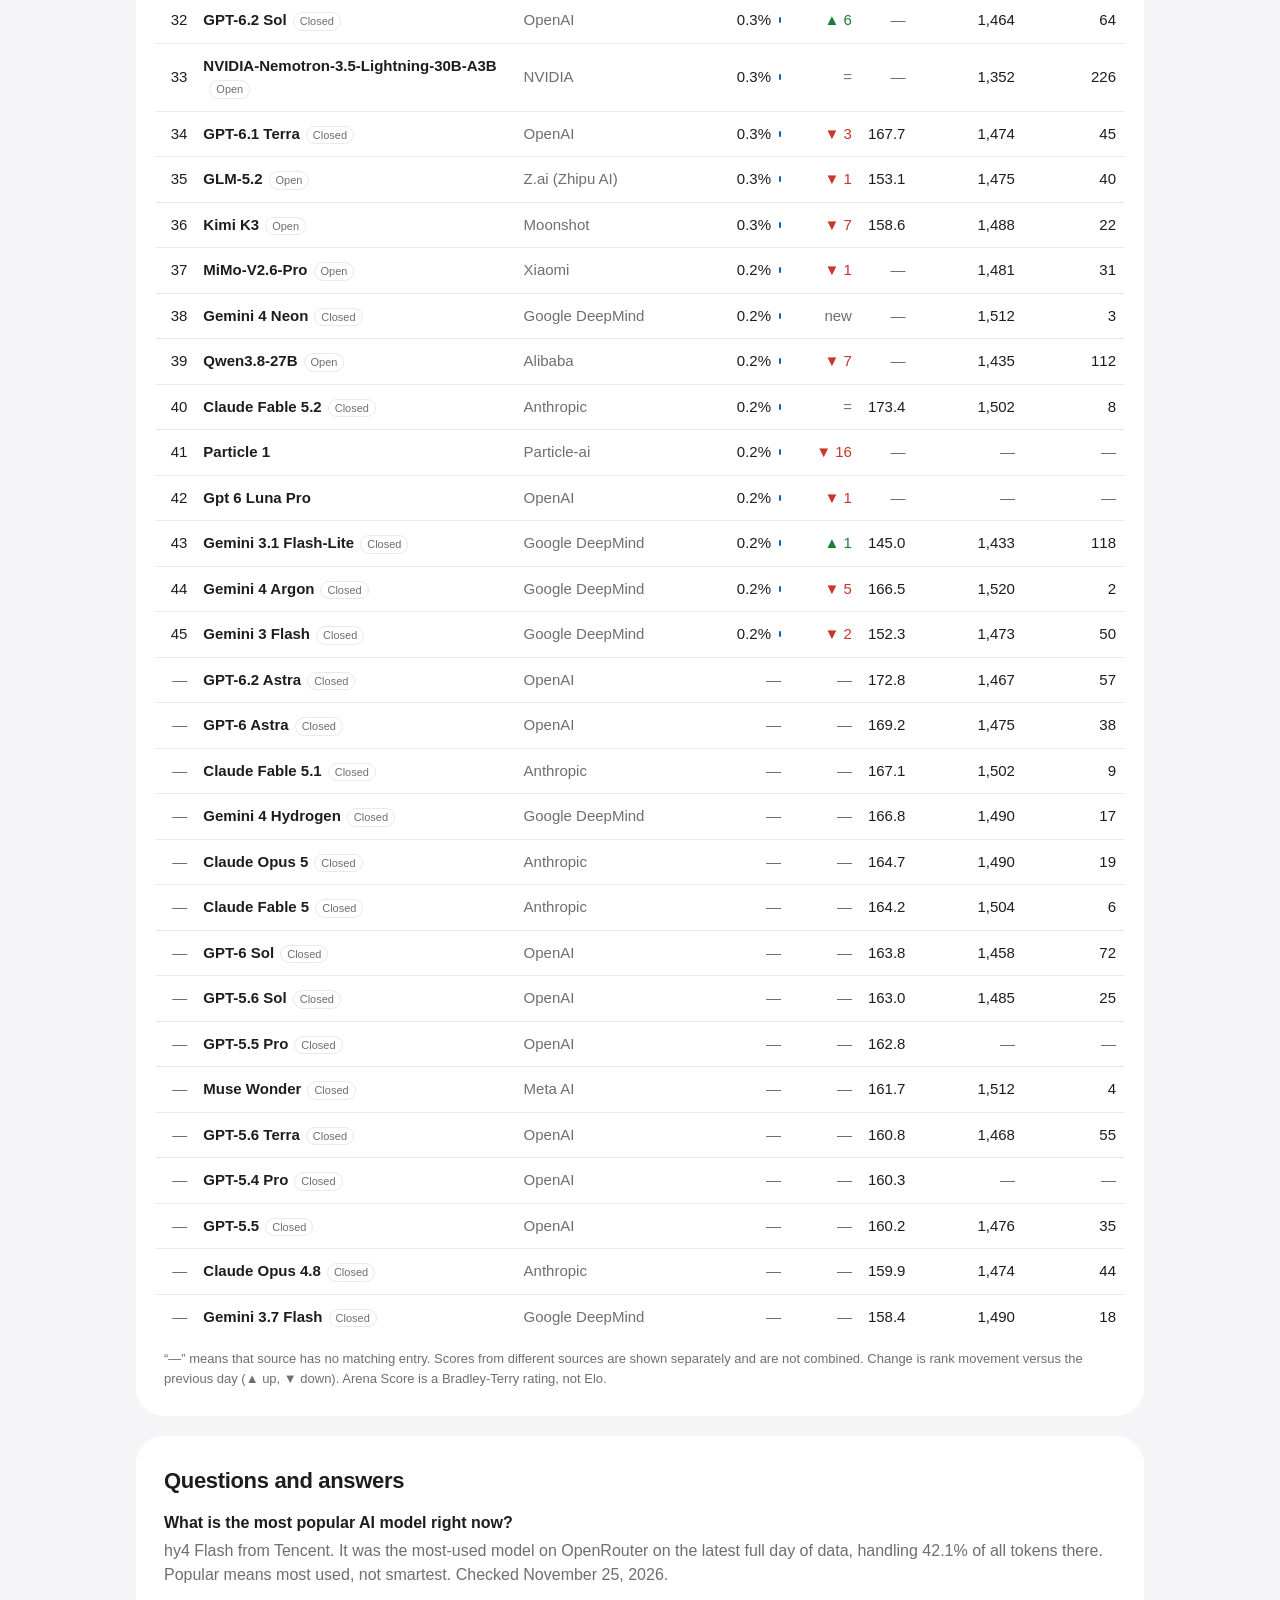
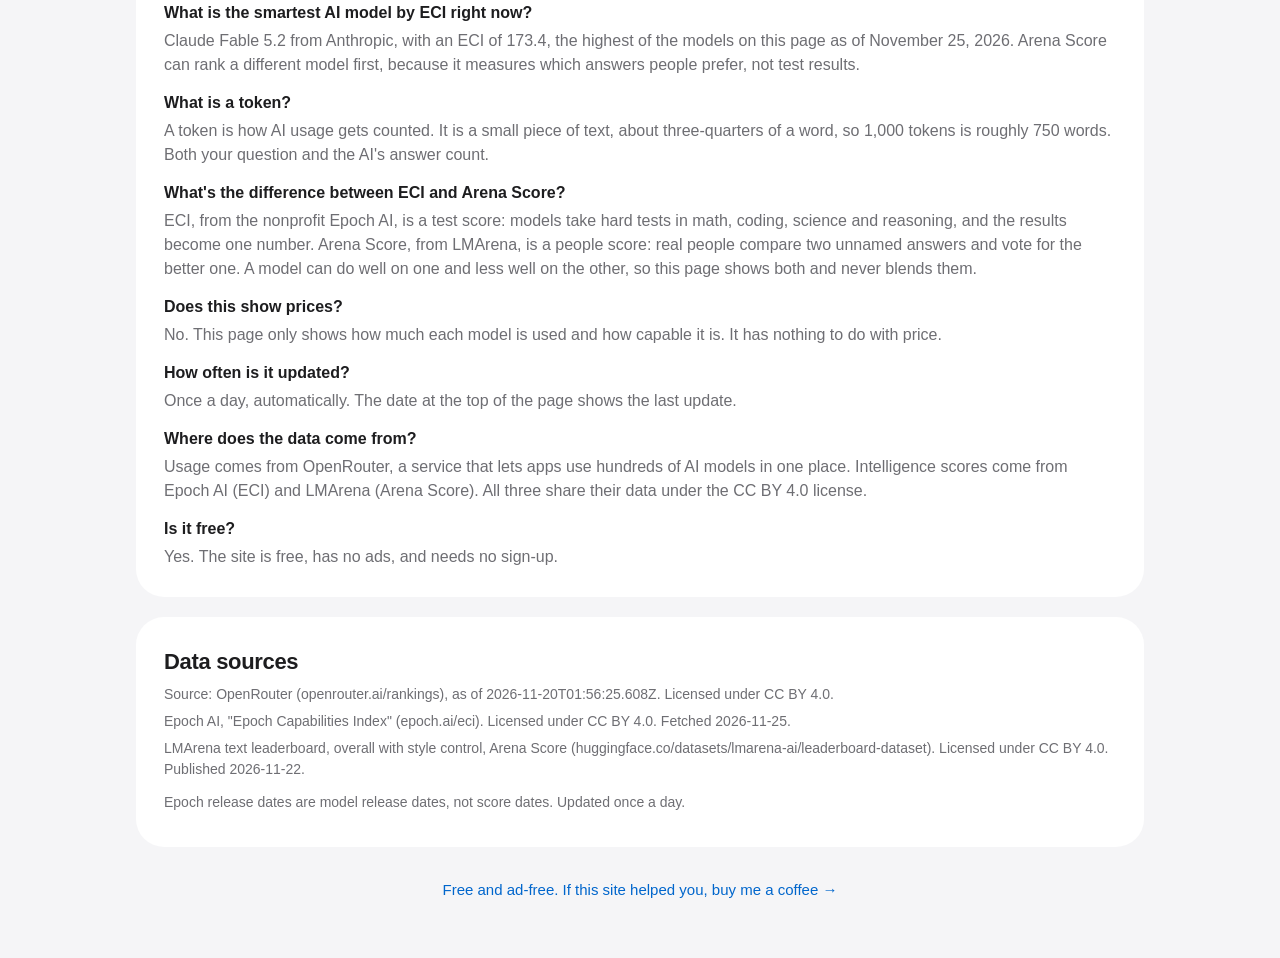
==== commit 7dc6cbdf: "chore(data): daily update" ====
--- a/index.html
+++ b/index.html
@@ -48,7 +48,7 @@
    "@id": "https://aimodelchart.pages.dev/#webpage",
    "url": "https://aimodelchart.pages.dev/",
    "name": "AI Model Chart — popularity and intelligence of top AI models",
-   "description": "Most-used AI models on OpenRouter as of November 24, 2026: hy4 Flash, DeepSeek V4.1 Flash, GPT-6 Luna, GLM-5.3-Flash, hy4. Highest Epoch ECI: Claude Fable 5.2 (173.4). Top LMArena Arena Score: Gemini 4 Carbon (1526).",
+   "description": "Most-used AI models on OpenRouter as of November 25, 2026: hy4 Flash, DeepSeek V4.1 Flash, GPT-6 Luna, GLM-5.3-Flash, hy4. Highest Epoch ECI: Claude Fable 5.2 (173.4). Top LMArena Arena Score: Gemini 4 Carbon (1526).",
    "isPartOf": {
     "@id": "https://aimodelchart.pages.dev/#website"
    },
@@ -57,13 +57,13 @@
    },
    "primaryImageOfPage": "https://aimodelchart.pages.dev/og-image.png",
    "inLanguage": "en",
-   "dateModified": "2026-11-24T00:07:22Z"
+   "dateModified": "2026-11-25T00:07:28Z"
   },
   {
    "@type": "Dataset",
    "@id": "https://aimodelchart.pages.dev/#dataset",
    "name": "AI Model Chart: AI model popularity and intelligence",
-   "description": "Daily table of the most-used AI models (OpenRouter token share and rank) alongside Epoch Capabilities Index (ECI) and LMArena Arena Score. Sources are shown separately and never combined. Most-used AI models on OpenRouter as of November 24, 2026: hy4 Flash, DeepSeek V4.1 Flash, GPT-6 Luna, GLM-5.3-Flash, hy4. Highest Epoch ECI: Claude Fable 5.2 (173.4). Top LMArena Arena Score: Gemini 4 Carbon (1526).",
+   "description": "Daily table of the most-used AI models (OpenRouter token share and rank) alongside Epoch Capabilities Index (ECI) and LMArena Arena Score. Sources are shown separately and never combined. Most-used AI models on OpenRouter as of November 25, 2026: hy4 Flash, DeepSeek V4.1 Flash, GPT-6 Luna, GLM-5.3-Flash, hy4. Highest Epoch ECI: Claude Fable 5.2 (173.4). Top LMArena Arena Score: Gemini 4 Carbon (1526).",
    "url": "https://aimodelchart.pages.dev/",
    "creator": {
     "@type": "Person",
@@ -123,8 +123,8 @@
      "contentUrl": "https://aimodelchart.pages.dev/data/latest.json"
     }
    ],
-   "dateModified": "2026-11-24T00:07:22Z",
-   "temporalCoverage": "2026-11-24"
+   "dateModified": "2026-11-25T00:07:28Z",
+   "temporalCoverage": "2026-11-25"
   },
   {
    "@type": "FAQPage",
@@ -135,7 +135,7 @@
      "name": "What is the most popular AI model right now?",
      "acceptedAnswer": {
       "@type": "Answer",
-      "text": "hy4 Flash from Tencent. It was the most-used model on OpenRouter on the latest full day of data, handling 42.1% of all tokens there. Popular means most used, not smartest. Checked November 24, 2026."
+      "text": "hy4 Flash from Tencent. It was the most-used model on OpenRouter on the latest full day of data, handling 42.1% of all tokens there. Popular means most used, not smartest. Checked November 25, 2026."
      }
     },
     {
@@ -143,7 +143,7 @@
      "name": "What is the smartest AI model by ECI right now?",
      "acceptedAnswer": {
       "@type": "Answer",
-      "text": "Claude Fable 5.2 from Anthropic, with an ECI of 173.4, the highest of the models on this page as of November 24, 2026. Arena Score can rank a different model first, because it measures which answers people prefer, not test results."
+      "text": "Claude Fable 5.2 from Anthropic, with an ECI of 173.4, the highest of the models on this page as of November 25, 2026. Arena Score can rank a different model first, because it measures which answers people prefer, not test results."
      }
     },
     {
@@ -207,7 +207,7 @@
   <header class="hero">
     <h1>AI Model Chart</h1>
     <p class="sub">The most-used AI models, and how smart they are.</p>
-    <p class="updated" id="updated"><!-- UPDATED:START -->Last updated November 24, 2026 UTC<!-- UPDATED:END --></p>
+    <p class="updated" id="updated"><!-- UPDATED:START -->Last updated November 25, 2026 UTC<!-- UPDATED:END --></p>
   </header>
 
   <section class="card explain" aria-labelledby="how-h">
@@ -322,9 +322,9 @@
     <h2 id="faq-h">Questions and answers</h2>
     <dl><!-- FAQ:START -->
       <dt>What is the most popular AI model right now?</dt>
-      <dd>hy4 Flash from Tencent. It was the most-used model on OpenRouter on the latest full day of data, handling 42.1% of all tokens there. Popular means most used, not smartest. Checked November 24, 2026.</dd>
+      <dd>hy4 Flash from Tencent. It was the most-used model on OpenRouter on the latest full day of data, handling 42.1% of all tokens there. Popular means most used, not smartest. Checked November 25, 2026.</dd>
       <dt>What is the smartest AI model by ECI right now?</dt>
-      <dd>Claude Fable 5.2 from Anthropic, with an ECI of 173.4, the highest of the models on this page as of November 24, 2026. Arena Score can rank a different model first, because it measures which answers people prefer, not test results.</dd>
+      <dd>Claude Fable 5.2 from Anthropic, with an ECI of 173.4, the highest of the models on this page as of November 25, 2026. Arena Score can rank a different model first, because it measures which answers people prefer, not test results.</dd>
       <dt>What is a token?</dt>
       <dd>A token is how AI usage gets counted. It is a small piece of text, about three-quarters of a word, so 1,000 tokens is roughly 750 words. Both your question and the AI's answer count.</dd>
       <dt>What's the difference between ECI and Arena Score?</dt>
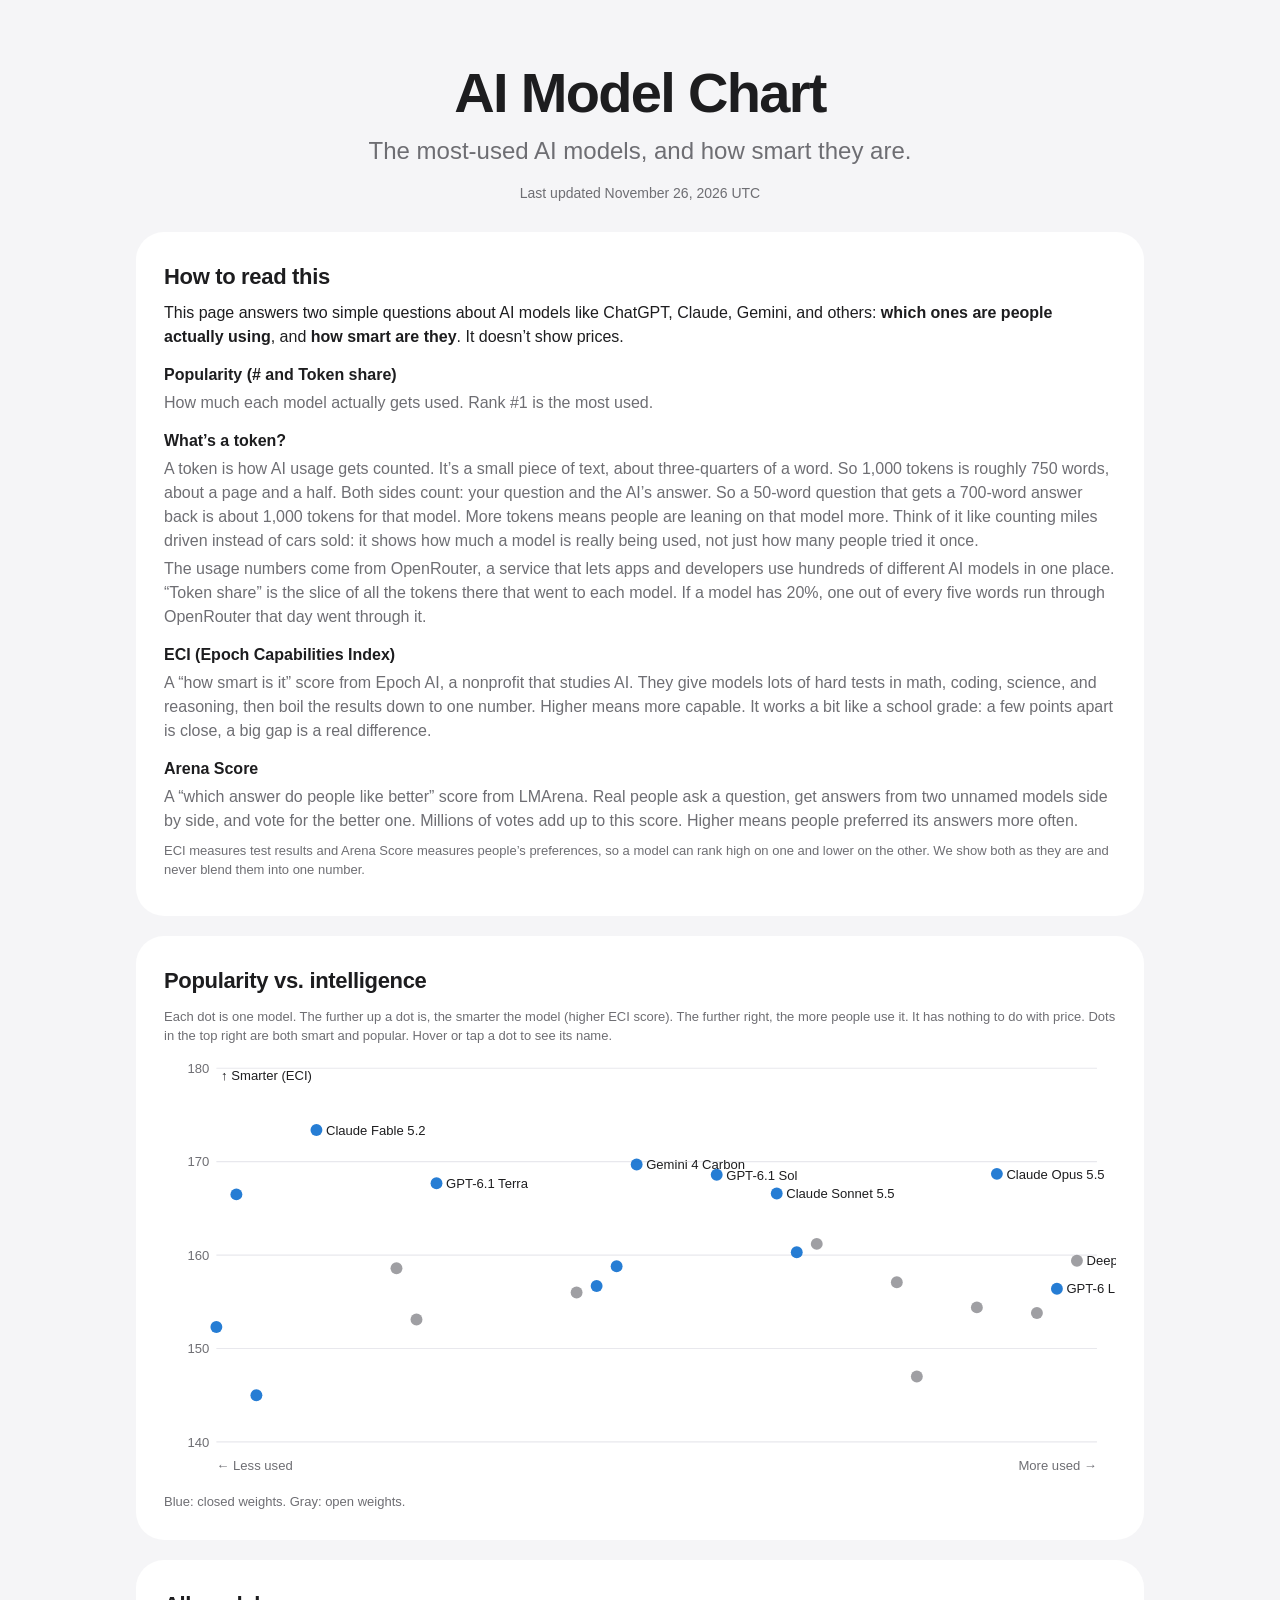
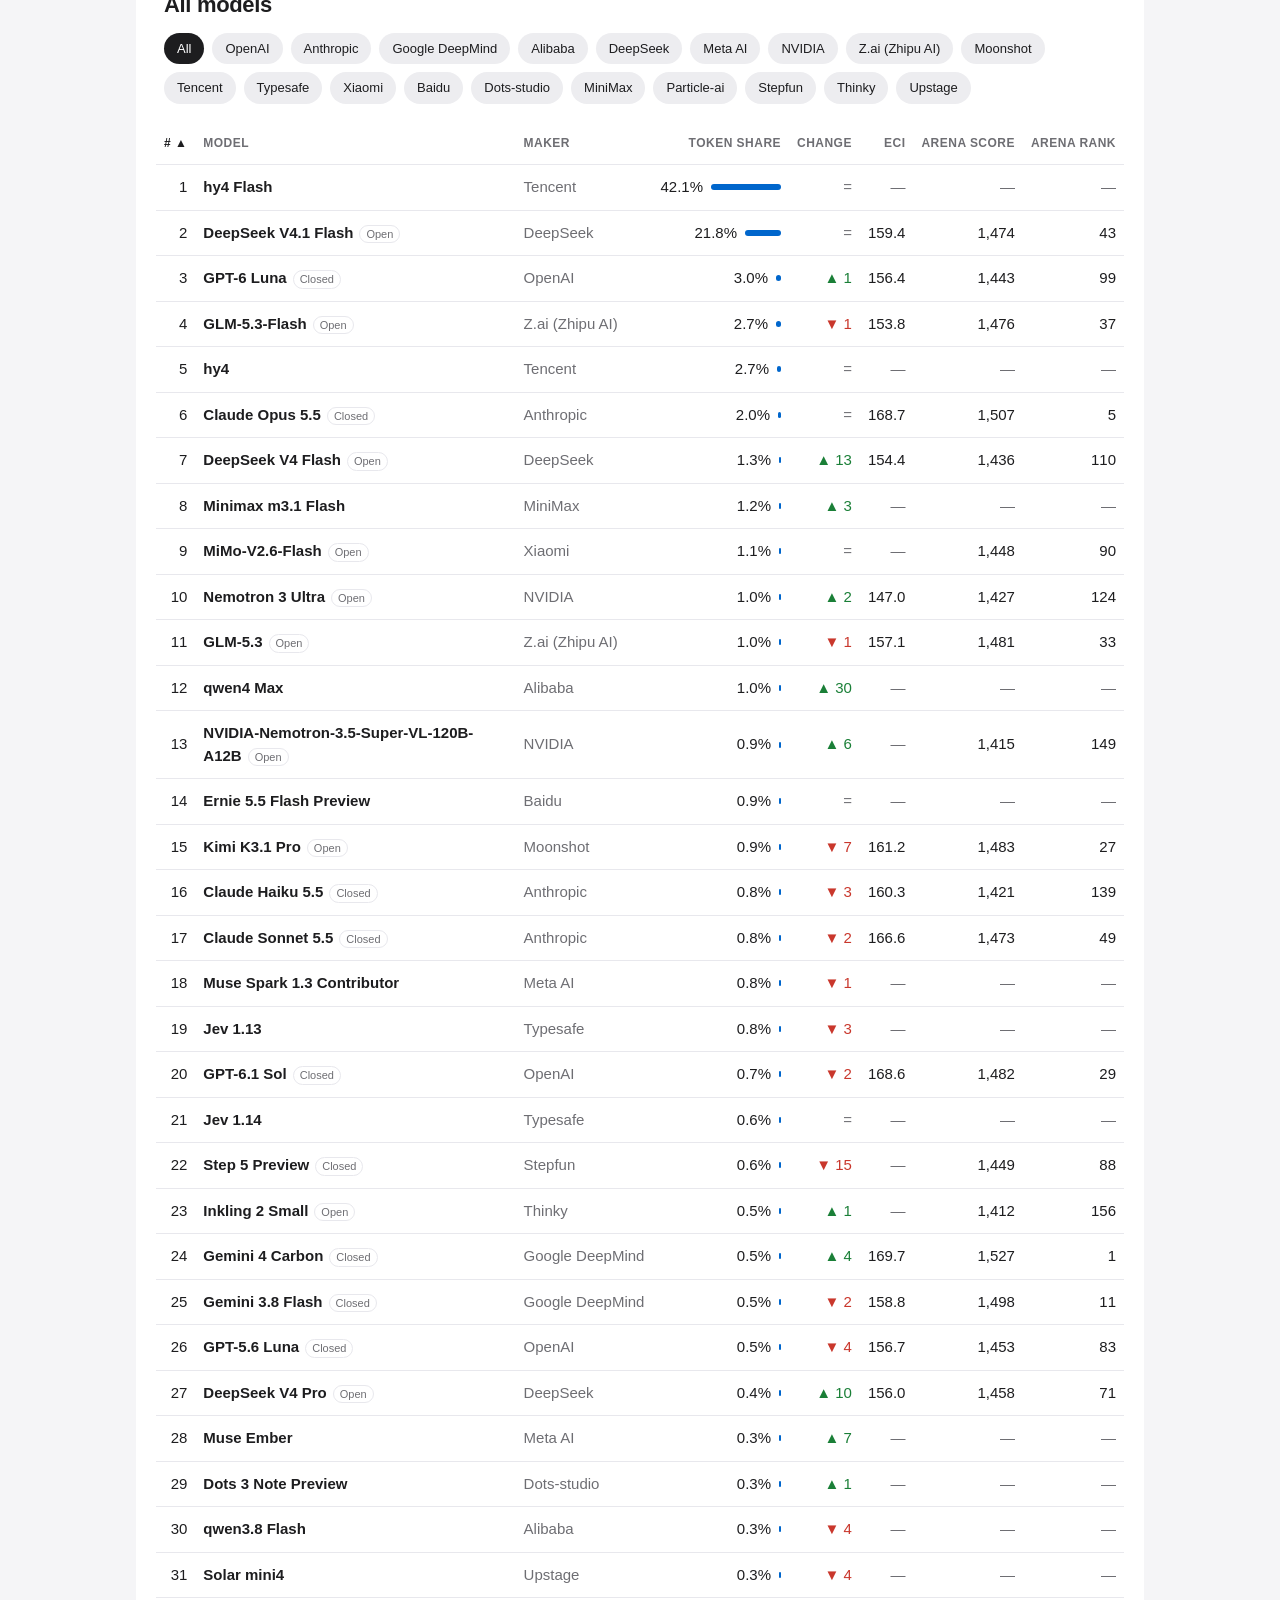
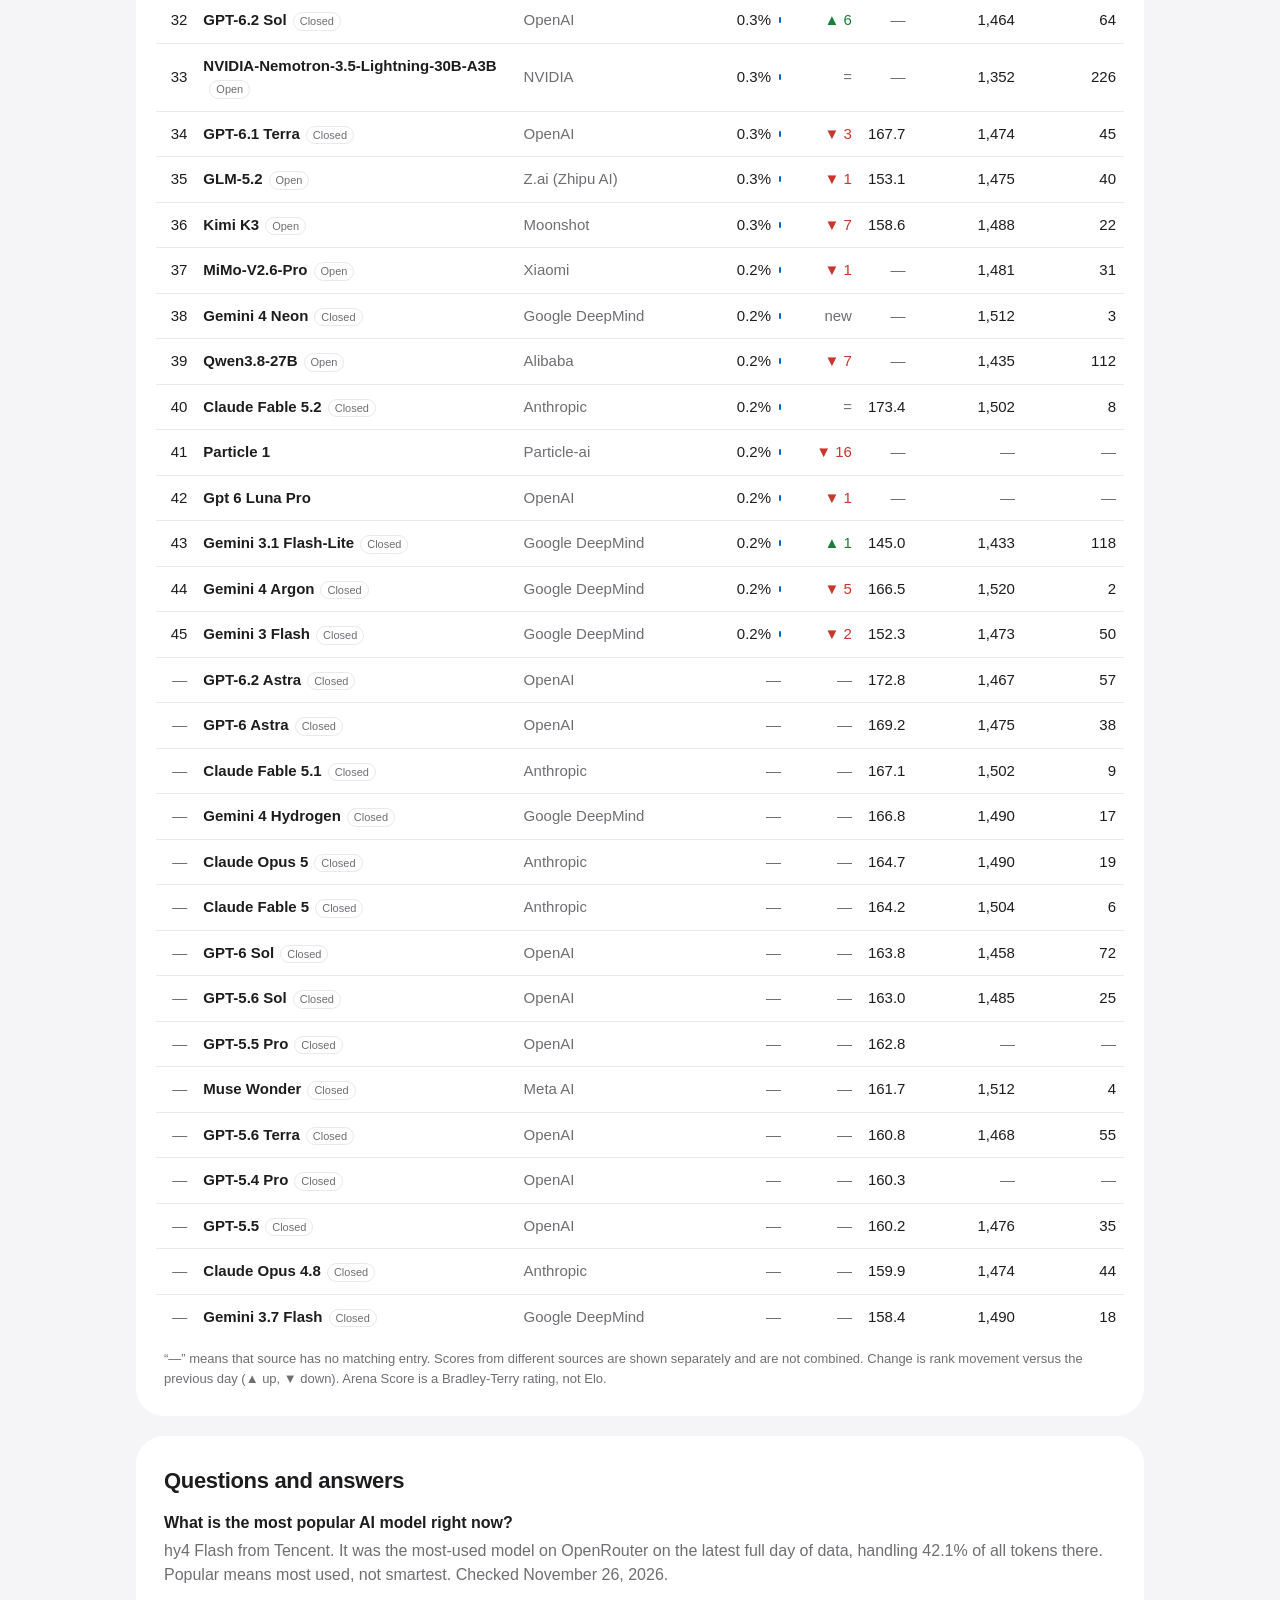
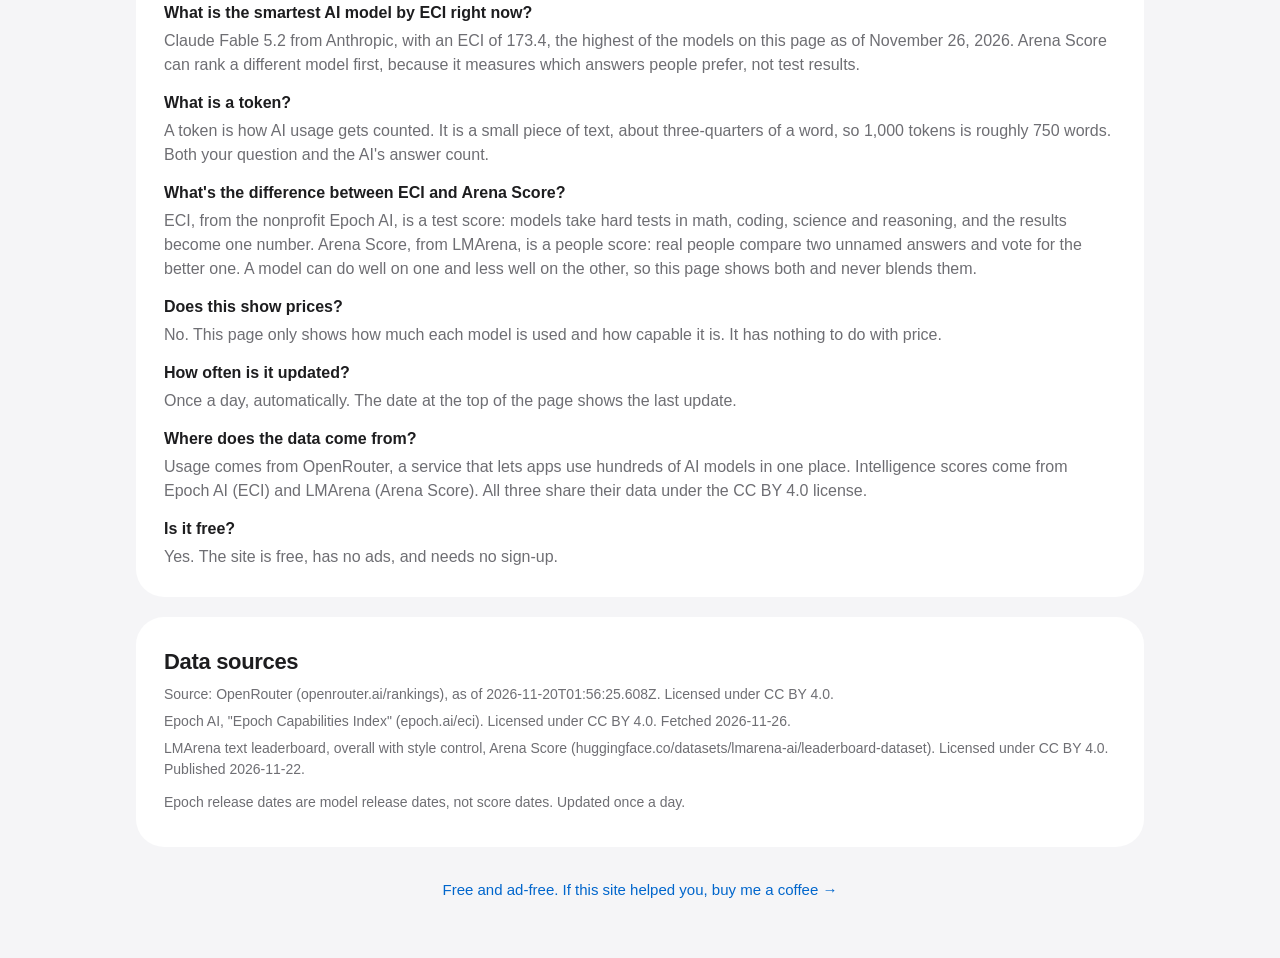
==== commit 48b32d38: "chore(data): daily update" ====
--- a/index.html
+++ b/index.html
@@ -48,7 +48,7 @@
    "@id": "https://aimodelchart.pages.dev/#webpage",
    "url": "https://aimodelchart.pages.dev/",
    "name": "AI Model Chart — popularity and intelligence of top AI models",
-   "description": "Most-used AI models on OpenRouter as of November 25, 2026: hy4 Flash, DeepSeek V4.1 Flash, GPT-6 Luna, GLM-5.3-Flash, hy4. Highest Epoch ECI: Claude Fable 5.2 (173.4). Top LMArena Arena Score: Gemini 4 Carbon (1526).",
+   "description": "Most-used AI models on OpenRouter as of November 26, 2026: hy4 Flash, DeepSeek V4.1 Flash, GPT-6 Luna, GLM-5.3-Flash, hy4. Highest Epoch ECI: Claude Fable 5.2 (173.4). Top LMArena Arena Score: Gemini 4 Carbon (1526).",
    "isPartOf": {
     "@id": "https://aimodelchart.pages.dev/#website"
    },
@@ -57,13 +57,13 @@
    },
    "primaryImageOfPage": "https://aimodelchart.pages.dev/og-image.png",
    "inLanguage": "en",
-   "dateModified": "2026-11-25T00:07:28Z"
+   "dateModified": "2026-11-26T00:07:08Z"
   },
   {
    "@type": "Dataset",
    "@id": "https://aimodelchart.pages.dev/#dataset",
    "name": "AI Model Chart: AI model popularity and intelligence",
-   "description": "Daily table of the most-used AI models (OpenRouter token share and rank) alongside Epoch Capabilities Index (ECI) and LMArena Arena Score. Sources are shown separately and never combined. Most-used AI models on OpenRouter as of November 25, 2026: hy4 Flash, DeepSeek V4.1 Flash, GPT-6 Luna, GLM-5.3-Flash, hy4. Highest Epoch ECI: Claude Fable 5.2 (173.4). Top LMArena Arena Score: Gemini 4 Carbon (1526).",
+   "description": "Daily table of the most-used AI models (OpenRouter token share and rank) alongside Epoch Capabilities Index (ECI) and LMArena Arena Score. Sources are shown separately and never combined. Most-used AI models on OpenRouter as of November 26, 2026: hy4 Flash, DeepSeek V4.1 Flash, GPT-6 Luna, GLM-5.3-Flash, hy4. Highest Epoch ECI: Claude Fable 5.2 (173.4). Top LMArena Arena Score: Gemini 4 Carbon (1526).",
    "url": "https://aimodelchart.pages.dev/",
    "creator": {
     "@type": "Person",
@@ -123,8 +123,8 @@
      "contentUrl": "https://aimodelchart.pages.dev/data/latest.json"
     }
    ],
-   "dateModified": "2026-11-25T00:07:28Z",
-   "temporalCoverage": "2026-11-25"
+   "dateModified": "2026-11-26T00:07:08Z",
+   "temporalCoverage": "2026-11-26"
   },
   {
    "@type": "FAQPage",
@@ -135,7 +135,7 @@
      "name": "What is the most popular AI model right now?",
      "acceptedAnswer": {
       "@type": "Answer",
-      "text": "hy4 Flash from Tencent. It was the most-used model on OpenRouter on the latest full day of data, handling 42.1% of all tokens there. Popular means most used, not smartest. Checked November 25, 2026."
+      "text": "hy4 Flash from Tencent. It was the most-used model on OpenRouter on the latest full day of data, handling 42.1% of all tokens there. Popular means most used, not smartest. Checked November 26, 2026."
      }
     },
     {
@@ -143,7 +143,7 @@
      "name": "What is the smartest AI model by ECI right now?",
      "acceptedAnswer": {
       "@type": "Answer",
-      "text": "Claude Fable 5.2 from Anthropic, with an ECI of 173.4, the highest of the models on this page as of November 25, 2026. Arena Score can rank a different model first, because it measures which answers people prefer, not test results."
+      "text": "Claude Fable 5.2 from Anthropic, with an ECI of 173.4, the highest of the models on this page as of November 26, 2026. Arena Score can rank a different model first, because it measures which answers people prefer, not test results."
      }
     },
     {
@@ -207,7 +207,7 @@
   <header class="hero">
     <h1>AI Model Chart</h1>
     <p class="sub">The most-used AI models, and how smart they are.</p>
-    <p class="updated" id="updated"><!-- UPDATED:START -->Last updated November 25, 2026 UTC<!-- UPDATED:END --></p>
+    <p class="updated" id="updated"><!-- UPDATED:START -->Last updated November 26, 2026 UTC<!-- UPDATED:END --></p>
   </header>
 
   <section class="card explain" aria-labelledby="how-h">
@@ -322,9 +322,9 @@
     <h2 id="faq-h">Questions and answers</h2>
     <dl><!-- FAQ:START -->
       <dt>What is the most popular AI model right now?</dt>
-      <dd>hy4 Flash from Tencent. It was the most-used model on OpenRouter on the latest full day of data, handling 42.1% of all tokens there. Popular means most used, not smartest. Checked November 25, 2026.</dd>
+      <dd>hy4 Flash from Tencent. It was the most-used model on OpenRouter on the latest full day of data, handling 42.1% of all tokens there. Popular means most used, not smartest. Checked November 26, 2026.</dd>
       <dt>What is the smartest AI model by ECI right now?</dt>
-      <dd>Claude Fable 5.2 from Anthropic, with an ECI of 173.4, the highest of the models on this page as of November 25, 2026. Arena Score can rank a different model first, because it measures which answers people prefer, not test results.</dd>
+      <dd>Claude Fable 5.2 from Anthropic, with an ECI of 173.4, the highest of the models on this page as of November 26, 2026. Arena Score can rank a different model first, because it measures which answers people prefer, not test results.</dd>
       <dt>What is a token?</dt>
       <dd>A token is how AI usage gets counted. It is a small piece of text, about three-quarters of a word, so 1,000 tokens is roughly 750 words. Both your question and the AI's answer count.</dd>
       <dt>What's the difference between ECI and Arena Score?</dt>
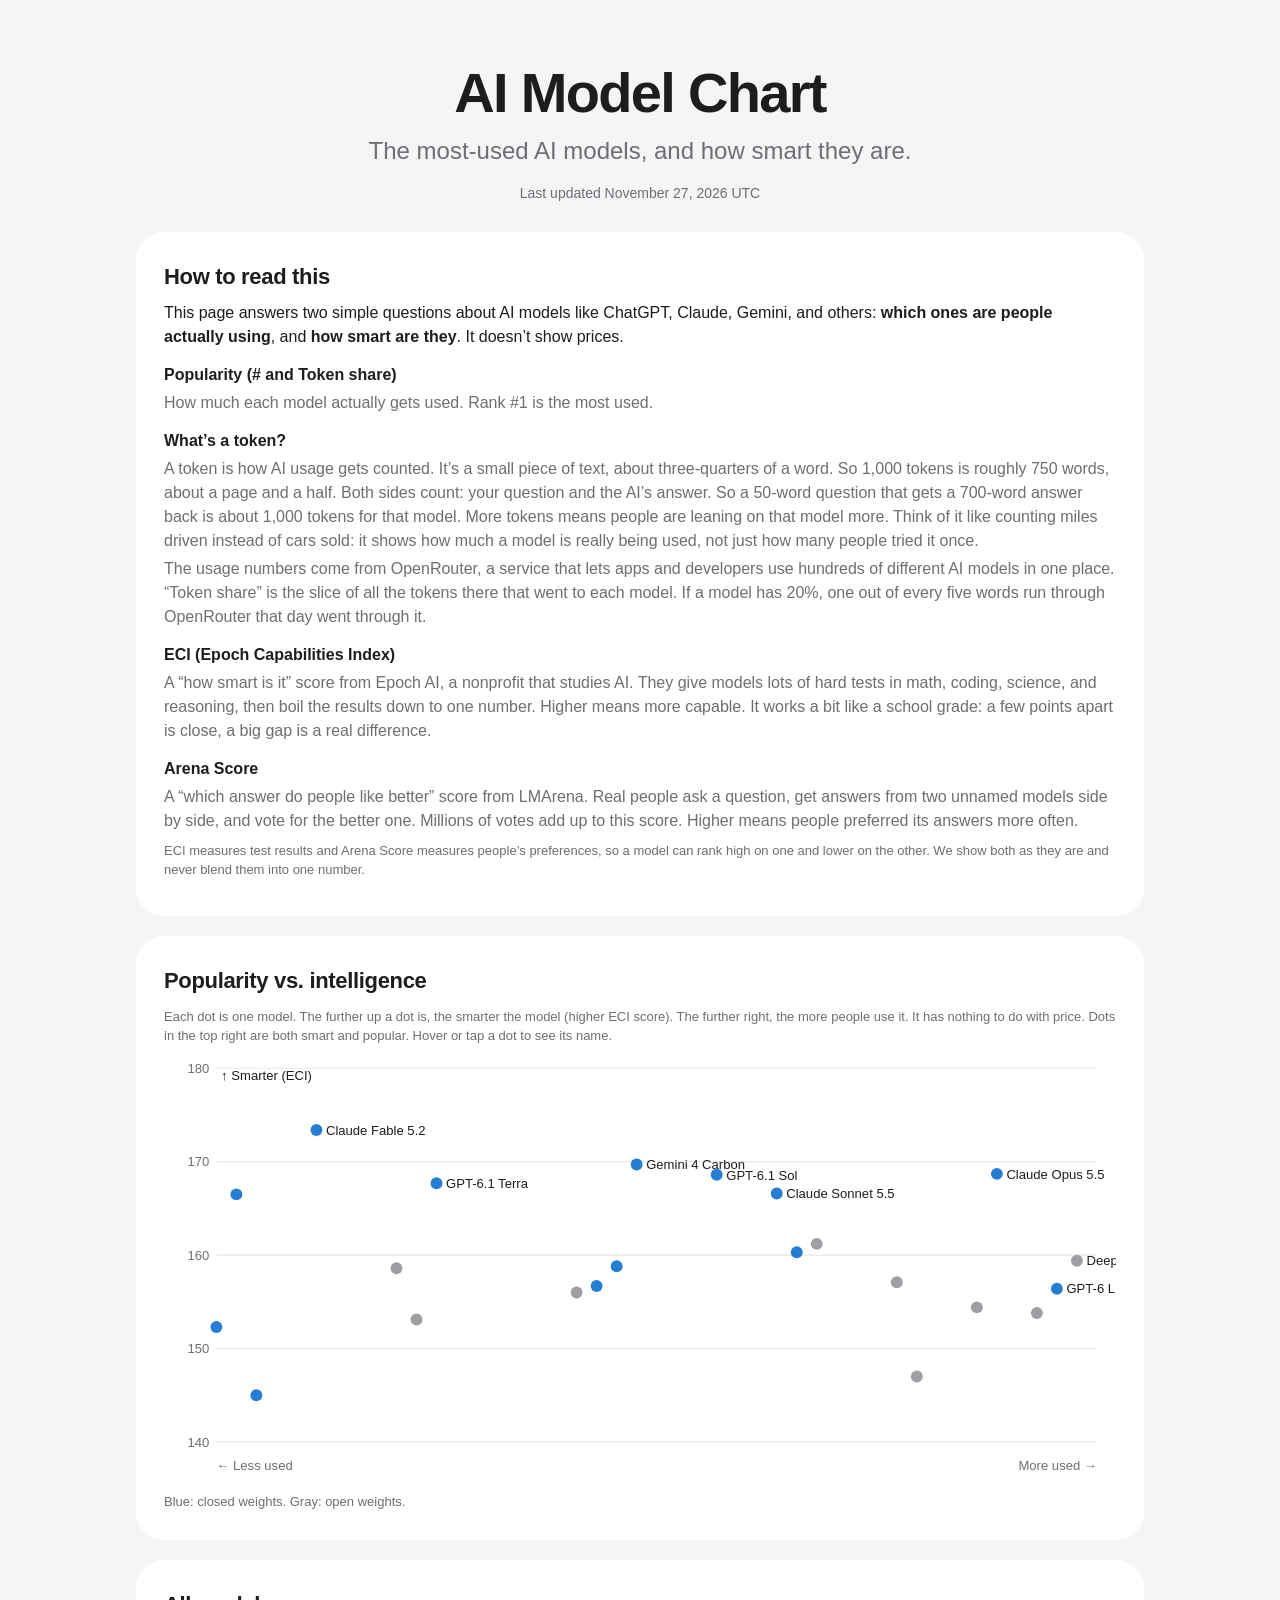
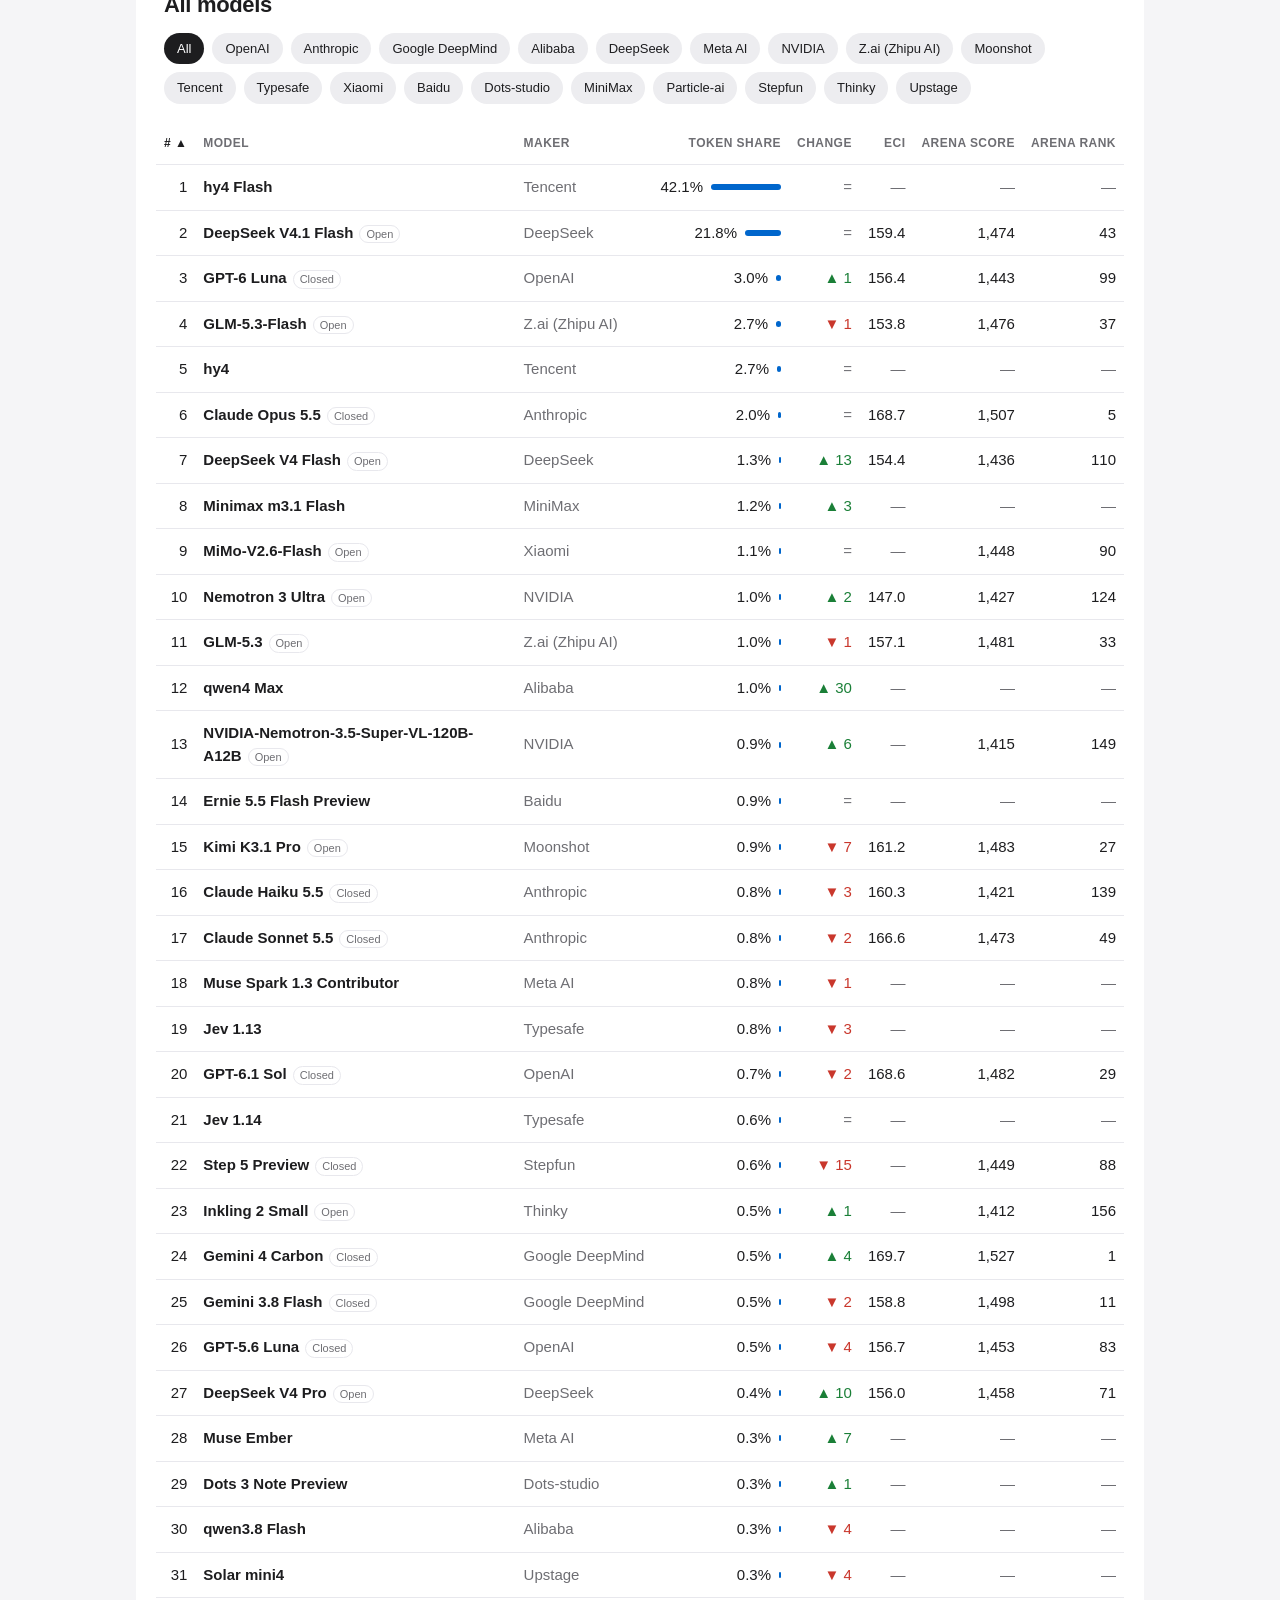
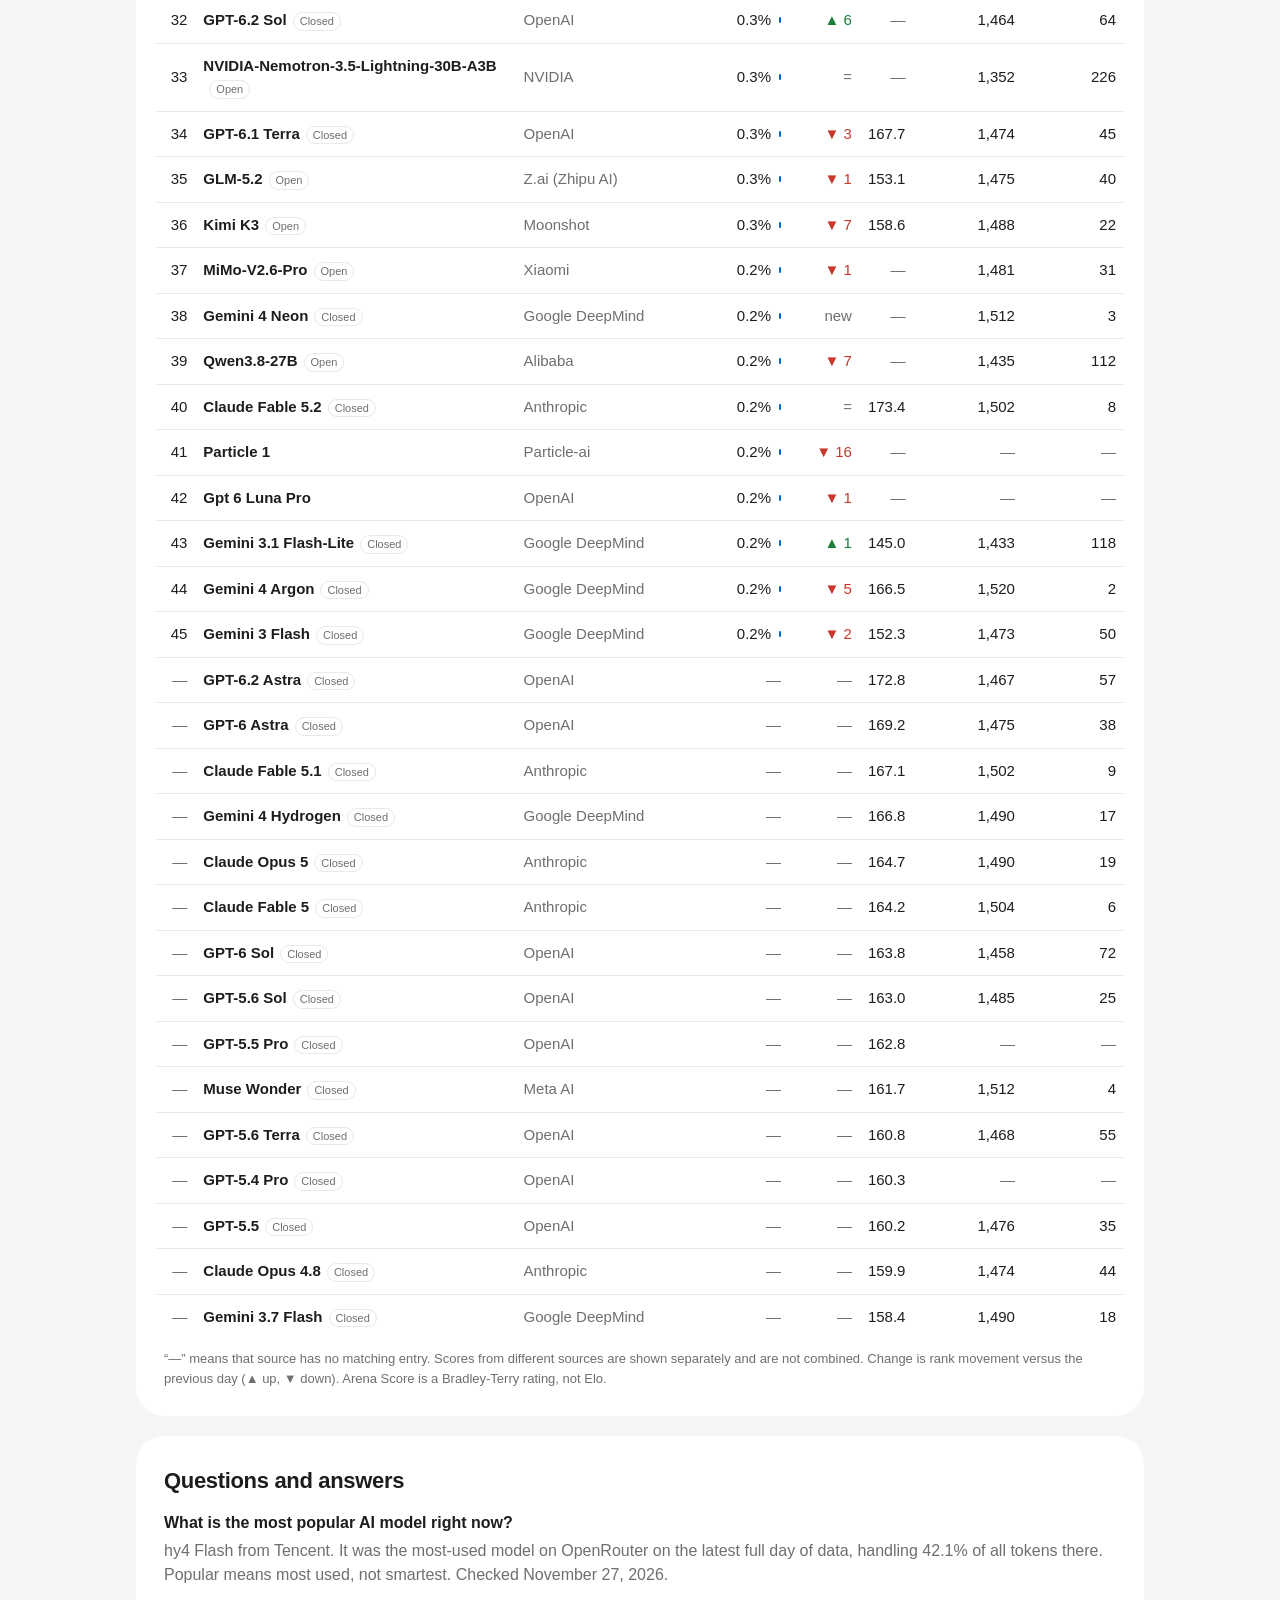
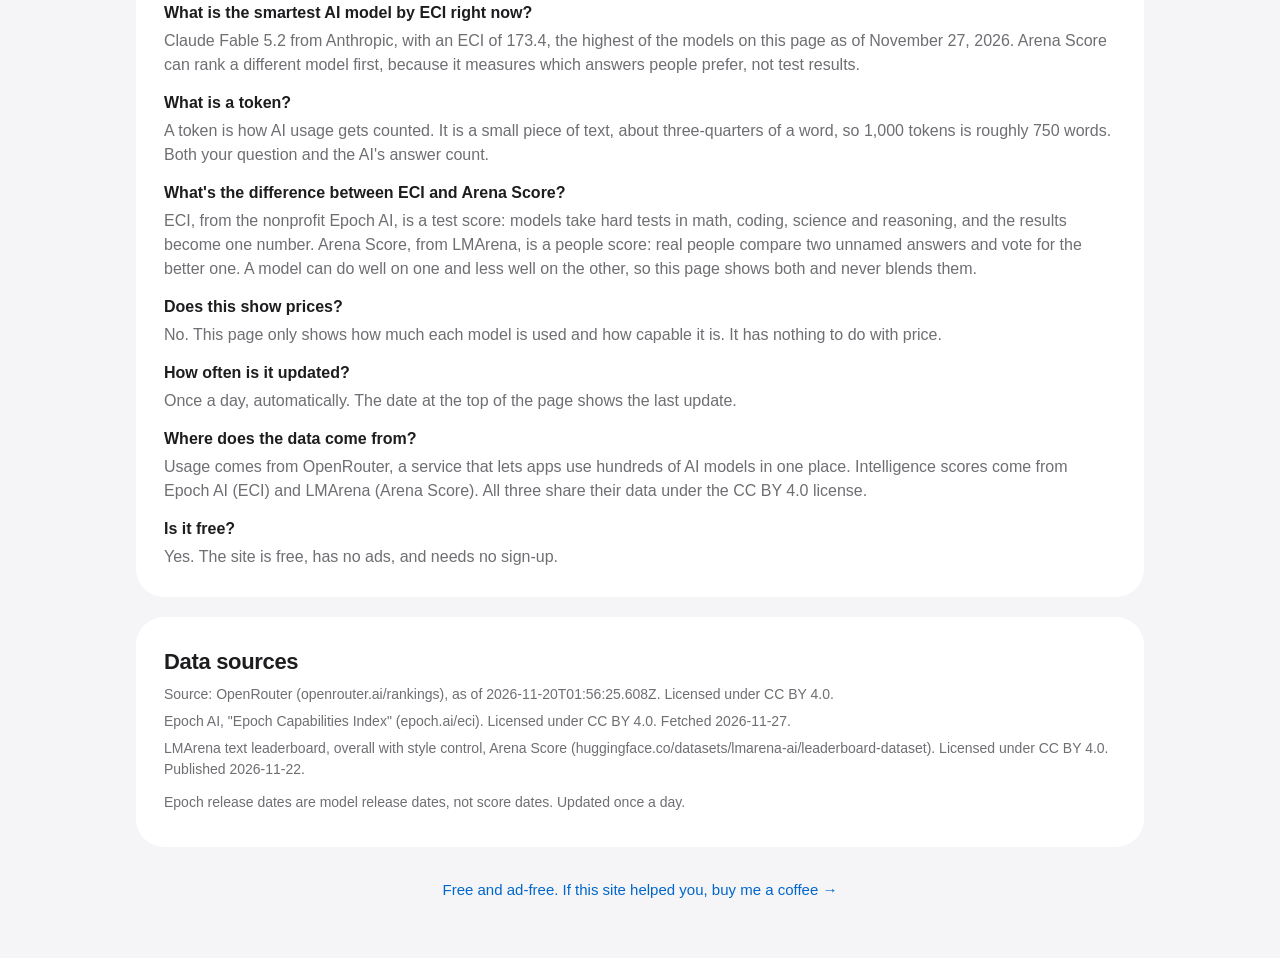
==== commit 68089b90: "chore(data): daily update" ====
--- a/index.html
+++ b/index.html
@@ -48,7 +48,7 @@
    "@id": "https://aimodelchart.pages.dev/#webpage",
    "url": "https://aimodelchart.pages.dev/",
    "name": "AI Model Chart — popularity and intelligence of top AI models",
-   "description": "Most-used AI models on OpenRouter as of November 26, 2026: hy4 Flash, DeepSeek V4.1 Flash, GPT-6 Luna, GLM-5.3-Flash, hy4. Highest Epoch ECI: Claude Fable 5.2 (173.4). Top LMArena Arena Score: Gemini 4 Carbon (1526).",
+   "description": "Most-used AI models on OpenRouter as of November 27, 2026: hy4 Flash, DeepSeek V4.1 Flash, GPT-6 Luna, GLM-5.3-Flash, hy4. Highest Epoch ECI: Claude Fable 5.2 (173.4). Top LMArena Arena Score: Gemini 4 Carbon (1526).",
    "isPartOf": {
     "@id": "https://aimodelchart.pages.dev/#website"
    },
@@ -57,13 +57,13 @@
    },
    "primaryImageOfPage": "https://aimodelchart.pages.dev/og-image.png",
    "inLanguage": "en",
-   "dateModified": "2026-11-26T00:07:08Z"
+   "dateModified": "2026-11-27T00:07:12Z"
   },
   {
    "@type": "Dataset",
    "@id": "https://aimodelchart.pages.dev/#dataset",
    "name": "AI Model Chart: AI model popularity and intelligence",
-   "description": "Daily table of the most-used AI models (OpenRouter token share and rank) alongside Epoch Capabilities Index (ECI) and LMArena Arena Score. Sources are shown separately and never combined. Most-used AI models on OpenRouter as of November 26, 2026: hy4 Flash, DeepSeek V4.1 Flash, GPT-6 Luna, GLM-5.3-Flash, hy4. Highest Epoch ECI: Claude Fable 5.2 (173.4). Top LMArena Arena Score: Gemini 4 Carbon (1526).",
+   "description": "Daily table of the most-used AI models (OpenRouter token share and rank) alongside Epoch Capabilities Index (ECI) and LMArena Arena Score. Sources are shown separately and never combined. Most-used AI models on OpenRouter as of November 27, 2026: hy4 Flash, DeepSeek V4.1 Flash, GPT-6 Luna, GLM-5.3-Flash, hy4. Highest Epoch ECI: Claude Fable 5.2 (173.4). Top LMArena Arena Score: Gemini 4 Carbon (1526).",
    "url": "https://aimodelchart.pages.dev/",
    "creator": {
     "@type": "Person",
@@ -123,8 +123,8 @@
      "contentUrl": "https://aimodelchart.pages.dev/data/latest.json"
     }
    ],
-   "dateModified": "2026-11-26T00:07:08Z",
-   "temporalCoverage": "2026-11-26"
+   "dateModified": "2026-11-27T00:07:12Z",
+   "temporalCoverage": "2026-11-27"
   },
   {
    "@type": "FAQPage",
@@ -135,7 +135,7 @@
      "name": "What is the most popular AI model right now?",
      "acceptedAnswer": {
       "@type": "Answer",
-      "text": "hy4 Flash from Tencent. It was the most-used model on OpenRouter on the latest full day of data, handling 42.1% of all tokens there. Popular means most used, not smartest. Checked November 26, 2026."
+      "text": "hy4 Flash from Tencent. It was the most-used model on OpenRouter on the latest full day of data, handling 42.1% of all tokens there. Popular means most used, not smartest. Checked November 27, 2026."
      }
     },
     {
@@ -143,7 +143,7 @@
      "name": "What is the smartest AI model by ECI right now?",
      "acceptedAnswer": {
       "@type": "Answer",
-      "text": "Claude Fable 5.2 from Anthropic, with an ECI of 173.4, the highest of the models on this page as of November 26, 2026. Arena Score can rank a different model first, because it measures which answers people prefer, not test results."
+      "text": "Claude Fable 5.2 from Anthropic, with an ECI of 173.4, the highest of the models on this page as of November 27, 2026. Arena Score can rank a different model first, because it measures which answers people prefer, not test results."
      }
     },
     {
@@ -207,7 +207,7 @@
   <header class="hero">
     <h1>AI Model Chart</h1>
     <p class="sub">The most-used AI models, and how smart they are.</p>
-    <p class="updated" id="updated"><!-- UPDATED:START -->Last updated November 26, 2026 UTC<!-- UPDATED:END --></p>
+    <p class="updated" id="updated"><!-- UPDATED:START -->Last updated November 27, 2026 UTC<!-- UPDATED:END --></p>
   </header>
 
   <section class="card explain" aria-labelledby="how-h">
@@ -322,9 +322,9 @@
     <h2 id="faq-h">Questions and answers</h2>
     <dl><!-- FAQ:START -->
       <dt>What is the most popular AI model right now?</dt>
-      <dd>hy4 Flash from Tencent. It was the most-used model on OpenRouter on the latest full day of data, handling 42.1% of all tokens there. Popular means most used, not smartest. Checked November 26, 2026.</dd>
+      <dd>hy4 Flash from Tencent. It was the most-used model on OpenRouter on the latest full day of data, handling 42.1% of all tokens there. Popular means most used, not smartest. Checked November 27, 2026.</dd>
       <dt>What is the smartest AI model by ECI right now?</dt>
-      <dd>Claude Fable 5.2 from Anthropic, with an ECI of 173.4, the highest of the models on this page as of November 26, 2026. Arena Score can rank a different model first, because it measures which answers people prefer, not test results.</dd>
+      <dd>Claude Fable 5.2 from Anthropic, with an ECI of 173.4, the highest of the models on this page as of November 27, 2026. Arena Score can rank a different model first, because it measures which answers people prefer, not test results.</dd>
       <dt>What is a token?</dt>
       <dd>A token is how AI usage gets counted. It is a small piece of text, about three-quarters of a word, so 1,000 tokens is roughly 750 words. Both your question and the AI's answer count.</dd>
       <dt>What's the difference between ECI and Arena Score?</dt>
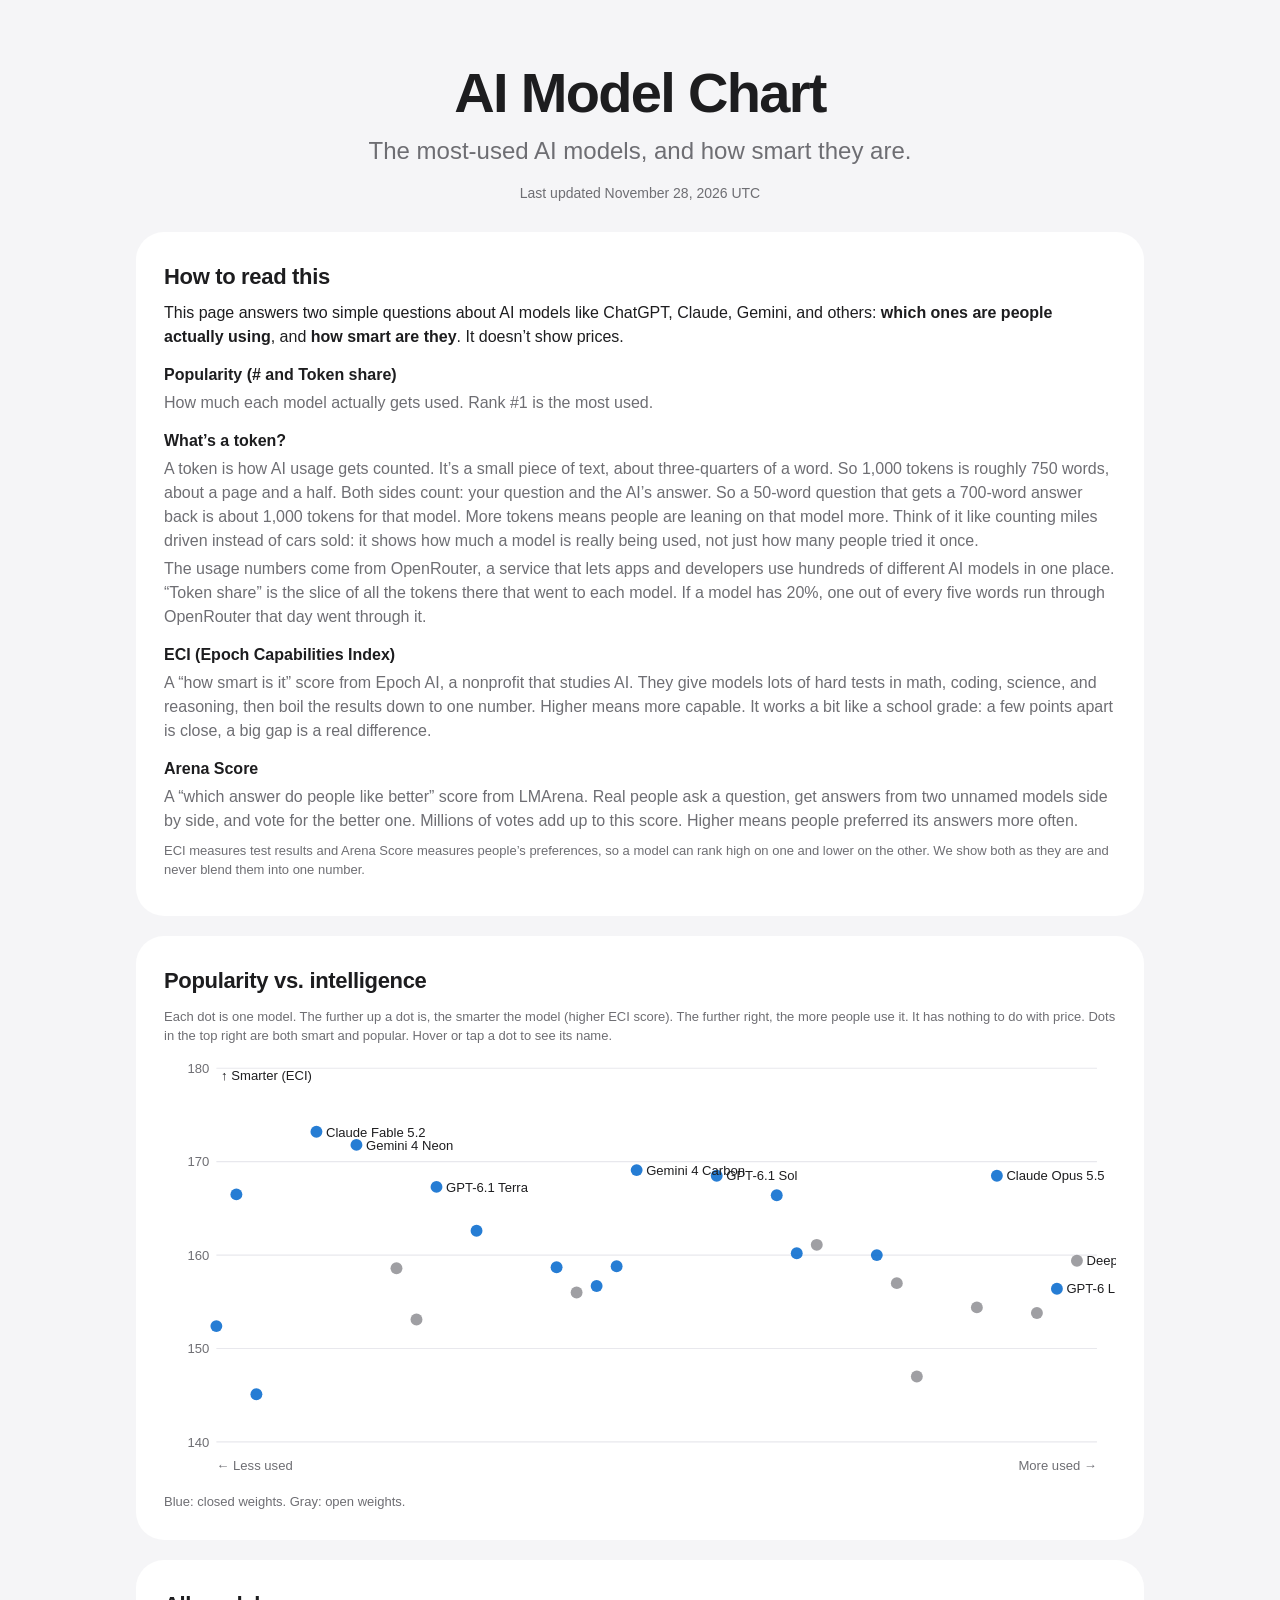
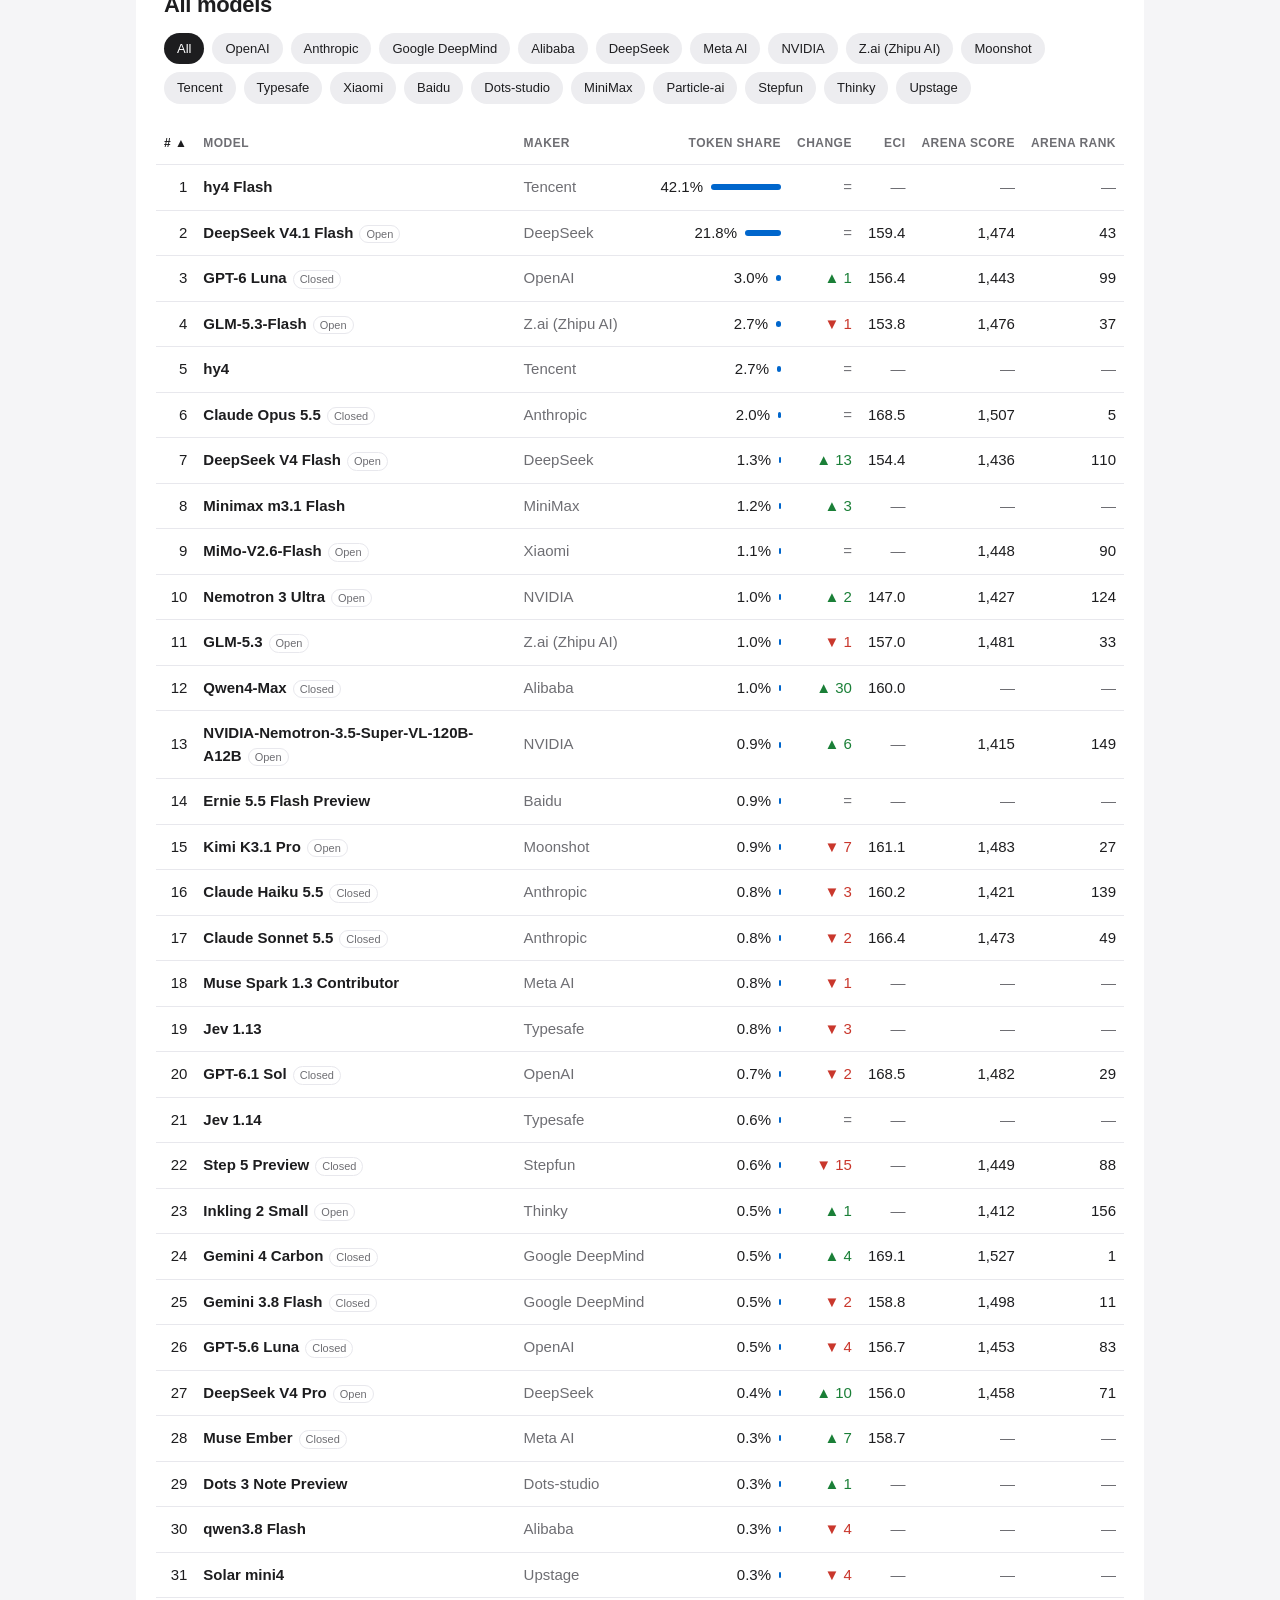
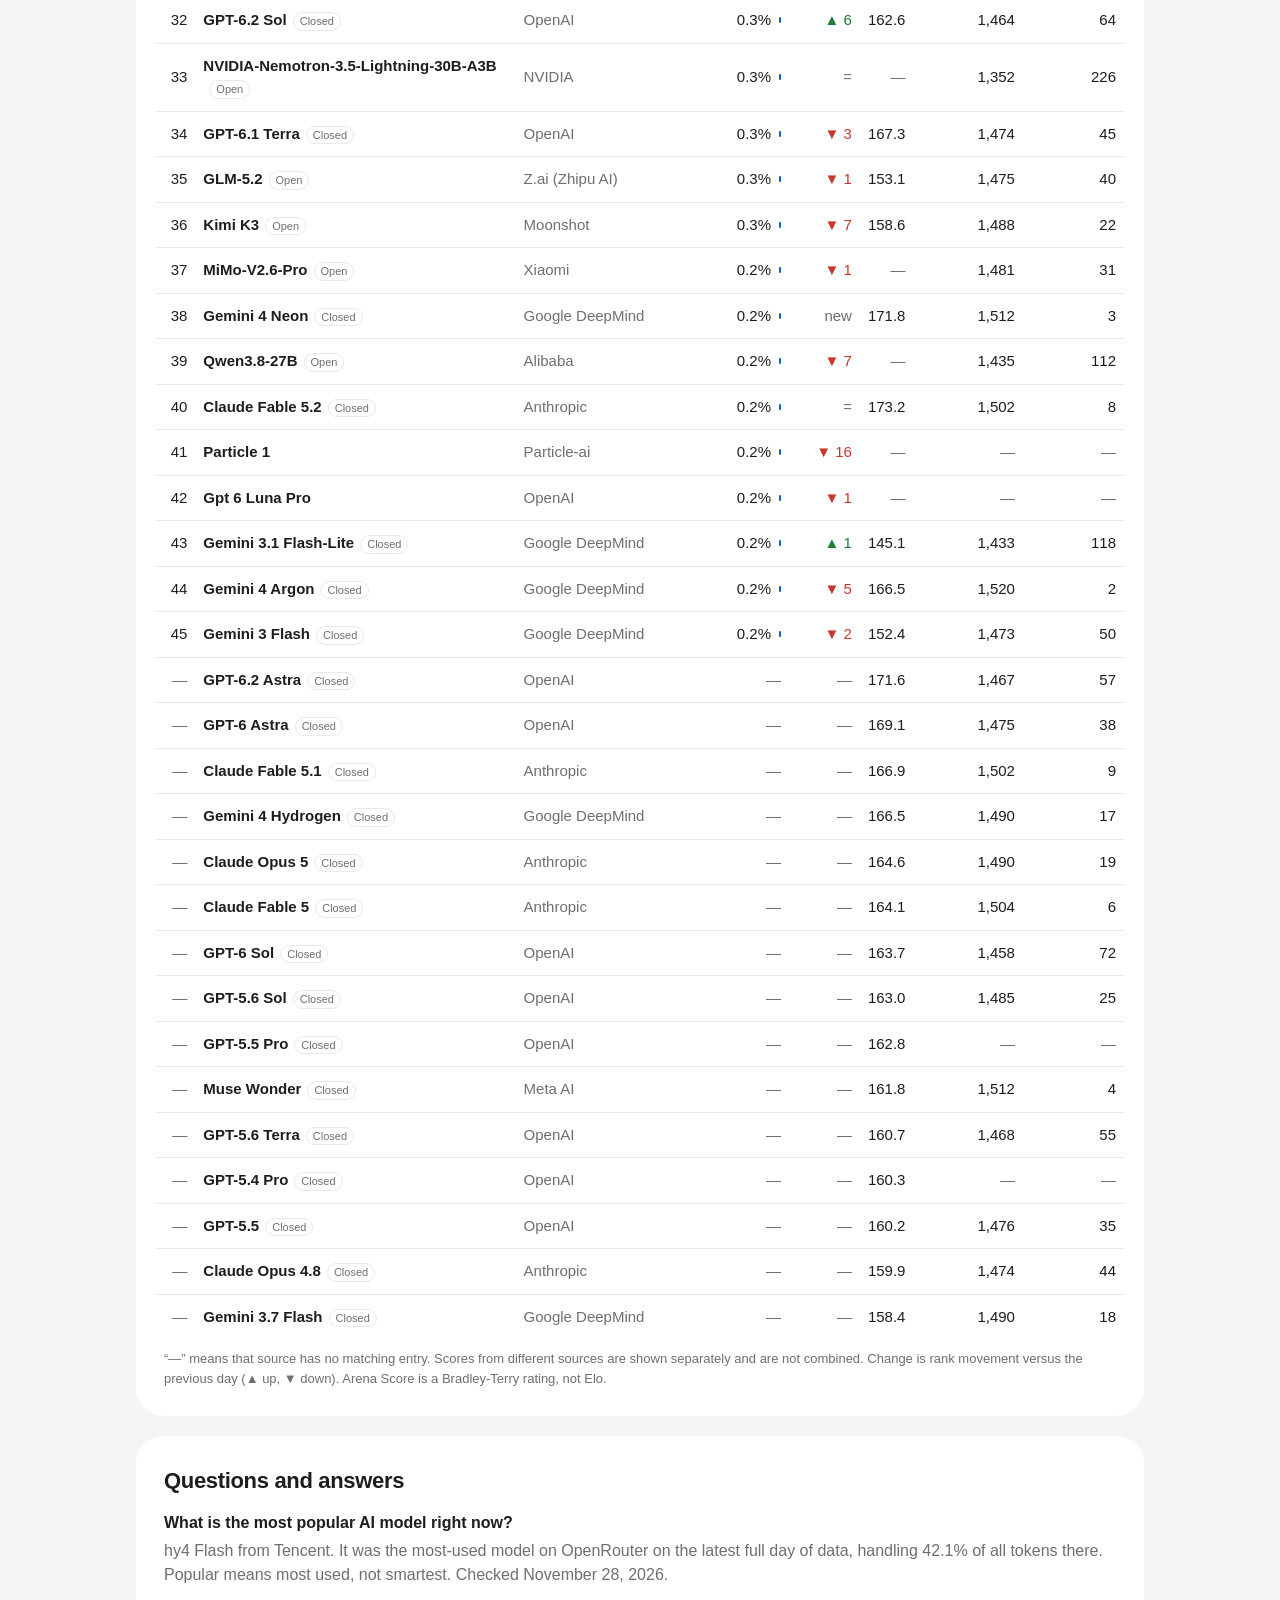
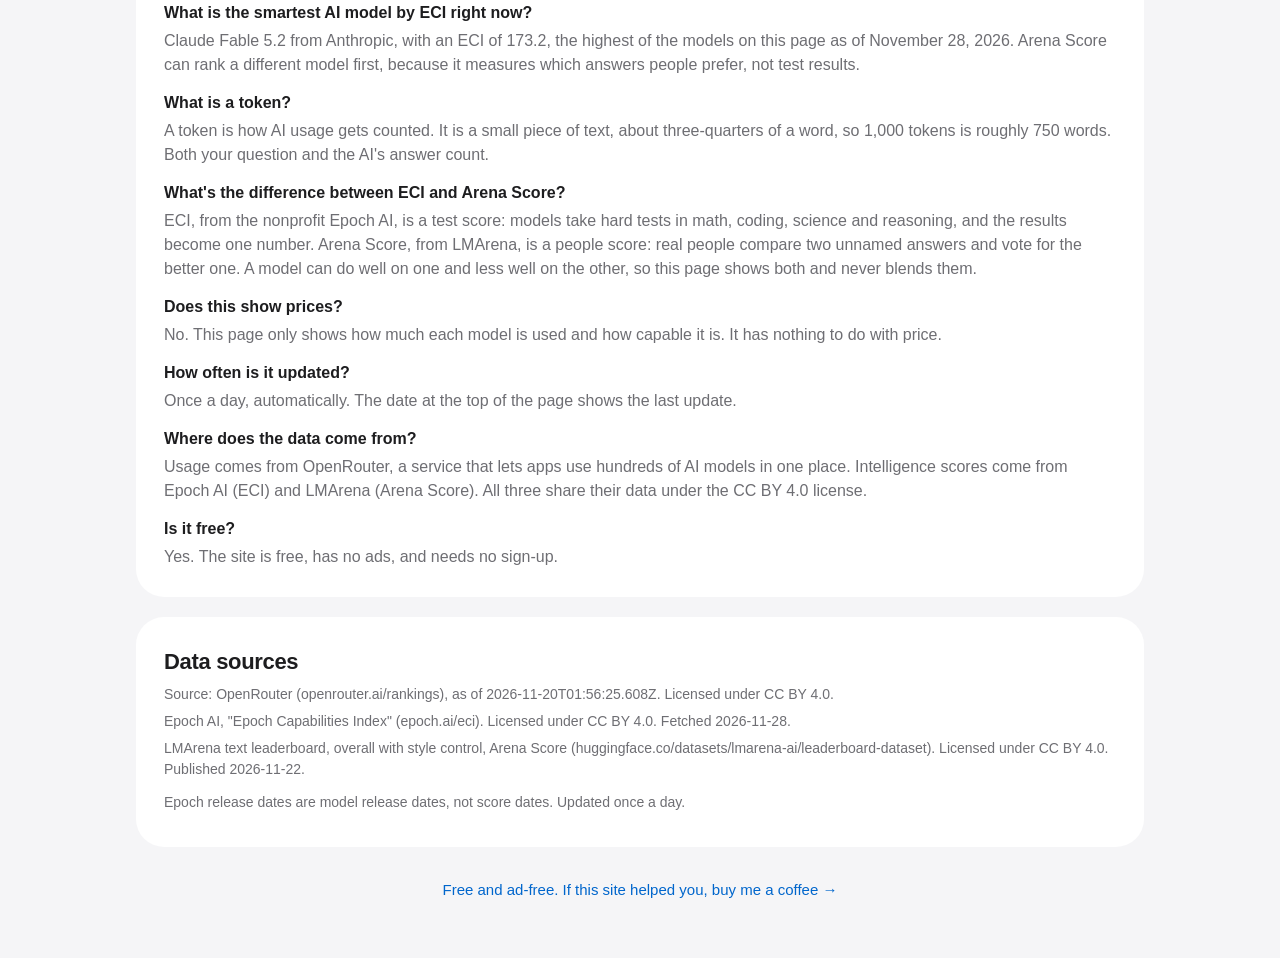
==== commit bb4e1806: "chore(data): daily update" ====
--- a/index.html
+++ b/index.html
@@ -48,7 +48,7 @@
    "@id": "https://aimodelchart.pages.dev/#webpage",
    "url": "https://aimodelchart.pages.dev/",
    "name": "AI Model Chart — popularity and intelligence of top AI models",
-   "description": "Most-used AI models on OpenRouter as of November 27, 2026: hy4 Flash, DeepSeek V4.1 Flash, GPT-6 Luna, GLM-5.3-Flash, hy4. Highest Epoch ECI: Claude Fable 5.2 (173.4). Top LMArena Arena Score: Gemini 4 Carbon (1526).",
+   "description": "Most-used AI models on OpenRouter as of November 28, 2026: hy4 Flash, DeepSeek V4.1 Flash, GPT-6 Luna, GLM-5.3-Flash, hy4. Highest Epoch ECI: Claude Fable 5.2 (173.2). Top LMArena Arena Score: Gemini 4 Carbon (1526).",
    "isPartOf": {
     "@id": "https://aimodelchart.pages.dev/#website"
    },
@@ -57,13 +57,13 @@
    },
    "primaryImageOfPage": "https://aimodelchart.pages.dev/og-image.png",
    "inLanguage": "en",
-   "dateModified": "2026-11-27T00:07:12Z"
+   "dateModified": "2026-11-28T00:06:55Z"
   },
   {
    "@type": "Dataset",
    "@id": "https://aimodelchart.pages.dev/#dataset",
    "name": "AI Model Chart: AI model popularity and intelligence",
-   "description": "Daily table of the most-used AI models (OpenRouter token share and rank) alongside Epoch Capabilities Index (ECI) and LMArena Arena Score. Sources are shown separately and never combined. Most-used AI models on OpenRouter as of November 27, 2026: hy4 Flash, DeepSeek V4.1 Flash, GPT-6 Luna, GLM-5.3-Flash, hy4. Highest Epoch ECI: Claude Fable 5.2 (173.4). Top LMArena Arena Score: Gemini 4 Carbon (1526).",
+   "description": "Daily table of the most-used AI models (OpenRouter token share and rank) alongside Epoch Capabilities Index (ECI) and LMArena Arena Score. Sources are shown separately and never combined. Most-used AI models on OpenRouter as of November 28, 2026: hy4 Flash, DeepSeek V4.1 Flash, GPT-6 Luna, GLM-5.3-Flash, hy4. Highest Epoch ECI: Claude Fable 5.2 (173.2). Top LMArena Arena Score: Gemini 4 Carbon (1526).",
    "url": "https://aimodelchart.pages.dev/",
    "creator": {
     "@type": "Person",
@@ -123,8 +123,8 @@
      "contentUrl": "https://aimodelchart.pages.dev/data/latest.json"
     }
    ],
-   "dateModified": "2026-11-27T00:07:12Z",
-   "temporalCoverage": "2026-11-27"
+   "dateModified": "2026-11-28T00:06:55Z",
+   "temporalCoverage": "2026-11-28"
   },
   {
    "@type": "FAQPage",
@@ -135,7 +135,7 @@
      "name": "What is the most popular AI model right now?",
      "acceptedAnswer": {
       "@type": "Answer",
-      "text": "hy4 Flash from Tencent. It was the most-used model on OpenRouter on the latest full day of data, handling 42.1% of all tokens there. Popular means most used, not smartest. Checked November 27, 2026."
+      "text": "hy4 Flash from Tencent. It was the most-used model on OpenRouter on the latest full day of data, handling 42.1% of all tokens there. Popular means most used, not smartest. Checked November 28, 2026."
      }
     },
     {
@@ -143,7 +143,7 @@
      "name": "What is the smartest AI model by ECI right now?",
      "acceptedAnswer": {
       "@type": "Answer",
-      "text": "Claude Fable 5.2 from Anthropic, with an ECI of 173.4, the highest of the models on this page as of November 27, 2026. Arena Score can rank a different model first, because it measures which answers people prefer, not test results."
+      "text": "Claude Fable 5.2 from Anthropic, with an ECI of 173.2, the highest of the models on this page as of November 28, 2026. Arena Score can rank a different model first, because it measures which answers people prefer, not test results."
      }
     },
     {
@@ -207,7 +207,7 @@
   <header class="hero">
     <h1>AI Model Chart</h1>
     <p class="sub">The most-used AI models, and how smart they are.</p>
-    <p class="updated" id="updated"><!-- UPDATED:START -->Last updated November 27, 2026 UTC<!-- UPDATED:END --></p>
+    <p class="updated" id="updated"><!-- UPDATED:START -->Last updated November 28, 2026 UTC<!-- UPDATED:END --></p>
   </header>
 
   <section class="card explain" aria-labelledby="how-h">
@@ -256,57 +256,57 @@
 <tr><td>3</td><td class="name left">GPT-6 Luna<small>Closed</small></td><td class="left muted hide-sm">OpenAI</td><td><span class="share"><span>3.0%</span></span></td><td class="hide-sm up">▲ 1</td><td>156.4</td><td>1,443</td><td class="hide-sm ">99</td></tr>
 <tr><td>4</td><td class="name left">GLM-5.3-Flash<small>Open</small></td><td class="left muted hide-sm">Z.ai (Zhipu AI)</td><td><span class="share"><span>2.7%</span></span></td><td class="hide-sm down">▼ 1</td><td>153.8</td><td>1,476</td><td class="hide-sm ">37</td></tr>
 <tr><td>5</td><td class="name left">hy4</td><td class="left muted hide-sm">Tencent</td><td><span class="share"><span>2.7%</span></span></td><td class="hide-sm muted">=</td><td class="muted">—</td><td class="muted">—</td><td class="hide-sm muted">—</td></tr>
-<tr><td>6</td><td class="name left">Claude Opus 5.5<small>Closed</small></td><td class="left muted hide-sm">Anthropic</td><td><span class="share"><span>2.0%</span></span></td><td class="hide-sm muted">=</td><td>168.7</td><td>1,507</td><td class="hide-sm ">5</td></tr>
+<tr><td>6</td><td class="name left">Claude Opus 5.5<small>Closed</small></td><td class="left muted hide-sm">Anthropic</td><td><span class="share"><span>2.0%</span></span></td><td class="hide-sm muted">=</td><td>168.5</td><td>1,507</td><td class="hide-sm ">5</td></tr>
 <tr><td>7</td><td class="name left">DeepSeek V4 Flash<small>Open</small></td><td class="left muted hide-sm">DeepSeek</td><td><span class="share"><span>1.3%</span></span></td><td class="hide-sm up">▲ 13</td><td>154.4</td><td>1,436</td><td class="hide-sm ">110</td></tr>
 <tr><td>8</td><td class="name left">Minimax m3.1 Flash</td><td class="left muted hide-sm">MiniMax</td><td><span class="share"><span>1.2%</span></span></td><td class="hide-sm up">▲ 3</td><td class="muted">—</td><td class="muted">—</td><td class="hide-sm muted">—</td></tr>
 <tr><td>9</td><td class="name left">MiMo-V2.6-Flash<small>Open</small></td><td class="left muted hide-sm">Xiaomi</td><td><span class="share"><span>1.1%</span></span></td><td class="hide-sm muted">=</td><td class="muted">—</td><td>1,448</td><td class="hide-sm ">90</td></tr>
 <tr><td>10</td><td class="name left">Nemotron 3 Ultra<small>Open</small></td><td class="left muted hide-sm">NVIDIA</td><td><span class="share"><span>1.0%</span></span></td><td class="hide-sm up">▲ 2</td><td>147.0</td><td>1,427</td><td class="hide-sm ">124</td></tr>
-<tr><td>11</td><td class="name left">GLM-5.3<small>Open</small></td><td class="left muted hide-sm">Z.ai (Zhipu AI)</td><td><span class="share"><span>1.0%</span></span></td><td class="hide-sm down">▼ 1</td><td>157.1</td><td>1,481</td><td class="hide-sm ">33</td></tr>
-<tr><td>12</td><td class="name left">qwen4 Max</td><td class="left muted hide-sm">Alibaba</td><td><span class="share"><span>1.0%</span></span></td><td class="hide-sm up">▲ 30</td><td class="muted">—</td><td class="muted">—</td><td class="hide-sm muted">—</td></tr>
+<tr><td>11</td><td class="name left">GLM-5.3<small>Open</small></td><td class="left muted hide-sm">Z.ai (Zhipu AI)</td><td><span class="share"><span>1.0%</span></span></td><td class="hide-sm down">▼ 1</td><td>157.0</td><td>1,481</td><td class="hide-sm ">33</td></tr>
+<tr><td>12</td><td class="name left">Qwen4-Max<small>Closed</small></td><td class="left muted hide-sm">Alibaba</td><td><span class="share"><span>1.0%</span></span></td><td class="hide-sm up">▲ 30</td><td>160.0</td><td class="muted">—</td><td class="hide-sm muted">—</td></tr>
 <tr><td>13</td><td class="name left">NVIDIA-Nemotron-3.5-Super-VL-120B-A12B<small>Open</small></td><td class="left muted hide-sm">NVIDIA</td><td><span class="share"><span>0.9%</span></span></td><td class="hide-sm up">▲ 6</td><td class="muted">—</td><td>1,415</td><td class="hide-sm ">149</td></tr>
 <tr><td>14</td><td class="name left">Ernie 5.5 Flash Preview</td><td class="left muted hide-sm">Baidu</td><td><span class="share"><span>0.9%</span></span></td><td class="hide-sm muted">=</td><td class="muted">—</td><td class="muted">—</td><td class="hide-sm muted">—</td></tr>
-<tr><td>15</td><td class="name left">Kimi K3.1 Pro<small>Open</small></td><td class="left muted hide-sm">Moonshot</td><td><span class="share"><span>0.9%</span></span></td><td class="hide-sm down">▼ 7</td><td>161.2</td><td>1,483</td><td class="hide-sm ">27</td></tr>
-<tr><td>16</td><td class="name left">Claude Haiku 5.5<small>Closed</small></td><td class="left muted hide-sm">Anthropic</td><td><span class="share"><span>0.8%</span></span></td><td class="hide-sm down">▼ 3</td><td>160.3</td><td>1,421</td><td class="hide-sm ">139</td></tr>
-<tr><td>17</td><td class="name left">Claude Sonnet 5.5<small>Closed</small></td><td class="left muted hide-sm">Anthropic</td><td><span class="share"><span>0.8%</span></span></td><td class="hide-sm down">▼ 2</td><td>166.6</td><td>1,473</td><td class="hide-sm ">49</td></tr>
+<tr><td>15</td><td class="name left">Kimi K3.1 Pro<small>Open</small></td><td class="left muted hide-sm">Moonshot</td><td><span class="share"><span>0.9%</span></span></td><td class="hide-sm down">▼ 7</td><td>161.1</td><td>1,483</td><td class="hide-sm ">27</td></tr>
+<tr><td>16</td><td class="name left">Claude Haiku 5.5<small>Closed</small></td><td class="left muted hide-sm">Anthropic</td><td><span class="share"><span>0.8%</span></span></td><td class="hide-sm down">▼ 3</td><td>160.2</td><td>1,421</td><td class="hide-sm ">139</td></tr>
+<tr><td>17</td><td class="name left">Claude Sonnet 5.5<small>Closed</small></td><td class="left muted hide-sm">Anthropic</td><td><span class="share"><span>0.8%</span></span></td><td class="hide-sm down">▼ 2</td><td>166.4</td><td>1,473</td><td class="hide-sm ">49</td></tr>
 <tr><td>18</td><td class="name left">Muse Spark 1.3 Contributor</td><td class="left muted hide-sm">Meta AI</td><td><span class="share"><span>0.8%</span></span></td><td class="hide-sm down">▼ 1</td><td class="muted">—</td><td class="muted">—</td><td class="hide-sm muted">—</td></tr>
 <tr><td>19</td><td class="name left">Jev 1.13</td><td class="left muted hide-sm">Typesafe</td><td><span class="share"><span>0.8%</span></span></td><td class="hide-sm down">▼ 3</td><td class="muted">—</td><td class="muted">—</td><td class="hide-sm muted">—</td></tr>
-<tr><td>20</td><td class="name left">GPT-6.1 Sol<small>Closed</small></td><td class="left muted hide-sm">OpenAI</td><td><span class="share"><span>0.7%</span></span></td><td class="hide-sm down">▼ 2</td><td>168.6</td><td>1,482</td><td class="hide-sm ">29</td></tr>
+<tr><td>20</td><td class="name left">GPT-6.1 Sol<small>Closed</small></td><td class="left muted hide-sm">OpenAI</td><td><span class="share"><span>0.7%</span></span></td><td class="hide-sm down">▼ 2</td><td>168.5</td><td>1,482</td><td class="hide-sm ">29</td></tr>
 <tr><td>21</td><td class="name left">Jev 1.14</td><td class="left muted hide-sm">Typesafe</td><td><span class="share"><span>0.6%</span></span></td><td class="hide-sm muted">=</td><td class="muted">—</td><td class="muted">—</td><td class="hide-sm muted">—</td></tr>
 <tr><td>22</td><td class="name left">Step 5 Preview<small>Closed</small></td><td class="left muted hide-sm">Stepfun</td><td><span class="share"><span>0.6%</span></span></td><td class="hide-sm down">▼ 15</td><td class="muted">—</td><td>1,449</td><td class="hide-sm ">88</td></tr>
 <tr><td>23</td><td class="name left">Inkling 2 Small<small>Open</small></td><td class="left muted hide-sm">Thinky</td><td><span class="share"><span>0.5%</span></span></td><td class="hide-sm up">▲ 1</td><td class="muted">—</td><td>1,412</td><td class="hide-sm ">156</td></tr>
-<tr><td>24</td><td class="name left">Gemini 4 Carbon<small>Closed</small></td><td class="left muted hide-sm">Google DeepMind</td><td><span class="share"><span>0.5%</span></span></td><td class="hide-sm up">▲ 4</td><td>169.7</td><td>1,526</td><td class="hide-sm ">1</td></tr>
+<tr><td>24</td><td class="name left">Gemini 4 Carbon<small>Closed</small></td><td class="left muted hide-sm">Google DeepMind</td><td><span class="share"><span>0.5%</span></span></td><td class="hide-sm up">▲ 4</td><td>169.1</td><td>1,526</td><td class="hide-sm ">1</td></tr>
 <tr><td>25</td><td class="name left">Gemini 3.8 Flash<small>Closed</small></td><td class="left muted hide-sm">Google DeepMind</td><td><span class="share"><span>0.5%</span></span></td><td class="hide-sm down">▼ 2</td><td>158.8</td><td>1,498</td><td class="hide-sm ">11</td></tr>
 <tr><td>26</td><td class="name left">GPT-5.6 Luna<small>Closed</small></td><td class="left muted hide-sm">OpenAI</td><td><span class="share"><span>0.5%</span></span></td><td class="hide-sm down">▼ 4</td><td>156.7</td><td>1,453</td><td class="hide-sm ">83</td></tr>
 <tr><td>27</td><td class="name left">DeepSeek V4 Pro<small>Open</small></td><td class="left muted hide-sm">DeepSeek</td><td><span class="share"><span>0.4%</span></span></td><td class="hide-sm up">▲ 10</td><td>156.0</td><td>1,458</td><td class="hide-sm ">71</td></tr>
-<tr><td>28</td><td class="name left">Muse Ember</td><td class="left muted hide-sm">Meta AI</td><td><span class="share"><span>0.3%</span></span></td><td class="hide-sm up">▲ 7</td><td class="muted">—</td><td class="muted">—</td><td class="hide-sm muted">—</td></tr>
+<tr><td>28</td><td class="name left">Muse Ember<small>Closed</small></td><td class="left muted hide-sm">Meta AI</td><td><span class="share"><span>0.3%</span></span></td><td class="hide-sm up">▲ 7</td><td>158.7</td><td class="muted">—</td><td class="hide-sm muted">—</td></tr>
 <tr><td>29</td><td class="name left">Dots 3 Note Preview</td><td class="left muted hide-sm">Dots-studio</td><td><span class="share"><span>0.3%</span></span></td><td class="hide-sm up">▲ 1</td><td class="muted">—</td><td class="muted">—</td><td class="hide-sm muted">—</td></tr>
 <tr><td>30</td><td class="name left">qwen3.8 Flash</td><td class="left muted hide-sm">Alibaba</td><td><span class="share"><span>0.3%</span></span></td><td class="hide-sm down">▼ 4</td><td class="muted">—</td><td class="muted">—</td><td class="hide-sm muted">—</td></tr>
 <tr><td>31</td><td class="name left">Solar mini4</td><td class="left muted hide-sm">Upstage</td><td><span class="share"><span>0.3%</span></span></td><td class="hide-sm down">▼ 4</td><td class="muted">—</td><td class="muted">—</td><td class="hide-sm muted">—</td></tr>
-<tr><td>32</td><td class="name left">GPT-6.2 Sol<small>Closed</small></td><td class="left muted hide-sm">OpenAI</td><td><span class="share"><span>0.3%</span></span></td><td class="hide-sm up">▲ 6</td><td class="muted">—</td><td>1,464</td><td class="hide-sm ">64</td></tr>
+<tr><td>32</td><td class="name left">GPT-6.2 Sol<small>Closed</small></td><td class="left muted hide-sm">OpenAI</td><td><span class="share"><span>0.3%</span></span></td><td class="hide-sm up">▲ 6</td><td>162.6</td><td>1,464</td><td class="hide-sm ">64</td></tr>
 <tr><td>33</td><td class="name left">NVIDIA-Nemotron-3.5-Lightning-30B-A3B<small>Open</small></td><td class="left muted hide-sm">NVIDIA</td><td><span class="share"><span>0.3%</span></span></td><td class="hide-sm muted">=</td><td class="muted">—</td><td>1,352</td><td class="hide-sm ">226</td></tr>
-<tr><td>34</td><td class="name left">GPT-6.1 Terra<small>Closed</small></td><td class="left muted hide-sm">OpenAI</td><td><span class="share"><span>0.3%</span></span></td><td class="hide-sm down">▼ 3</td><td>167.7</td><td>1,474</td><td class="hide-sm ">45</td></tr>
+<tr><td>34</td><td class="name left">GPT-6.1 Terra<small>Closed</small></td><td class="left muted hide-sm">OpenAI</td><td><span class="share"><span>0.3%</span></span></td><td class="hide-sm down">▼ 3</td><td>167.3</td><td>1,474</td><td class="hide-sm ">45</td></tr>
 <tr><td>35</td><td class="name left">GLM-5.2<small>Open</small></td><td class="left muted hide-sm">Z.ai (Zhipu AI)</td><td><span class="share"><span>0.3%</span></span></td><td class="hide-sm down">▼ 1</td><td>153.1</td><td>1,475</td><td class="hide-sm ">40</td></tr>
 <tr><td>36</td><td class="name left">Kimi K3<small>Open</small></td><td class="left muted hide-sm">Moonshot</td><td><span class="share"><span>0.3%</span></span></td><td class="hide-sm down">▼ 7</td><td>158.6</td><td>1,488</td><td class="hide-sm ">22</td></tr>
 <tr><td>37</td><td class="name left">MiMo-V2.6-Pro<small>Open</small></td><td class="left muted hide-sm">Xiaomi</td><td><span class="share"><span>0.2%</span></span></td><td class="hide-sm down">▼ 1</td><td class="muted">—</td><td>1,481</td><td class="hide-sm ">31</td></tr>
-<tr><td>38</td><td class="name left">Gemini 4 Neon<small>Closed</small></td><td class="left muted hide-sm">Google DeepMind</td><td><span class="share"><span>0.2%</span></span></td><td class="hide-sm muted">new</td><td class="muted">—</td><td>1,512</td><td class="hide-sm ">3</td></tr>
+<tr><td>38</td><td class="name left">Gemini 4 Neon<small>Closed</small></td><td class="left muted hide-sm">Google DeepMind</td><td><span class="share"><span>0.2%</span></span></td><td class="hide-sm muted">new</td><td>171.8</td><td>1,512</td><td class="hide-sm ">3</td></tr>
 <tr><td>39</td><td class="name left">Qwen3.8-27B<small>Open</small></td><td class="left muted hide-sm">Alibaba</td><td><span class="share"><span>0.2%</span></span></td><td class="hide-sm down">▼ 7</td><td class="muted">—</td><td>1,435</td><td class="hide-sm ">112</td></tr>
-<tr><td>40</td><td class="name left">Claude Fable 5.2<small>Closed</small></td><td class="left muted hide-sm">Anthropic</td><td><span class="share"><span>0.2%</span></span></td><td class="hide-sm muted">=</td><td>173.4</td><td>1,502</td><td class="hide-sm ">8</td></tr>
+<tr><td>40</td><td class="name left">Claude Fable 5.2<small>Closed</small></td><td class="left muted hide-sm">Anthropic</td><td><span class="share"><span>0.2%</span></span></td><td class="hide-sm muted">=</td><td>173.2</td><td>1,502</td><td class="hide-sm ">8</td></tr>
 <tr><td>41</td><td class="name left">Particle 1</td><td class="left muted hide-sm">Particle-ai</td><td><span class="share"><span>0.2%</span></span></td><td class="hide-sm down">▼ 16</td><td class="muted">—</td><td class="muted">—</td><td class="hide-sm muted">—</td></tr>
 <tr><td>42</td><td class="name left">Gpt 6 Luna Pro</td><td class="left muted hide-sm">OpenAI</td><td><span class="share"><span>0.2%</span></span></td><td class="hide-sm down">▼ 1</td><td class="muted">—</td><td class="muted">—</td><td class="hide-sm muted">—</td></tr>
-<tr><td>43</td><td class="name left">Gemini 3.1 Flash-Lite<small>Closed</small></td><td class="left muted hide-sm">Google DeepMind</td><td><span class="share"><span>0.2%</span></span></td><td class="hide-sm up">▲ 1</td><td>145.0</td><td>1,433</td><td class="hide-sm ">118</td></tr>
+<tr><td>43</td><td class="name left">Gemini 3.1 Flash-Lite<small>Closed</small></td><td class="left muted hide-sm">Google DeepMind</td><td><span class="share"><span>0.2%</span></span></td><td class="hide-sm up">▲ 1</td><td>145.1</td><td>1,433</td><td class="hide-sm ">118</td></tr>
 <tr><td>44</td><td class="name left">Gemini 4 Argon<small>Closed</small></td><td class="left muted hide-sm">Google DeepMind</td><td><span class="share"><span>0.2%</span></span></td><td class="hide-sm down">▼ 5</td><td>166.5</td><td>1,520</td><td class="hide-sm ">2</td></tr>
-<tr><td>45</td><td class="name left">Gemini 3 Flash<small>Closed</small></td><td class="left muted hide-sm">Google DeepMind</td><td><span class="share"><span>0.2%</span></span></td><td class="hide-sm down">▼ 2</td><td>152.3</td><td>1,473</td><td class="hide-sm ">50</td></tr>
-<tr><td class="muted">—</td><td class="name left">GPT-6.2 Astra<small>Closed</small></td><td class="left muted hide-sm">OpenAI</td><td class="muted">—</td><td class="hide-sm muted">—</td><td>172.8</td><td>1,467</td><td class="hide-sm ">57</td></tr>
-<tr><td class="muted">—</td><td class="name left">GPT-6 Astra<small>Closed</small></td><td class="left muted hide-sm">OpenAI</td><td class="muted">—</td><td class="hide-sm muted">—</td><td>169.2</td><td>1,475</td><td class="hide-sm ">38</td></tr>
-<tr><td class="muted">—</td><td class="name left">Claude Fable 5.1<small>Closed</small></td><td class="left muted hide-sm">Anthropic</td><td class="muted">—</td><td class="hide-sm muted">—</td><td>167.1</td><td>1,502</td><td class="hide-sm ">9</td></tr>
-<tr><td class="muted">—</td><td class="name left">Gemini 4 Hydrogen<small>Closed</small></td><td class="left muted hide-sm">Google DeepMind</td><td class="muted">—</td><td class="hide-sm muted">—</td><td>166.8</td><td>1,490</td><td class="hide-sm ">17</td></tr>
-<tr><td class="muted">—</td><td class="name left">Claude Opus 5<small>Closed</small></td><td class="left muted hide-sm">Anthropic</td><td class="muted">—</td><td class="hide-sm muted">—</td><td>164.7</td><td>1,490</td><td class="hide-sm ">19</td></tr>
-<tr><td class="muted">—</td><td class="name left">Claude Fable 5<small>Closed</small></td><td class="left muted hide-sm">Anthropic</td><td class="muted">—</td><td class="hide-sm muted">—</td><td>164.2</td><td>1,504</td><td class="hide-sm ">6</td></tr>
-<tr><td class="muted">—</td><td class="name left">GPT-6 Sol<small>Closed</small></td><td class="left muted hide-sm">OpenAI</td><td class="muted">—</td><td class="hide-sm muted">—</td><td>163.8</td><td>1,458</td><td class="hide-sm ">72</td></tr>
+<tr><td>45</td><td class="name left">Gemini 3 Flash<small>Closed</small></td><td class="left muted hide-sm">Google DeepMind</td><td><span class="share"><span>0.2%</span></span></td><td class="hide-sm down">▼ 2</td><td>152.4</td><td>1,473</td><td class="hide-sm ">50</td></tr>
+<tr><td class="muted">—</td><td class="name left">GPT-6.2 Astra<small>Closed</small></td><td class="left muted hide-sm">OpenAI</td><td class="muted">—</td><td class="hide-sm muted">—</td><td>171.6</td><td>1,467</td><td class="hide-sm ">57</td></tr>
+<tr><td class="muted">—</td><td class="name left">GPT-6 Astra<small>Closed</small></td><td class="left muted hide-sm">OpenAI</td><td class="muted">—</td><td class="hide-sm muted">—</td><td>169.1</td><td>1,475</td><td class="hide-sm ">38</td></tr>
+<tr><td class="muted">—</td><td class="name left">Claude Fable 5.1<small>Closed</small></td><td class="left muted hide-sm">Anthropic</td><td class="muted">—</td><td class="hide-sm muted">—</td><td>166.9</td><td>1,502</td><td class="hide-sm ">9</td></tr>
+<tr><td class="muted">—</td><td class="name left">Gemini 4 Hydrogen<small>Closed</small></td><td class="left muted hide-sm">Google DeepMind</td><td class="muted">—</td><td class="hide-sm muted">—</td><td>166.5</td><td>1,490</td><td class="hide-sm ">17</td></tr>
+<tr><td class="muted">—</td><td class="name left">Claude Opus 5<small>Closed</small></td><td class="left muted hide-sm">Anthropic</td><td class="muted">—</td><td class="hide-sm muted">—</td><td>164.6</td><td>1,490</td><td class="hide-sm ">19</td></tr>
+<tr><td class="muted">—</td><td class="name left">Claude Fable 5<small>Closed</small></td><td class="left muted hide-sm">Anthropic</td><td class="muted">—</td><td class="hide-sm muted">—</td><td>164.1</td><td>1,504</td><td class="hide-sm ">6</td></tr>
+<tr><td class="muted">—</td><td class="name left">GPT-6 Sol<small>Closed</small></td><td class="left muted hide-sm">OpenAI</td><td class="muted">—</td><td class="hide-sm muted">—</td><td>163.7</td><td>1,458</td><td class="hide-sm ">72</td></tr>
 <tr><td class="muted">—</td><td class="name left">GPT-5.6 Sol<small>Closed</small></td><td class="left muted hide-sm">OpenAI</td><td class="muted">—</td><td class="hide-sm muted">—</td><td>163.0</td><td>1,485</td><td class="hide-sm ">25</td></tr>
 <tr><td class="muted">—</td><td class="name left">GPT-5.5 Pro<small>Closed</small></td><td class="left muted hide-sm">OpenAI</td><td class="muted">—</td><td class="hide-sm muted">—</td><td>162.8</td><td class="muted">—</td><td class="hide-sm muted">—</td></tr>
-<tr><td class="muted">—</td><td class="name left">Muse Wonder<small>Closed</small></td><td class="left muted hide-sm">Meta AI</td><td class="muted">—</td><td class="hide-sm muted">—</td><td>161.7</td><td>1,512</td><td class="hide-sm ">4</td></tr>
-<tr><td class="muted">—</td><td class="name left">GPT-5.6 Terra<small>Closed</small></td><td class="left muted hide-sm">OpenAI</td><td class="muted">—</td><td class="hide-sm muted">—</td><td>160.8</td><td>1,468</td><td class="hide-sm ">55</td></tr>
+<tr><td class="muted">—</td><td class="name left">Muse Wonder<small>Closed</small></td><td class="left muted hide-sm">Meta AI</td><td class="muted">—</td><td class="hide-sm muted">—</td><td>161.8</td><td>1,512</td><td class="hide-sm ">4</td></tr>
+<tr><td class="muted">—</td><td class="name left">GPT-5.6 Terra<small>Closed</small></td><td class="left muted hide-sm">OpenAI</td><td class="muted">—</td><td class="hide-sm muted">—</td><td>160.7</td><td>1,468</td><td class="hide-sm ">55</td></tr>
 <tr><td class="muted">—</td><td class="name left">GPT-5.4 Pro<small>Closed</small></td><td class="left muted hide-sm">OpenAI</td><td class="muted">—</td><td class="hide-sm muted">—</td><td>160.3</td><td class="muted">—</td><td class="hide-sm muted">—</td></tr>
 <tr><td class="muted">—</td><td class="name left">GPT-5.5<small>Closed</small></td><td class="left muted hide-sm">OpenAI</td><td class="muted">—</td><td class="hide-sm muted">—</td><td>160.2</td><td>1,476</td><td class="hide-sm ">35</td></tr>
 <tr><td class="muted">—</td><td class="name left">Claude Opus 4.8<small>Closed</small></td><td class="left muted hide-sm">Anthropic</td><td class="muted">—</td><td class="hide-sm muted">—</td><td>159.9</td><td>1,474</td><td class="hide-sm ">44</td></tr>
@@ -322,9 +322,9 @@
     <h2 id="faq-h">Questions and answers</h2>
     <dl><!-- FAQ:START -->
       <dt>What is the most popular AI model right now?</dt>
-      <dd>hy4 Flash from Tencent. It was the most-used model on OpenRouter on the latest full day of data, handling 42.1% of all tokens there. Popular means most used, not smartest. Checked November 27, 2026.</dd>
+      <dd>hy4 Flash from Tencent. It was the most-used model on OpenRouter on the latest full day of data, handling 42.1% of all tokens there. Popular means most used, not smartest. Checked November 28, 2026.</dd>
       <dt>What is the smartest AI model by ECI right now?</dt>
-      <dd>Claude Fable 5.2 from Anthropic, with an ECI of 173.4, the highest of the models on this page as of November 27, 2026. Arena Score can rank a different model first, because it measures which answers people prefer, not test results.</dd>
+      <dd>Claude Fable 5.2 from Anthropic, with an ECI of 173.2, the highest of the models on this page as of November 28, 2026. Arena Score can rank a different model first, because it measures which answers people prefer, not test results.</dd>
       <dt>What is a token?</dt>
       <dd>A token is how AI usage gets counted. It is a small piece of text, about three-quarters of a word, so 1,000 tokens is roughly 750 words. Both your question and the AI's answer count.</dd>
       <dt>What's the difference between ECI and Arena Score?</dt>
